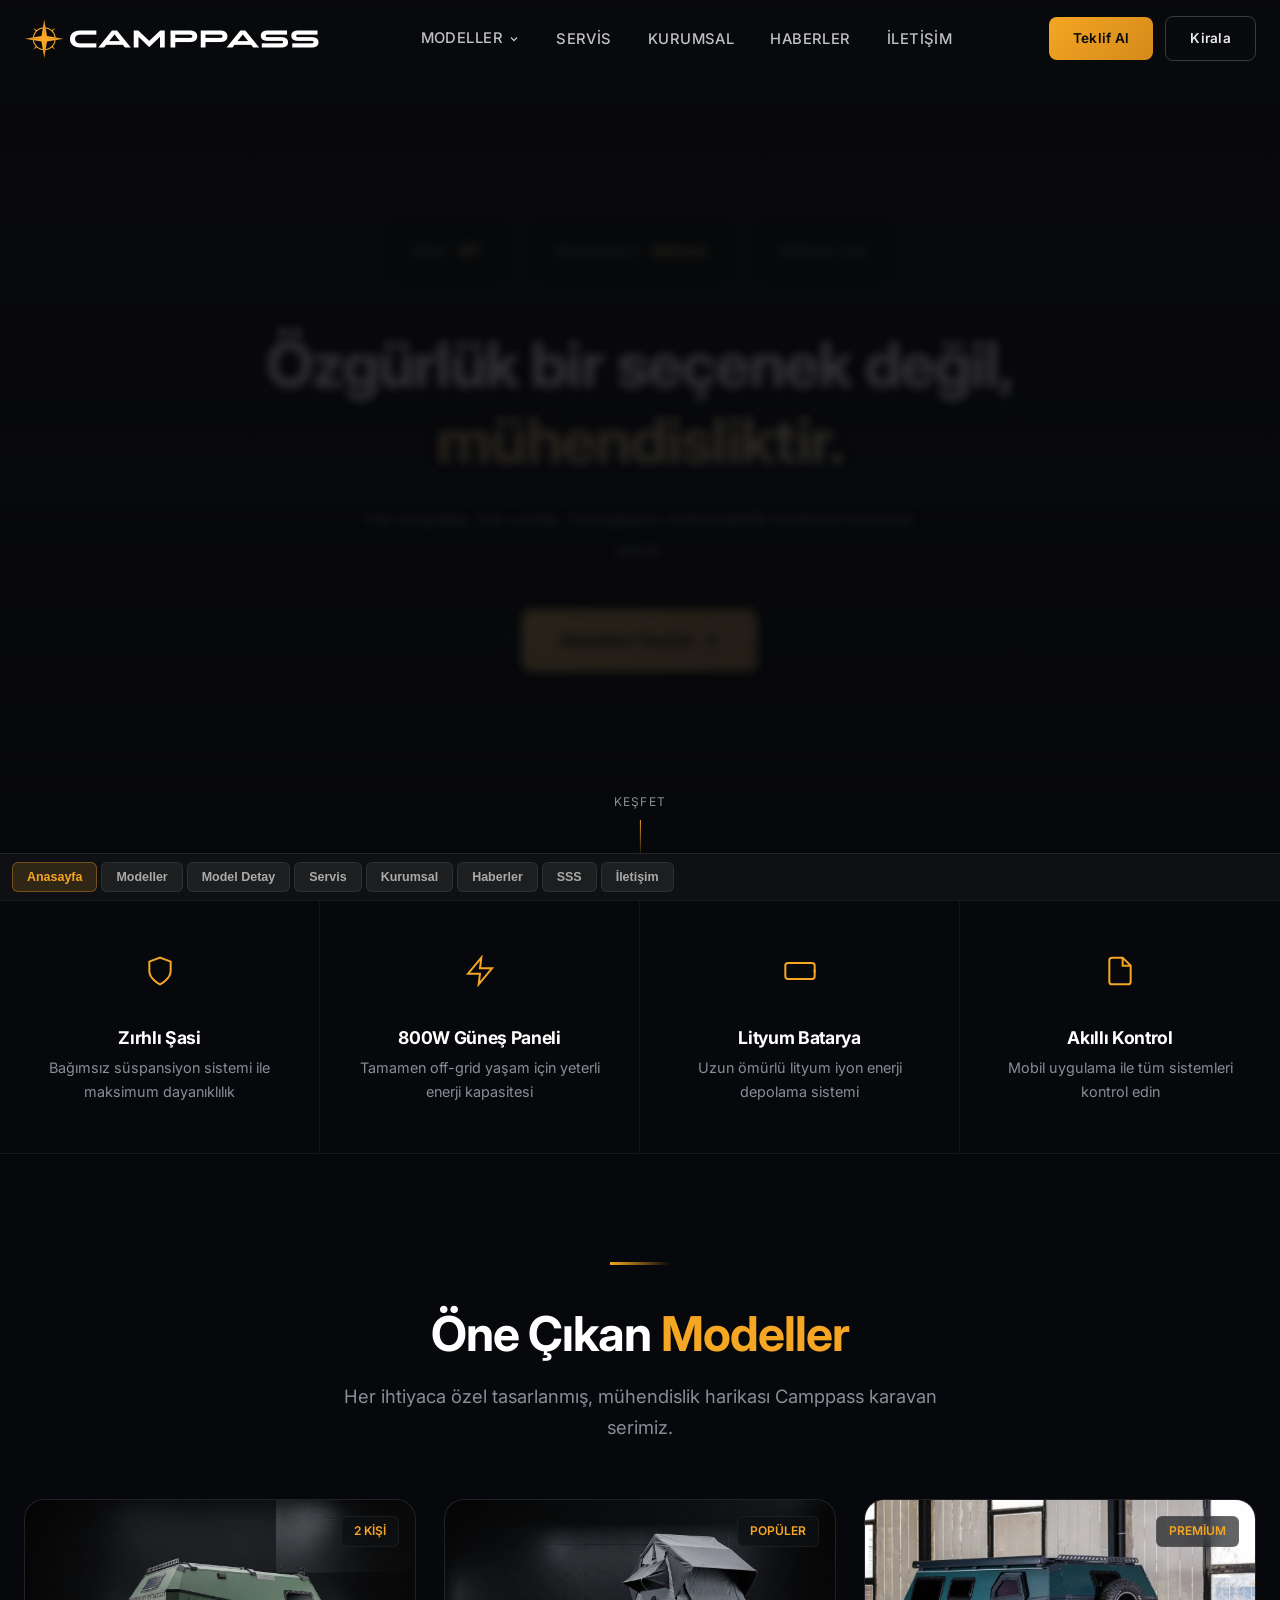
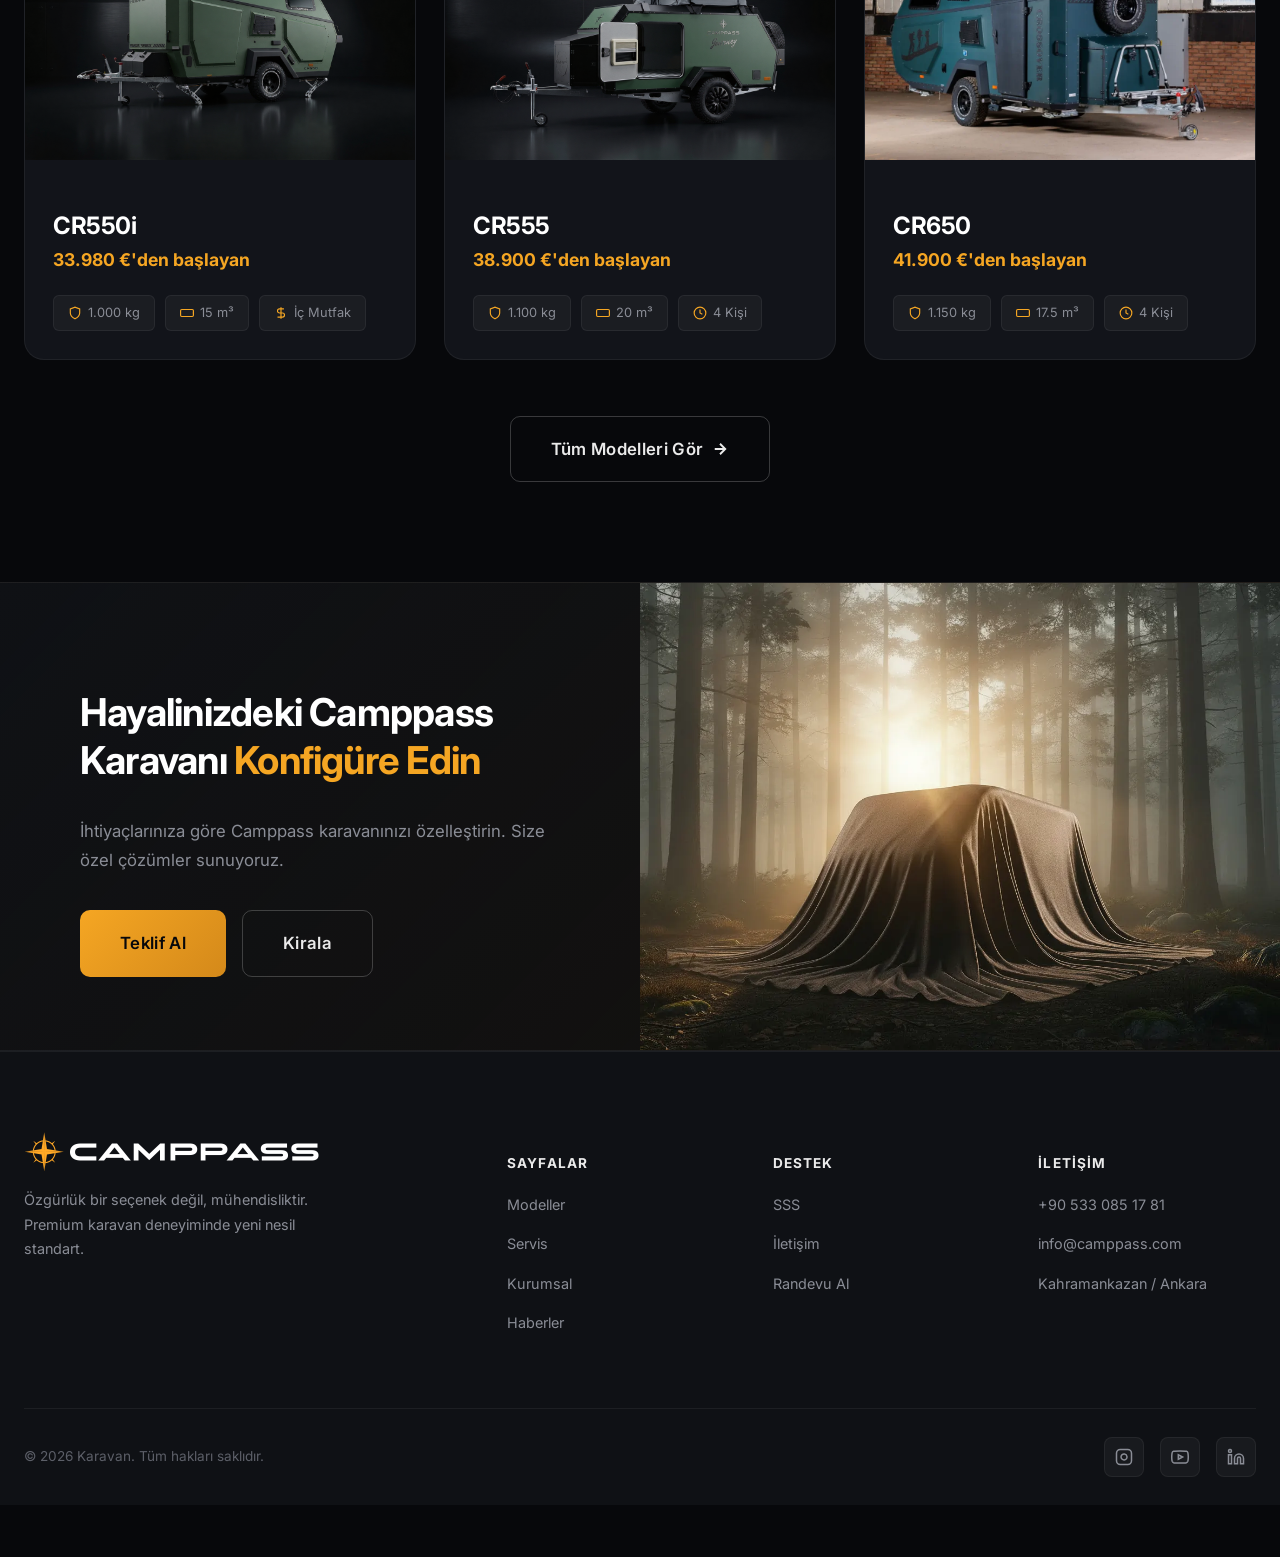
==== caravan_theme/preview.html @ e2d8f5e0 "Camppass Caravan - Odoo 16 Premium Website & 3D Configurator Three complete Odoo 16 modules: - carav" ====
﻿<!DOCTYPE html>
<html lang="tr">
<head>
    <meta charset="UTF-8"/>
    <meta name="viewport" content="width=device-width, initial-scale=1.0"/>
    <title>Camppass Premium — Local Preview</title>
    <link rel="preconnect" href="https://fonts.googleapis.com"/>
    <link href="https://fonts.googleapis.com/css2?family=Inter:wght@400;500;600;700;800;900&amp;display=swap" rel="stylesheet"/>
    <link rel="stylesheet" href="static/src/css/style.css"/>
    <link rel="stylesheet" href="static/src/css/models-cinematic.css"/>
    <link rel="stylesheet" href="static/src/css/corporate-cinematic.css"/>
    <link rel="stylesheet" href="static/src/css/contact-cinematic.css"/>
    <style>
        /* Preview-only nav for page switching */
        .preview-nav{position:fixed;bottom:0;left:0;right:0;z-index:99999;background:rgba(15,17,21,.95);backdrop-filter:blur(16px);-webkit-backdrop-filter:blur(16px);border-top:1px solid rgba(255,255,255,.08);display:flex;gap:4px;padding:8px 12px;overflow-x:auto;font-family:'Inter',sans-serif;}
        .preview-nav button{background:rgba(255,255,255,.06);color:#aaa;border:1px solid rgba(255,255,255,.08);border-radius:6px;padding:7px 14px;font-size:.78rem;font-weight:600;cursor:pointer;white-space:nowrap;transition:all .25s;}
        .preview-nav button:hover,.preview-nav button.active{background:rgba(245,166,35,.15);color:#F5A623;border-color:rgba(245,166,35,.35);}
        .preview-page{display:none;}
        .preview-page.active{display:block;}
        /* placeholder images */
        img[src*="caravan_theme"]{background:linear-gradient(135deg,#14161C 0%,#1A1D25 100%);display:block;min-height:180px;object-fit:cover;}
        video{background:#0a0b0e;}
        body{margin:0;padding:0;}

        /* ============================================================
           HERO CINEMATIC TEXT REVEAL
           ============================================================ */
        #heroContent {
            transition: opacity 0.9s ease-in-out,
                        filter 0.9s ease-in-out,
                        transform 0.9s ease-in-out;
        }
        #heroContent.hero-playing {
            opacity: 0.28;
            filter: blur(5px) brightness(0.6) saturate(0.45);
            transform: scale(0.982);
        }
        #heroContent.hero-revealed {
            opacity: 1;
            filter: blur(0px) brightness(1) saturate(1)
                    drop-shadow(0 0 28px rgba(245,166,35,0.35));
            transform: scale(1);
        }
        /* Overlay: darker during playback, lighter after reveal */
        #heroOverlay {
            transition: background 0.9s ease-in-out;
        }
        #heroOverlay.hero-playing {
            background: linear-gradient(180deg,
                rgba(7,8,11,0.50) 0%,
                rgba(7,8,11,0.72) 55%,
                rgba(7,8,11,1) 100%);
        }
        #heroOverlay.hero-revealed {
            background: linear-gradient(180deg,
                rgba(7,8,11,0.12) 0%,
                rgba(7,8,11,0.30) 48%,
                rgba(7,8,11,0.82) 84%,
                rgba(7,8,11,1) 100%);
        }
    </style>
</head>
<body class="caravan-page" style="padding-bottom:52px;">

<!-- ============ PREVIEW PAGE SWITCHER ============ -->
<div class="preview-nav" id="previewNav">
    <button class="active" data-page="home">Anasayfa</button>
    <button data-page="models">Modeller</button>
    <button data-page="detail">Model Detay</button>
    <button data-page="service">Servis</button>
    <button data-page="corporate">Kurumsal</button>
    <button data-page="news">Haberler</button>
    <button data-page="faq">SSS</button>
    <button data-page="contact">İletişim</button>
</div>

<!-- ============================================================
     HEADER (shared)
     ============================================================ -->
<header class="cv-header" id="cvHeader">
    <div class="cv-header-inner">
        <a href="#" class="cv-logo" onclick="return false;">
            <img src="static/src/img/camppass-logo.webp" alt="Camppass" height="38"/>
        </a>
        <ul class="cv-nav">
            <li class="cv-nav-dropdown">
                <a href="#" data-go="models" class="cv-nav-dropdown-trigger">Modeller <svg class="cv-nav-arrow" width="12" height="12" viewBox="0 0 24 24" fill="none" stroke="currentColor" stroke-width="2.5"><polyline points="6 9 12 15 18 9"/></svg></a>
                <ul class="cv-nav-dropdown-menu">
                    <li><a href="#" data-go="detail" data-detail-model="cr650">CR650</a></li>
                    <li><a href="#" data-go="detail" data-detail-model="cr550i">CR550i</a></li>
                    <li><a href="#" data-go="detail" data-detail-model="cr555">CR555</a></li>
                    <li><a href="#" data-go="detail" data-detail-model="cr400j">CR400 Journey</a></li>
                    <li><a href="#" data-go="detail" data-detail-model="cr400">CR400</a></li>
                    <li><a href="#" data-go="detail" data-detail-model="cr455">CR455</a></li>
                    <li><a href="#" data-go="detail" data-detail-model="cr550">CR550</a></li>
                    <li class="cv-nav-dropdown-divider"></li>
                    <li><a href="#" data-go="models" class="cv-nav-dropdown-all">Stoktaki Modeller →</a></li>
                </ul>
            </li>
            <li><a href="#" data-go="service">Servis</a></li>
            <li><a href="#" data-go="corporate">Kurumsal</a></li>
            <li><a href="#" data-go="news">Haberler</a></li>
            <li><a href="#" data-go="contact">İletişim</a></li>
        </ul>
        <div class="cv-header-cta">
            <a href="#" class="cv-btn cv-btn-gold" data-go="models">Teklif Al</a>
            <a href="#" class="cv-btn cv-btn-outline" data-go="contact">Kirala</a>
        </div>
        <button class="cv-hamburger" aria-label="Menü" id="cvHamburger">
            <span></span><span></span><span></span>
        </button>
    </div>
</header>

<div class="cv-mobile-menu" id="cvMobileMenu">
    <button class="cv-mobile-close" id="cvMobileClose" aria-label="Kapat">
        <svg width="24" height="24" viewBox="0 0 24 24" fill="none" stroke="currentColor" stroke-width="2"><line x1="18" y1="6" x2="6" y2="18"/><line x1="6" y1="6" x2="18" y2="18"/></svg>
    </button>
    <nav class="cv-mobile-nav">
        <a href="#" class="cv-mob-link" data-go="home">Anasayfa</a>

        <!-- Modeller accordion -->
        <div class="cv-mob-accordion">
            <button class="cv-mob-accordion-trigger" id="cvMobModelsTrigger" type="button">
                Modeller
                <svg class="cv-mob-acc-arrow" width="16" height="16" viewBox="0 0 24 24" fill="none" stroke="currentColor" stroke-width="2.5"><polyline points="6 9 12 15 18 9"/></svg>
            </button>
            <div class="cv-mob-accordion-body" id="cvMobModelsBody">
                <a href="#" class="cv-mob-sublink" data-go="detail" data-detail-model="cr650">CR650</a>
                <a href="#" class="cv-mob-sublink" data-go="detail" data-detail-model="cr550i">CR550i</a>
                <a href="#" class="cv-mob-sublink" data-go="detail" data-detail-model="cr555">CR555</a>
                <a href="#" class="cv-mob-sublink" data-go="detail" data-detail-model="cr400j">CR400 Journey</a>
                <a href="#" class="cv-mob-sublink" data-go="detail" data-detail-model="cr400">CR400</a>
                <a href="#" class="cv-mob-sublink" data-go="detail" data-detail-model="cr455">CR455</a>
                <a href="#" class="cv-mob-sublink" data-go="detail" data-detail-model="cr550">CR550</a>
                <a href="#" class="cv-mob-sublink cv-mob-sublink-all" data-go="models">Stoktaki Modeller →</a>
            </div>
        </div>

        <a href="#" class="cv-mob-link" data-go="service">Servis</a>
        <a href="#" class="cv-mob-link" data-go="corporate">Kurumsal</a>
        <a href="#" class="cv-mob-link" data-go="news">Haberler</a>
        <a href="#" class="cv-mob-link" data-go="contact">İletişim</a>
    </nav>
    <div class="cv-mobile-cta">
        <a href="#" class="cv-btn cv-btn-gold" data-go="models">Teklif Al</a>
        <a href="#" class="cv-btn cv-btn-outline" data-go="contact">Kirala</a>
    </div>
</div>

<!-- ================================================================
     PAGE: HOME
     ================================================================ -->
<div class="preview-page active" id="page-home">

    <!-- HERO -->
    <section class="cv-hero">
        <video id="heroVideo" class="cv-hero-video" autoplay muted playsinline preload="auto">
            <source src="static/src/video/hero.mp4" type="video/mp4"/>
        </video>
        <div id="heroOverlay" class="cv-hero-overlay hero-playing"></div>
        <div id="heroContent" class="cv-hero-content hero-playing">
            <div class="cv-hero-hud cv-animate">
                <div class="cv-hud-item"><span>Eğim:</span><span class="cv-hud-value">35°</span></div>
                <div class="cv-hud-item"><span>Süspansiyon:</span><span class="cv-hud-value">280mm</span></div>
                <div class="cv-hud-item"><span>Bağımsız Şasi</span></div>
            </div>
            <h1 class="cv-hero-title cv-animate cv-animate-delay-1">
                Özgürlük bir seçenek değil,<br/><span class="highlight">mühendisliktir.</span>
            </h1>
            <p class="cv-hero-subtitle cv-animate cv-animate-delay-2">Her koşulda, her yolda. Camppass mühendislik harikası karavan serisi.</p>
            <div class="cv-animate cv-animate-delay-3">
                <a href="#" class="cv-btn cv-btn-gold cv-btn-lg" data-go="models">
                    Modelleri Keşfet
                    <svg width="18" height="18" viewBox="0 0 24 24" fill="none" stroke="currentColor" stroke-width="2.5" stroke-linecap="round" stroke-linejoin="round"><line x1="5" y1="12" x2="19" y2="12"/><polyline points="12 5 19 12 12 19"/></svg>
                </a>
            </div>
        </div>
        <div class="cv-hero-scroll"><span>Keşfet</span><div class="cv-scroll-line"></div></div>
    </section>

    <!-- FEATURES -->
    <section class="cv-features-strip">
        <div class="cv-feature-item cv-animate">
            <div class="cv-feature-icon"><svg width="32" height="32" viewBox="0 0 24 24" fill="none" stroke="currentColor" stroke-width="1.5"><path d="M12 22s8-4 8-10V5l-8-3-8 3v7c0 6 8 10 8 10z"/></svg></div>
            <h4>Zırhlı Şasi</h4><p>Bağımsız süspansiyon sistemi ile maksimum dayanıklılık</p>
        </div>
        <div class="cv-feature-item cv-animate cv-animate-delay-1">
            <div class="cv-feature-icon"><svg width="32" height="32" viewBox="0 0 24 24" fill="none" stroke="currentColor" stroke-width="1.5"><path d="M13 2L3 14h9l-1 8 10-12h-9l1-8z"/></svg></div>
            <h4>800W Güneş Paneli</h4><p>Tamamen off-grid yaşam için yeterli enerji kapasitesi</p>
        </div>
        <div class="cv-feature-item cv-animate cv-animate-delay-2">
            <div class="cv-feature-icon"><svg width="32" height="32" viewBox="0 0 24 24" fill="none" stroke="currentColor" stroke-width="1.5"><rect x="1" y="6" width="22" height="12" rx="2" ry="2"/><line x1="23" y1="13" x2="23" y2="11"/></svg></div>
            <h4>Lityum Batarya</h4><p>Uzun ömürlü lityum iyon enerji depolama sistemi</p>
        </div>
        <div class="cv-feature-item cv-animate cv-animate-delay-3">
            <div class="cv-feature-icon"><svg width="32" height="32" viewBox="0 0 24 24" fill="none" stroke="currentColor" stroke-width="1.5"><path d="M14 2H6a2 2 0 0 0-2 2v16a2 2 0 0 0 2 2h12a2 2 0 0 0 2-2V8z"/><polyline points="14 2 14 8 20 8"/></svg></div>
            <h4>Akıllı Kontrol</h4><p>Mobil uygulama ile tüm sistemleri kontrol edin</p>
        </div>
    </section>

    <!-- FEATURED MODELS -->
    <section class="cv-section">
        <div class="cv-container">
            <div class="cv-animate" style="text-align:center;">
                <hr class="cv-gold-line centered"/>
                <h2 class="cv-section-title">Öne Çıkan <span class="cv-accent-text">Modeller</span></h2>
                <p class="cv-section-subtitle centered">Her ihtiyaca özel tasarlanmış, mühendislik harikası Camppass karavan serimiz.</p>
            </div>
            <div class="cv-models-grid">
                <a href="#" class="cv-model-card cv-animate cv-animate-delay-1" data-go="models" style="text-decoration:none;color:inherit;">
                    <div class="cv-model-card-img"><img src="static/src/img/model-cr550i.png" alt="CR550i"/><span class="cv-model-card-badge">2 Kişi</span></div>
                    <div class="cv-model-card-body">
                        <h3>CR550i</h3>
                        <div class="cv-model-card-price">33.980 €'den başlayan</div>
                        <div class="cv-model-specs">
                            <span class="cv-spec-badge"><svg width="14" height="14" viewBox="0 0 24 24" fill="none" stroke="currentColor" stroke-width="2"><path d="M12 22s8-4 8-10V5l-8-3-8 3v7c0 6 8 10 8 10z"/></svg> 1.000 kg</span>
                            <span class="cv-spec-badge"><svg width="14" height="14" viewBox="0 0 24 24" fill="none" stroke="currentColor" stroke-width="2"><rect x="1" y="6" width="22" height="12" rx="2" ry="2"/><line x1="23" y1="13" x2="23" y2="11"/></svg> 15 m³</span>
                            <span class="cv-spec-badge"><svg width="14" height="14" viewBox="0 0 24 24" fill="none" stroke="currentColor" stroke-width="2"><line x1="12" y1="2" x2="12" y2="22"/><path d="M17 5H9.5a3.5 3.5 0 0 0 0 7h5a3.5 3.5 0 0 1 0 7H6"/></svg> İç Mutfak</span>
                        </div>
                    </div>
                </a>
                <a href="#" class="cv-model-card cv-animate cv-animate-delay-2" data-go="models" style="text-decoration:none;color:inherit;">
                    <div class="cv-model-card-img"><img src="static/src/img/model-cr555.png" alt="CR555"/><span class="cv-model-card-badge">Popüler</span></div>
                    <div class="cv-model-card-body">
                        <h3>CR555</h3>
                        <div class="cv-model-card-price">38.900 €'den başlayan</div>
                        <div class="cv-model-specs">
                            <span class="cv-spec-badge"><svg width="14" height="14" viewBox="0 0 24 24" fill="none" stroke="currentColor" stroke-width="2"><path d="M12 22s8-4 8-10V5l-8-3-8 3v7c0 6 8 10 8 10z"/></svg> 1.100 kg</span>
                            <span class="cv-spec-badge"><svg width="14" height="14" viewBox="0 0 24 24" fill="none" stroke="currentColor" stroke-width="2"><rect x="1" y="6" width="22" height="12" rx="2" ry="2"/><line x1="23" y1="13" x2="23" y2="11"/></svg> 20 m³</span>
                            <span class="cv-spec-badge"><svg width="14" height="14" viewBox="0 0 24 24" fill="none" stroke="currentColor" stroke-width="2"><circle cx="12" cy="12" r="10"/><polyline points="12 6 12 12 16 14"/></svg> 4 Kişi</span>
                        </div>
                    </div>
                </a>
                <a href="#" class="cv-model-card cv-animate cv-animate-delay-3" data-go="models" style="text-decoration:none;color:inherit;">
                    <div class="cv-model-card-img"><img src="static/src/img/model-cr650.webp" alt="CR650"/><span class="cv-model-card-badge">Premium</span></div>
                    <div class="cv-model-card-body">
                        <h3>CR650</h3>
                        <div class="cv-model-card-price">41.900 €'den başlayan</div>
                        <div class="cv-model-specs">
                            <span class="cv-spec-badge"><svg width="14" height="14" viewBox="0 0 24 24" fill="none" stroke="currentColor" stroke-width="2"><path d="M12 22s8-4 8-10V5l-8-3-8 3v7c0 6 8 10 8 10z"/></svg> 1.150 kg</span>
                            <span class="cv-spec-badge"><svg width="14" height="14" viewBox="0 0 24 24" fill="none" stroke="currentColor" stroke-width="2"><rect x="1" y="6" width="22" height="12" rx="2" ry="2"/><line x1="23" y1="13" x2="23" y2="11"/></svg> 17.5 m³</span>
                            <span class="cv-spec-badge"><svg width="14" height="14" viewBox="0 0 24 24" fill="none" stroke="currentColor" stroke-width="2"><circle cx="12" cy="12" r="10"/><polyline points="12 6 12 12 16 14"/></svg> 4 Kişi</span>
                        </div>
                    </div>
                </a>
            </div>
            <div style="text-align:center;margin-top:56px;" class="cv-animate">
                <a href="#" class="cv-btn cv-btn-outline cv-btn-lg" data-go="models">Tüm Modelleri Gör <svg width="18" height="18" viewBox="0 0 24 24" fill="none" stroke="currentColor" stroke-width="2.5"><line x1="5" y1="12" x2="19" y2="12"/><polyline points="12 5 19 12 12 19"/></svg></a>
            </div>
        </div>
    </section>

    <!-- CTA -->
    <section class="cv-cta-banner">
        <div class="cv-cta-split">
            <div class="cv-cta-left cv-animate">
                <h2>Hayalinizdeki Camppass Karavanı <span class="cv-accent-text">Konfigüre Edin</span></h2>
                <p>İhtiyaçlarınıza göre Camppass karavanınızı özelleştirin. Size özel çözümler sunuyoruz.</p>
                <div class="cv-cta-buttons">
                    <a href="#" class="cv-btn cv-btn-gold cv-btn-lg" data-go="models">Teklif Al</a>
                    <a href="#" class="cv-btn cv-btn-outline cv-btn-lg" data-go="contact">Kirala</a>
                </div>
            </div>
            <div class="cv-cta-right">
                <img src="static/src/img/banner2.webp" alt="Camppass Karavan" class="cv-cta-img"/>
            </div>
        </div>
    </section>
</div>

<!-- ================================================================
     PAGE: MODELS — CINEMATIC SCROLL EXPERIENCE
     ================================================================ -->
<div class="preview-page" id="page-models">

    <!-- ===== SECTION 1: IMMERSIVE ENTRY ===== -->
    <section class="mx-entry" id="mxEntry">
        <canvas class="mx-particles" id="mxParticles"></canvas>
        <div class="mx-entry-content">
            <div class="mx-entry-line mx-entry-l1">Bir Camppass karavan seçmiyorsun.</div>
            <div class="mx-entry-line mx-entry-l2">Bir yaşam tarzı <span class="cv-accent-text">seçiyorsun.</span></div>
        </div>
        <div class="mx-scroll-hint" id="mxScrollHint">
            <span>Keşfet</span>
            <svg class="mx-scroll-arrow" width="20" height="20" viewBox="0 0 24 24" fill="none" stroke="currentColor" stroke-width="2"><polyline points="6 9 12 15 18 9"/></svg>
        </div>
        <div class="mx-light-ray mx-ray-1"></div>
        <div class="mx-light-ray mx-ray-2"></div>
    </section>

    <!-- ===== SECTION 2: CINEMATIC MODEL SCENES ===== -->
    <section class="mx-scenes" id="mxScenes">
        <!-- Model counter -->
        <div class="mx-model-counter" id="mxCounter"><span class="mx-counter-current">01</span> / <span class="mx-counter-total">07</span></div>

        <!-- Progress bar -->
        <div class="mx-progress"><div class="mx-progress-bar" id="mxProgressBar"></div></div>

        <!-- Scene 1: CR400 Journey -->
        <div class="mx-scene active" data-model="cr400j" data-bg="static/src/img/model-cr400j.png" data-detail-model="cr400j">
            <div class="mx-scene-bg"></div>
            <div class="mx-scene-inner">
                <div class="mx-scene-info">
                    <span class="mx-scene-badge">Kompakt</span>
                    <h2 class="mx-scene-name">CR400 Journey</h2>
                    <div class="mx-scene-tagline">Kompakt, hafif, özgür keşif</div>
                    <div class="mx-scene-price">12.900 €<span>'den başlayan</span></div>
                    <div class="mx-scene-cta">
                        <a href="#" class="cv-btn cv-btn-gold" data-go="detail">Detayları Keşfet</a>
                        <a href="#" class="cv-btn cv-btn-outline" data-go="contact">Teklif Al</a>
                    </div>
                </div>
                <div class="mx-scene-visual">
                    <div class="mx-scene-spotlight"></div>
                    <img src="static/src/img/model-cr400j.png" alt="CR400 Journey" class="mx-scene-img"/>
                    <div class="mx-scene-glow"></div>
                </div>
                <div class="mx-scene-specs">
                    <div class="mx-spec"><svg width="18" height="18" viewBox="0 0 24 24" fill="none" stroke="currentColor" stroke-width="2"><path d="M12 22s8-4 8-10V5l-8-3-8 3v7c0 6 8 10 8 10z"/></svg><span class="mx-spec-val">~450 kg</span><span class="mx-spec-lbl">Boş Ağırlık</span></div>
                    <div class="mx-spec"><svg width="18" height="18" viewBox="0 0 24 24" fill="none" stroke="currentColor" stroke-width="2"><rect x="1" y="6" width="22" height="12" rx="2" ry="2"/><line x1="23" y1="13" x2="23" y2="11"/></svg><span class="mx-spec-val">4 m³</span><span class="mx-spec-lbl">İç Hacim</span></div>
                    <div class="mx-spec"><svg width="18" height="18" viewBox="0 0 24 24" fill="none" stroke="currentColor" stroke-width="2"><circle cx="12" cy="12" r="10"/><polyline points="12 6 12 12 16 14"/></svg><span class="mx-spec-val">2 Kişi</span><span class="mx-spec-lbl">Kapasite</span></div>
                    <div class="mx-spec"><svg width="18" height="18" viewBox="0 0 24 24" fill="none" stroke="currentColor" stroke-width="2"><line x1="12" y1="2" x2="12" y2="22"/><path d="M17 5H9.5a3.5 3.5 0 0 0 0 7h5a3.5 3.5 0 0 1 0 7H6"/></svg><span class="mx-spec-val">4.440 mm</span><span class="mx-spec-lbl">Uzunluk</span></div>
                </div>
            </div>
        </div>

        <!-- Scene 2: CR400 -->
        <div class="mx-scene" data-model="cr400" data-bg="static/src/img/model-cr400.png" data-detail-model="cr400">
            <div class="mx-scene-bg"></div>
            <div class="mx-scene-inner">
                <div class="mx-scene-info">
                    <span class="mx-scene-badge">Başlangıç</span>
                    <h2 class="mx-scene-name">CR400</h2>
                    <div class="mx-scene-tagline">Özgürlüğün anahtarı – macera burada başlıyor</div>
                    <div class="mx-scene-price">14.900 €<span>'den başlayan</span></div>
                    <div class="mx-scene-cta">
                        <a href="#" class="cv-btn cv-btn-gold" data-go="detail">Detayları Keşfet</a>
                        <a href="#" class="cv-btn cv-btn-outline" data-go="contact">Teklif Al</a>
                    </div>
                </div>
                <div class="mx-scene-visual">
                    <div class="mx-scene-spotlight"></div>
                    <img src="static/src/img/model-cr400.png" alt="CR400" class="mx-scene-img"/>
                    <div class="mx-scene-glow"></div>
                </div>
                <div class="mx-scene-specs">
                    <div class="mx-spec"><svg width="18" height="18" viewBox="0 0 24 24" fill="none" stroke="currentColor" stroke-width="2"><path d="M12 22s8-4 8-10V5l-8-3-8 3v7c0 6 8 10 8 10z"/></svg><span class="mx-spec-val">450 kg</span><span class="mx-spec-lbl">Boş Ağırlık</span></div>
                    <div class="mx-spec"><svg width="18" height="18" viewBox="0 0 24 24" fill="none" stroke="currentColor" stroke-width="2"><rect x="1" y="6" width="22" height="12" rx="2" ry="2"/><line x1="23" y1="13" x2="23" y2="11"/></svg><span class="mx-spec-val">4 m³</span><span class="mx-spec-lbl">İç Hacim</span></div>
                    <div class="mx-spec"><svg width="18" height="18" viewBox="0 0 24 24" fill="none" stroke="currentColor" stroke-width="2"><circle cx="12" cy="12" r="10"/><polyline points="12 6 12 12 16 14"/></svg><span class="mx-spec-val">2 Kişi</span><span class="mx-spec-lbl">Kapasite</span></div>
                    <div class="mx-spec"><svg width="18" height="18" viewBox="0 0 24 24" fill="none" stroke="currentColor" stroke-width="2"><line x1="12" y1="2" x2="12" y2="22"/><path d="M17 5H9.5a3.5 3.5 0 0 0 0 7h5a3.5 3.5 0 0 1 0 7H6"/></svg><span class="mx-spec-val">750 kg</span><span class="mx-spec-lbl">Taşıma Kap.</span></div>
                </div>
            </div>
        </div>

        <!-- Scene 3: CR455 -->
        <div class="mx-scene" data-model="cr455" data-bg="static/src/img/model-cr455.webp" data-detail-model="cr455">
            <div class="mx-scene-bg"></div>
            <div class="mx-scene-inner">
                <div class="mx-scene-info">
                    <span class="mx-scene-badge">Off-Road</span>
                    <h2 class="mx-scene-name">CR455</h2>
                    <div class="mx-scene-tagline">Her arazide özgürlük ve konfor</div>
                    <div class="mx-scene-price">34.800 €<span>'den başlayan</span></div>
                    <div class="mx-scene-cta">
                        <a href="#" class="cv-btn cv-btn-gold" data-go="detail">Detayları Keşfet</a>
                        <a href="#" class="cv-btn cv-btn-outline" data-go="contact">Teklif Al</a>
                    </div>
                </div>
                <div class="mx-scene-visual">
                    <div class="mx-scene-spotlight"></div>
                    <img src="static/src/img/model-cr455.webp" alt="CR455" class="mx-scene-img"/>
                    <div class="mx-scene-glow"></div>
                </div>
                <div class="mx-scene-specs">
                    <div class="mx-spec"><svg width="18" height="18" viewBox="0 0 24 24" fill="none" stroke="currentColor" stroke-width="2"><path d="M12 22s8-4 8-10V5l-8-3-8 3v7c0 6 8 10 8 10z"/></svg><span class="mx-spec-val">900 kg</span><span class="mx-spec-lbl">Boş Ağırlık</span></div>
                    <div class="mx-spec"><svg width="18" height="18" viewBox="0 0 24 24" fill="none" stroke="currentColor" stroke-width="2"><rect x="1" y="6" width="22" height="12" rx="2" ry="2"/><line x1="23" y1="13" x2="23" y2="11"/></svg><span class="mx-spec-val">15 m³</span><span class="mx-spec-lbl">İç Hacim</span></div>
                    <div class="mx-spec"><svg width="18" height="18" viewBox="0 0 24 24" fill="none" stroke="currentColor" stroke-width="2"><circle cx="12" cy="12" r="10"/><polyline points="12 6 12 12 16 14"/></svg><span class="mx-spec-val">4 Kişi</span><span class="mx-spec-lbl">Kapasite</span></div>
                    <div class="mx-spec"><svg width="18" height="18" viewBox="0 0 24 24" fill="none" stroke="currentColor" stroke-width="2"><line x1="12" y1="2" x2="12" y2="22"/><path d="M17 5H9.5a3.5 3.5 0 0 0 0 7h5a3.5 3.5 0 0 1 0 7H6"/></svg><span class="mx-spec-val">Dış+İç</span><span class="mx-spec-lbl">Mutfak</span></div>
                </div>
            </div>
        </div>

        <!-- Scene 4: CR550 -->
        <div class="mx-scene" data-model="cr550" data-bg="static/src/img/model-cr550.webp" data-detail-model="cr550">
            <div class="mx-scene-bg"></div>
            <div class="mx-scene-inner">
                <div class="mx-scene-info">
                    <span class="mx-scene-badge">Aile</span>
                    <h2 class="mx-scene-name">CR550</h2>
                    <div class="mx-scene-tagline">Macera, konfor ve güvenilirlik bir arada</div>
                    <div class="mx-scene-price">33.980 €<span>'den başlayan</span></div>
                    <div class="mx-scene-cta">
                        <a href="#" class="cv-btn cv-btn-gold" data-go="detail">Detayları Keşfet</a>
                        <a href="#" class="cv-btn cv-btn-outline" data-go="contact">Teklif Al</a>
                    </div>
                </div>
                <div class="mx-scene-visual">
                    <div class="mx-scene-spotlight"></div>
                    <img src="static/src/img/model-cr550.webp" alt="CR550" class="mx-scene-img"/>
                    <div class="mx-scene-glow"></div>
                </div>
                <div class="mx-scene-specs">
                    <div class="mx-spec"><svg width="18" height="18" viewBox="0 0 24 24" fill="none" stroke="currentColor" stroke-width="2"><path d="M12 22s8-4 8-10V5l-8-3-8 3v7c0 6 8 10 8 10z"/></svg><span class="mx-spec-val">1.000 kg</span><span class="mx-spec-lbl">Boş Ağırlık</span></div>
                    <div class="mx-spec"><svg width="18" height="18" viewBox="0 0 24 24" fill="none" stroke="currentColor" stroke-width="2"><rect x="1" y="6" width="22" height="12" rx="2" ry="2"/><line x1="23" y1="13" x2="23" y2="11"/></svg><span class="mx-spec-val">15 m³</span><span class="mx-spec-lbl">İç Hacim</span></div>
                    <div class="mx-spec"><svg width="18" height="18" viewBox="0 0 24 24" fill="none" stroke="currentColor" stroke-width="2"><circle cx="12" cy="12" r="10"/><polyline points="12 6 12 12 16 14"/></svg><span class="mx-spec-val">4 Kişi</span><span class="mx-spec-lbl">Kapasite</span></div>
                    <div class="mx-spec"><svg width="18" height="18" viewBox="0 0 24 24" fill="none" stroke="currentColor" stroke-width="2"><line x1="12" y1="2" x2="12" y2="22"/><path d="M17 5H9.5a3.5 3.5 0 0 0 0 7h5a3.5 3.5 0 0 1 0 7H6"/></svg><span class="mx-spec-val">5.520 mm</span><span class="mx-spec-lbl">Uzunluk</span></div>
                </div>
            </div>
        </div>

        <!-- Scene 5: CR550i -->
        <div class="mx-scene" data-model="cr550i" data-bg="static/src/img/model-cr550i.png" data-detail-model="cr550i">
            <div class="mx-scene-bg"></div>
            <div class="mx-scene-inner">
                <div class="mx-scene-info">
                    <span class="mx-scene-badge">Çift Kişilik</span>
                    <h2 class="mx-scene-name">CR550i</h2>
                    <div class="mx-scene-tagline">Macera, konfor ve stil bir arada</div>
                    <div class="mx-scene-price">33.980 €<span>'den başlayan</span></div>
                    <div class="mx-scene-cta">
                        <a href="#" class="cv-btn cv-btn-gold" data-go="detail">Detayları Keşfet</a>
                        <a href="#" class="cv-btn cv-btn-outline" data-go="contact">Teklif Al</a>
                    </div>
                </div>
                <div class="mx-scene-visual">
                    <div class="mx-scene-spotlight"></div>
                    <img src="static/src/img/model-cr550i.png" alt="CR550i" class="mx-scene-img"/>
                    <div class="mx-scene-glow"></div>
                </div>
                <div class="mx-scene-specs">
                    <div class="mx-spec"><svg width="18" height="18" viewBox="0 0 24 24" fill="none" stroke="currentColor" stroke-width="2"><path d="M12 22s8-4 8-10V5l-8-3-8 3v7c0 6 8 10 8 10z"/></svg><span class="mx-spec-val">1.000 kg</span><span class="mx-spec-lbl">Boş Ağırlık</span></div>
                    <div class="mx-spec"><svg width="18" height="18" viewBox="0 0 24 24" fill="none" stroke="currentColor" stroke-width="2"><rect x="1" y="6" width="22" height="12" rx="2" ry="2"/><line x1="23" y1="13" x2="23" y2="11"/></svg><span class="mx-spec-val">15 m³</span><span class="mx-spec-lbl">İç Hacim</span></div>
                    <div class="mx-spec"><svg width="18" height="18" viewBox="0 0 24 24" fill="none" stroke="currentColor" stroke-width="2"><circle cx="12" cy="12" r="10"/><polyline points="12 6 12 12 16 14"/></svg><span class="mx-spec-val">2 Kişi</span><span class="mx-spec-lbl">Kapasite</span></div>
                    <div class="mx-spec"><svg width="18" height="18" viewBox="0 0 24 24" fill="none" stroke="currentColor" stroke-width="2"><line x1="12" y1="2" x2="12" y2="22"/><path d="M17 5H9.5a3.5 3.5 0 0 0 0 7h5a3.5 3.5 0 0 1 0 7H6"/></svg><span class="mx-spec-val">İç Mutfak</span><span class="mx-spec-lbl">Donanım</span></div>
                </div>
            </div>
        </div>

        <!-- Scene 6: CR555 -->
        <div class="mx-scene" data-model="cr555" data-bg="static/src/img/model-cr555.png" data-detail-model="cr555">
            <div class="mx-scene-bg"></div>
            <div class="mx-scene-inner">
                <div class="mx-scene-info">
                    <span class="mx-scene-badge">Popüler</span>
                    <h2 class="mx-scene-name">CR555</h2>
                    <div class="mx-scene-tagline">Özgürlük ve konfor, yol nereye giderse gitsin</div>
                    <div class="mx-scene-price">38.900 €<span>'den başlayan</span></div>
                    <div class="mx-scene-cta">
                        <a href="#" class="cv-btn cv-btn-gold" data-go="detail">Detayları Keşfet</a>
                        <a href="#" class="cv-btn cv-btn-outline" data-go="contact">Teklif Al</a>
                    </div>
                </div>
                <div class="mx-scene-visual">
                    <div class="mx-scene-spotlight"></div>
                    <img src="static/src/img/model-cr555.png" alt="CR555" class="mx-scene-img"/>
                    <div class="mx-scene-glow"></div>
                </div>
                <div class="mx-scene-specs">
                    <div class="mx-spec"><svg width="18" height="18" viewBox="0 0 24 24" fill="none" stroke="currentColor" stroke-width="2"><path d="M12 22s8-4 8-10V5l-8-3-8 3v7c0 6 8 10 8 10z"/></svg><span class="mx-spec-val">1.100 kg</span><span class="mx-spec-lbl">Boş Ağırlık</span></div>
                    <div class="mx-spec"><svg width="18" height="18" viewBox="0 0 24 24" fill="none" stroke="currentColor" stroke-width="2"><rect x="1" y="6" width="22" height="12" rx="2" ry="2"/><line x1="23" y1="13" x2="23" y2="11"/></svg><span class="mx-spec-val">20 m³</span><span class="mx-spec-lbl">İç Hacim</span></div>
                    <div class="mx-spec"><svg width="18" height="18" viewBox="0 0 24 24" fill="none" stroke="currentColor" stroke-width="2"><circle cx="12" cy="12" r="10"/><polyline points="12 6 12 12 16 14"/></svg><span class="mx-spec-val">4 Kişi</span><span class="mx-spec-lbl">Kapasite</span></div>
                    <div class="mx-spec"><svg width="18" height="18" viewBox="0 0 24 24" fill="none" stroke="currentColor" stroke-width="2"><line x1="12" y1="2" x2="12" y2="22"/><path d="M17 5H9.5a3.5 3.5 0 0 0 0 7h5a3.5 3.5 0 0 1 0 7H6"/></svg><span class="mx-spec-val">5.750 mm</span><span class="mx-spec-lbl">Uzunluk</span></div>
                </div>
            </div>
        </div>

        <!-- Scene 7: CR650 -->
        <div class="mx-scene" data-model="cr650" data-bg="static/src/img/model-cr650.webp" data-detail-model="cr650">
            <div class="mx-scene-bg"></div>
            <div class="mx-scene-inner">
                <div class="mx-scene-info">
                    <span class="mx-scene-badge">Premium</span>
                    <h2 class="mx-scene-name">CR650</h2>
                    <div class="mx-scene-tagline">Lüks ve konforun mükemmel buluşması</div>
                    <div class="mx-scene-price">41.900 €<span>'den başlayan</span></div>
                    <div class="mx-scene-cta">
                        <a href="#" class="cv-btn cv-btn-gold" data-go="detail">Detayları Keşfet</a>
                        <a href="#" class="cv-btn cv-btn-outline" data-go="contact">Teklif Al</a>
                    </div>
                </div>
                <div class="mx-scene-visual">
                    <div class="mx-scene-spotlight"></div>
                    <img src="static/src/img/model-cr650.webp" alt="CR650" class="mx-scene-img"/>
                    <div class="mx-scene-glow"></div>
                </div>
                <div class="mx-scene-specs">
                    <div class="mx-spec"><svg width="18" height="18" viewBox="0 0 24 24" fill="none" stroke="currentColor" stroke-width="2"><path d="M12 22s8-4 8-10V5l-8-3-8 3v7c0 6 8 10 8 10z"/></svg><span class="mx-spec-val">1.150 kg</span><span class="mx-spec-lbl">Boş Ağırlık</span></div>
                    <div class="mx-spec"><svg width="18" height="18" viewBox="0 0 24 24" fill="none" stroke="currentColor" stroke-width="2"><rect x="1" y="6" width="22" height="12" rx="2" ry="2"/><line x1="23" y1="13" x2="23" y2="11"/></svg><span class="mx-spec-val">17.5 m³</span><span class="mx-spec-lbl">İç Hacim</span></div>
                    <div class="mx-spec"><svg width="18" height="18" viewBox="0 0 24 24" fill="none" stroke="currentColor" stroke-width="2"><circle cx="12" cy="12" r="10"/><polyline points="12 6 12 12 16 14"/></svg><span class="mx-spec-val">4 Kişi</span><span class="mx-spec-lbl">Kapasite</span></div>
                    <div class="mx-spec"><svg width="18" height="18" viewBox="0 0 24 24" fill="none" stroke="currentColor" stroke-width="2"><line x1="12" y1="2" x2="12" y2="22"/><path d="M17 5H9.5a3.5 3.5 0 0 0 0 7h5a3.5 3.5 0 0 1 0 7H6"/></svg><span class="mx-spec-val">6.960 mm</span><span class="mx-spec-lbl">Uzunluk</span></div>
                </div>
            </div>
        </div>

        <!-- Nav dots -->
        <div class="mx-nav-dots" id="mxNavDots">
            <button class="mx-dot active" data-idx="0"><span>CR400 Journey</span></button>
            <button class="mx-dot" data-idx="1"><span>CR400</span></button>
            <button class="mx-dot" data-idx="2"><span>CR455</span></button>
            <button class="mx-dot" data-idx="3"><span>CR550</span></button>
            <button class="mx-dot" data-idx="4"><span>CR550i</span></button>
            <button class="mx-dot" data-idx="5"><span>CR555</span></button>
            <button class="mx-dot" data-idx="6"><span>CR650</span></button>
        </div>
    </section>

    <!-- ===== SECTION 3: FLEET FINALE ===== -->
    <section class="mx-fleet" id="mxFleet">
        <canvas class="mx-particles mx-particles-fleet" id="mxParticles2"></canvas>
        <div class="mx-fleet-inner">
            <h2 class="mx-fleet-title"><span class="cv-accent-text">Seçimini yap.</span><br/>Yol seni bekliyor.</h2>
            <div class="mx-fleet-grid" id="mxFleetGrid">
                <div class="mx-fleet-card" data-go="detail" data-detail-model="cr400j">
                    <img src="static/src/img/model-cr400j.png" alt="CR400 Journey"/>
                    <div class="mx-fleet-label"><strong>CR400 Journey</strong><span>12.900 €</span></div>
                </div>
                <div class="mx-fleet-card" data-go="detail" data-detail-model="cr400">
                    <img src="static/src/img/model-cr400.png" alt="CR400"/>
                    <div class="mx-fleet-label"><strong>CR400</strong><span>14.900 €</span></div>
                </div>
                <div class="mx-fleet-card" data-go="detail" data-detail-model="cr455">
                    <img src="static/src/img/model-cr455.webp" alt="CR455"/>
                    <div class="mx-fleet-label"><strong>CR455</strong><span>34.800 €</span></div>
                </div>
                <div class="mx-fleet-card" data-go="detail" data-detail-model="cr550">
                    <img src="static/src/img/model-cr550.webp" alt="CR550"/>
                    <div class="mx-fleet-label"><strong>CR550</strong><span>33.980 €</span></div>
                </div>
                <div class="mx-fleet-card" data-go="detail" data-detail-model="cr550i">
                    <img src="static/src/img/model-cr550i.png" alt="CR550i"/>
                    <div class="mx-fleet-label"><strong>CR550i</strong><span>33.980 €</span></div>
                </div>
                <div class="mx-fleet-card" data-go="detail" data-detail-model="cr555">
                    <img src="static/src/img/model-cr555.png" alt="CR555"/>
                    <div class="mx-fleet-label"><strong>CR555</strong><span>38.900 €</span></div>
                </div>
                <div class="mx-fleet-card" data-go="detail" data-detail-model="cr650">
                    <img src="static/src/img/model-cr650.webp" alt="CR650"/>
                    <div class="mx-fleet-label"><strong>CR650</strong><span>41.900 €</span></div>
                </div>
            </div>
        </div>
    </section>

    <!-- ===== SECTION 4: AI MODEL SUGGESTION ===== -->
    <section class="mx-suggest" id="mxSuggest">
        <div class="cv-container">
            <div class="mx-suggest-header">
                <hr class="cv-gold-line centered"/>
                <h2 class="cv-section-title" style="text-align:center;">Hangi karavan <span class="cv-accent-text">sana göre?</span></h2>
                <p class="cv-section-subtitle centered">Birkaç soruya cevap ver, sana en uygun modeli önerelim.</p>
            </div>
            <div class="mx-suggest-wizard" id="mxWizard">
                <div class="mx-wiz-step active" data-step="1">
                    <div class="mx-wiz-q">Kaç kişi seyahat edeceksiniz?</div>
                    <div class="mx-wiz-options">
                        <button class="mx-wiz-opt" data-key="people" data-val="2">1-2 Kişi</button>
                        <button class="mx-wiz-opt" data-key="people" data-val="4">3-4 Kişi</button>
                        <button class="mx-wiz-opt" data-key="people" data-val="6">5-6 Kişi</button>
                    </div>
                </div>
                <div class="mx-wiz-step" data-step="2">
                    <div class="mx-wiz-q">Kullanım tercihiniz?</div>
                    <div class="mx-wiz-options">
                        <button class="mx-wiz-opt" data-key="terrain" data-val="road">Şehir &amp; Karayolu</button>
                        <button class="mx-wiz-opt" data-key="terrain" data-val="mixed">Karma Kullanım</button>
                        <button class="mx-wiz-opt" data-key="terrain" data-val="offroad">Off-Road &amp; Arazi</button>
                    </div>
                </div>
                <div class="mx-wiz-step" data-step="3">
                    <div class="mx-wiz-q">Bütçe aralığınız?</div>
                    <div class="mx-wiz-options">
                        <button class="mx-wiz-opt" data-key="budget" data-val="low">?1M altı</button>
                        <button class="mx-wiz-opt" data-key="budget" data-val="mid">?1M — ?1.5M</button>
                        <button class="mx-wiz-opt" data-key="budget" data-val="high">?1.5M üzeri</button>
                    </div>
                </div>
                <div class="mx-wiz-result" id="mxWizResult">
                    <div class="mx-wiz-result-inner">
                        <div class="mx-wiz-result-badge">Senin İçin Öneri</div>
                        <h3 class="mx-wiz-result-name" id="mxResultName">—</h3>
                        <p class="mx-wiz-result-reason" id="mxResultReason"></p>
                        <div class="mx-wiz-result-cta">
                            <a href="#" class="cv-btn cv-btn-gold" data-go="detail">Detayları Gör</a>
                            <button class="cv-btn cv-btn-outline" id="mxWizReset">Tekrar Dene</button>
                        </div>
                    </div>
                </div>
            </div>
            <div class="mx-wiz-progress" id="mxWizProgress">
                <div class="mx-wiz-pip active"></div>
                <div class="mx-wiz-pip"></div>
                <div class="mx-wiz-pip"></div>
            </div>
        </div>
    </section>

    <!-- ===== COMPARE MODE OVERLAY ===== -->
    <div class="mx-compare-overlay" id="mxCompare">
        <button class="mx-compare-close" id="mxCompareClose">&times;</button>
        <h2 class="mx-compare-title">Model <span class="cv-accent-text">Karşılaştır</span></h2>
        <div class="mx-compare-selectors">
            <select id="mxCompLeft" class="mx-compare-sel"></select>
            <span class="mx-compare-vs">VS</span>
            <select id="mxCompRight" class="mx-compare-sel"></select>
        </div>
        <div class="mx-compare-grid" id="mxCompareGrid"></div>
    </div>

    <!-- Floating compare button -->
    <button class="mx-compare-fab" id="mxCompareFab" title="Modelleri Karşılaştır">
        <svg width="20" height="20" viewBox="0 0 24 24" fill="none" stroke="currentColor" stroke-width="2"><line x1="18" y1="20" x2="18" y2="10"/><line x1="12" y1="20" x2="12" y2="4"/><line x1="6" y1="20" x2="6" y2="14"/></svg>
        <span>Karşılaştır</span>
    </button>

</div>

<!-- ================================================================
     PAGE: MODEL DETAIL
     ================================================================ -->
<div class="preview-page" id="page-detail">
    <section class="cv-detail-hero">
        <img id="dtHeroImg" src="static/src/img/model-cr550.webp" alt="Model"/>
        <div class="cv-detail-hero-overlay"></div>
        <div class="cv-detail-hero-content cv-container">
            <div class="cv-breadcrumb-nav" style="margin-bottom:24px;"><a href="#" data-go="home">Anasayfa</a><span class="separator">›</span><a href="#" data-go="models">Modeller</a><span class="separator">›</span><span id="dtBreadcrumb">CR550</span></div>
            <h1 class="cv-animate" id="dtTitle">CR550</h1>
            <div class="cv-model-card-price cv-animate cv-animate-delay-1" style="font-size:1.4rem;" id="dtPrice">33.980 €'den başlayan</div>
            <div style="margin-top:24px;" class="cv-animate cv-animate-delay-2">
                <a href="#" class="cv-btn cv-btn-gold cv-btn-lg" data-go="contact">Teklif Al</a>
                <a href="#" class="cv-btn cv-btn-outline cv-btn-lg" style="margin-left:12px;" data-go="contact">Kirala</a>
            </div>
        </div>
    </section>
    <section class="cv-section">
        <div class="cv-container">
            <div class="cv-animate" style="text-align:center;"><hr class="cv-gold-line centered"/><h2 class="cv-section-title">Teknik <span class="cv-accent-text">Özellikler</span></h2></div>
            <div class="cv-detail-specs-grid">
                <div class="cv-detail-spec-card cv-animate"><span class="spec-value" id="dtSpecKapasite">4 Kişi</span><span class="spec-label">Kapasite</span></div>
                <div class="cv-detail-spec-card cv-animate cv-animate-delay-1"><span class="spec-value" id="dtSpecAgirlik">1.000 kg</span><span class="spec-label">Boş Ağırlık</span></div>
                <div class="cv-detail-spec-card cv-animate cv-animate-delay-2"><span class="spec-value" id="dtSpecHacim">15 m³</span><span class="spec-label">İç Hacim</span></div>
                <div class="cv-detail-spec-card cv-animate cv-animate-delay-3"><span class="spec-value" id="dtSpecTasima">1.800 kg</span><span class="spec-label">Taşıma Kap.</span></div>
                <div class="cv-detail-spec-card cv-animate"><span class="spec-value" id="dtSpecUzunluk">5.520 mm</span><span class="spec-label">Uzunluk</span></div>
                <div class="cv-detail-spec-card cv-animate cv-animate-delay-1"><span class="spec-value" id="dtSpecGenislik">2.320 mm</span><span class="spec-label">Genişlik</span></div>
                <div class="cv-detail-spec-card cv-animate cv-animate-delay-2"><span class="spec-value" id="dtSpecYukseklik">2.650 mm</span><span class="spec-label">Yükseklik</span></div>
                <div class="cv-detail-spec-card cv-animate cv-animate-delay-3"><span class="spec-value" id="dtSpecSu">100 L</span><span class="spec-label">Su Tankı</span></div>
            </div>
        </div>
    </section>

    <section class="cv-section">
        <div class="cv-container">
            <div class="cv-animate" style="text-align:center;"><hr class="cv-gold-line centered"/><h2 class="cv-section-title">Öne Çıkan <span class="cv-accent-text">Özellikler</span></h2></div>
            <div class="cv-detail-features" id="dtFeatures">
                <div class="cv-detail-feature-item cv-animate"><div class="cv-detail-feature-icon"><svg width="24" height="24" viewBox="0 0 24 24" fill="none" stroke="currentColor" stroke-width="2"><path d="M12 22s8-4 8-10V5l-8-3-8 3v7c0 6 8 10 8 10z"/></svg></div><div><h4>Bağımsız Tekerlek Süspansiyonu</h4><p>1.800 kg taşıma kapasiteli bağımsız tekerlek süspansiyon sistemi ile zorlu arazi koşullarında üstün stabilite.</p></div></div>
                <div class="cv-detail-feature-item cv-animate cv-animate-delay-1"><div class="cv-detail-feature-icon"><svg width="24" height="24" viewBox="0 0 24 24" fill="none" stroke="currentColor" stroke-width="2"><path d="M3 9l9-7 9 7v11a2 2 0 0 1-2 2H5a2 2 0 0 1-2-2z"/><polyline points="9 22 9 12 15 12 15 22"/></svg></div><div><h4>Geniş Yaşam Alanı</h4><p>Dört yetişkin için uyuma imkânı: Ana yatak 2030×1360 mm, ranzalı ek alan ile 15 m³ konforlu iç hacim.</p></div></div>
                <div class="cv-detail-feature-item cv-animate cv-animate-delay-2"><div class="cv-detail-feature-icon"><svg width="24" height="24" viewBox="0 0 24 24" fill="none" stroke="currentColor" stroke-width="2"><path d="M20.84 4.61a5.5 5.5 0 0 0-7.78 0L12 5.67l-1.06-1.06a5.5 5.5 0 0 0-7.78 7.78l1.06 1.06L12 21.23l7.78-7.78 1.06-1.06a5.5 5.5 0 0 0 0-7.78z"/></svg></div><div><h4>Tam Donanımlı İç Mekan</h4><p>Dış mutfak, WC'li iç duş, ambiyans LED aydınlatma, USB portları ve 100 L temiz su tankı standart olarak dahil.</p></div></div>
                <div class="cv-detail-feature-item cv-animate cv-animate-delay-3"><div class="cv-detail-feature-icon"><svg width="24" height="24" viewBox="0 0 24 24" fill="none" stroke="currentColor" stroke-width="2"><circle cx="12" cy="12" r="3"/><path d="M19.4 15a1.65 1.65 0 0 0 .33 1.82l.06.06a2 2 0 0 1-2.83 2.83l-.06-.06a1.65 1.65 0 0 0-1.82-.33 1.65 1.65 0 0 0-1 1.51V21a2 2 0 0 1-4 0v-.09A1.65 1.65 0 0 0 9 19.4a1.65 1.65 0 0 0-1.82.33l-.06.06a2 2 0 0 1-2.83-2.83l.06-.06A1.65 1.65 0 0 0 4.68 15a1.65 1.65 0 0 0-1.51-1H3a2 2 0 0 1 0-4h.09A1.65 1.65 0 0 0 4.6 9a1.65 1.65 0 0 0-.33-1.82l-.06-.06a2 2 0 0 1 2.83-2.83l.06.06A1.65 1.65 0 0 0 9 4.68a1.65 1.65 0 0 0 1-1.51V3a2 2 0 0 1 4 0v.09a1.65 1.65 0 0 0 1 1.51 1.65 1.65 0 0 0 1.82-.33l.06-.06a2 2 0 0 1 2.83 2.83l-.06.06A1.65 1.65 0 0 0 19.4 9a1.65 1.65 0 0 0 1.51 1H21a2 2 0 0 1 0 4h-.09a1.65 1.65 0 0 0-1.51 1z"/></svg></div><div><h4>Isı Köprüsüz Teknoloji</h4><p>Gelişmiş ısı köprüsüz yapı ile nem ve yoğuşma olmadan dört mevsim boyunca sağlıklı ve konforlu iç ortam.</p></div></div>
            </div>
        </div>
    </section>
    <section class="cv-section cv-highlight-section">
        <div class="cv-container">
            <div class="cv-animate" style="text-align:center;"><hr class="cv-gold-line centered"/><h2 class="cv-section-title">Galeri</h2></div>
            <div class="cv-gallery" id="dtGallery">
                <div class="cv-gallery-item cv-animate"><img src="static/src/img/model-cr550.webp" alt="CR550 Ana"/></div>
                <div class="cv-gallery-item cv-animate cv-animate-delay-1"><img src="static/src/img/gallery-cr550-1.webp" alt="CR550 Detay 1"/></div>
                <div class="cv-gallery-item cv-animate cv-animate-delay-2"><img src="static/src/img/model-cr550i.png" alt="CR550i"/></div>
                <div class="cv-gallery-item cv-animate cv-animate-delay-3"><img src="static/src/img/model-cr555.png" alt="CR555"/></div>
                <div class="cv-gallery-item cv-animate cv-animate-delay-4"><img src="static/src/img/model-cr650.webp" alt="CR650"/></div>
                <div class="cv-gallery-item cv-animate cv-animate-delay-5"><img src="static/src/img/gallery-cr650-2.webp" alt="CR650 Detay"/></div>
            </div>
        </div>
    </section>
    <section class="cv-cta-banner"><div class="cv-container cv-animate"><h2 id="dtCtaTitle">Camppass ile <span class="cv-accent-text">Özgürlüğe Adım Atın</span></h2><p>Hayalinizdeki karavanı konfigüre edin veya hemen kiralayın.</p><div class="cv-cta-buttons"><a href="#" class="cv-btn cv-btn-gold cv-btn-lg" data-go="contact">Teklif Al</a><a href="#" class="cv-btn cv-btn-outline cv-btn-lg" data-go="contact">Kirala</a></div></div></section>
</div>

<!-- ================================================================
     PAGE: SERVICE
     ================================================================ -->
<div class="preview-page" id="page-service">
    <section class="cv-breadcrumb"><div class="cv-container"><div class="cv-breadcrumb-nav"><a href="#" data-go="home">Anasayfa</a><span class="separator">›</span><span>Servis</span></div><h1 class="cv-animate">Servis &amp; Bayiler</h1></div></section>
    <section class="cv-section">
        <div class="cv-container">
            <div class="cv-animate" style="text-align:center;"><hr class="cv-gold-line centered"/><h2 class="cv-section-title">Bayiler &amp; <span class="cv-accent-text">Servisler</span></h2><p class="cv-section-subtitle centered">Türkiye genelindeki yetkili bayi ve servis noktalarımız.</p></div>
            <div class="cv-map-wrapper cv-animate">
                <iframe src="https://www.google.com/maps/embed?pb=!1m18!1m12!1m3!1d385396.3509929498!2d28.731994199999998!3d41.00495465!2m3!1f0!2f0!3f0!3m2!1i1024!2i768!4f13.1!3m3!1m2!1s0x14caa7040068086b%3A0xe1ccfe98bc01b0d0!2zxLBzdGFuYnVs!5e0!3m2!1str!2str!4v1700000000000!5m2!1str!2str" allowfullscreen="" loading="lazy" referrerpolicy="no-referrer-when-downgrade" title="Bayi Haritası"></iframe>
            </div>
            <div class="cv-dealer-grid">
                <div class="cv-dealer-card cv-animate"><h4>İstanbul Merkez</h4><p>Maslak Mah. Büyükdere Cad. No:123, Sarıyer/İstanbul</p><p class="cv-dealer-phone">+90 212 123 45 67</p><p style="color:var(--cv-text-dark);font-size:.85rem;margin-top:8px;">Pzt-Cmt: 09:00 - 18:00</p></div>
                <div class="cv-dealer-card cv-animate cv-animate-delay-1"><h4>Ankara Showroom</h4><p>Orhaniye Mah. 2051 Cad. No: 15, Kahramankazan/Ankara</p><p class="cv-dealer-phone">+90 533 085 17 81</p><p style="color:var(--cv-text-dark);font-size:.85rem;margin-top:8px;">Pzt-Cmt: 09:00 - 18:00</p></div>
                <div class="cv-dealer-card cv-animate cv-animate-delay-2"><h4>İzmir Servis</h4><p>Alsancak Mah. Kordon Cad. No:789, Konak/İzmir</p><p class="cv-dealer-phone">+90 232 789 01 23</p><p style="color:var(--cv-text-dark);font-size:.85rem;margin-top:8px;">Pzt-Cmt: 09:00 - 18:00</p></div>
            </div>
        </div>
    </section>
    <section class="cv-section cv-highlight-section">
        <div class="cv-container">
            <div class="cv-animate" style="text-align:center;"><hr class="cv-gold-line centered"/><h2 class="cv-section-title">Servis <span class="cv-accent-text">Randevusu</span></h2><p class="cv-section-subtitle centered">Online randevu oluşturun, sizi arayalım.</p></div>
            <div class="cv-form-section cv-animate" style="max-width:720px;margin:0 auto;">
                <form class="cv-form-grid" onsubmit="event.preventDefault();alert('Randevu oluşturuldu! (Preview)');">
                    <div class="cv-form-group"><label>Ad Soyad</label><input type="text" placeholder="Adınız Soyadınız" required/></div>
                    <div class="cv-form-group"><label>Telefon</label><input type="tel" placeholder="+90 5XX XXX XX XX" required/></div>
                    <div class="cv-form-group"><label>Tercih Edilen Tarih</label><input type="date" required/></div>
                    <div class="cv-form-group"><label>Servis Türü</label><select required><option value="">Seçiniz</option><option>Periyodik Bakım</option><option>Onarım</option><option>Modifikasyon</option><option>Garanti İşlemi</option><option>Diğer</option></select></div>
                    <div class="cv-form-group full-width" style="text-align:center;margin-top:12px;"><button type="submit" class="cv-btn cv-btn-gold cv-btn-lg">Randevu Oluştur</button></div>
                </form>
            </div>
        </div>
    </section>
</div>

<!-- ================================================================
     PAGE: CORPORATE — CINEMATIC BRAND EXPERIENCE
     ================================================================ -->
<div class="preview-page" id="page-corporate">

    <!-- ===== S1: IMMERSIVE BRAND ENTRY ===== -->
    <section class="cp-entry">
        <div class="cp-entry-bg">
            <img src="static/src/img/caravan-4.png" alt="" class="cp-entry-bg-img"/>
        </div>
        <div class="cp-entry-overlay"></div>
        <canvas class="cp-particles" id="cpParticles"></canvas>
        <div class="cp-entry-content">
            <div class="cp-entry-line cp-el-1">Biz karavan üretmiyoruz.</div>
            <div class="cp-entry-line cp-el-2">Biz özgürlüğü mühendislikle <span class="cv-accent-text">tasarlıyoruz.</span></div>
        </div>
        <div class="cp-scroll-hint">
            <span>Keşfet</span>
            <svg width="20" height="20" viewBox="0 0 24 24" fill="none" stroke="currentColor" stroke-width="2"><polyline points="6 9 12 15 18 9"/></svg>
        </div>
    </section>

    <!-- ===== S2: BRAND DNA — THREE PILLARS ===== -->
    <section class="cp-dna" id="cpDna">
        <div class="cv-container">
            <div class="cp-dna-header">
                <hr class="cv-gold-line centered"/>
                <h2 class="cv-section-title" style="text-align:center;">Marka <span class="cv-accent-text">DNA'mız</span></h2>
            </div>
            <div class="cp-pillars">
                <div class="cp-pillar" data-pillar="eng">
                    <div class="cp-pillar-icon">
                        <svg width="40" height="40" viewBox="0 0 24 24" fill="none" stroke="currentColor" stroke-width="1.5"><circle cx="12" cy="12" r="3"/><path d="M19.4 15a1.65 1.65 0 0 0 .33 1.82l.06.06a2 2 0 0 1-2.83 2.83l-.06-.06a1.65 1.65 0 0 0-1.82-.33 1.65 1.65 0 0 0-1 1.51V21a2 2 0 0 1-4 0v-.09A1.65 1.65 0 0 0 9 19.4a1.65 1.65 0 0 0-1.82.33l-.06.06a2 2 0 0 1-2.83-2.83l.06-.06A1.65 1.65 0 0 0 4.68 15a1.65 1.65 0 0 0-1.51-1H3a2 2 0 0 1 0-4h.09A1.65 1.65 0 0 0 4.6 9a1.65 1.65 0 0 0-.33-1.82l-.06-.06a2 2 0 0 1 2.83-2.83l.06.06A1.65 1.65 0 0 0 9 4.68a1.65 1.65 0 0 0 1-1.51V3a2 2 0 0 1 4 0v.09a1.65 1.65 0 0 0 1 1.51 1.65 1.65 0 0 0 1.82-.33l.06-.06a2 2 0 0 1 2.83 2.83l-.06.06A1.65 1.65 0 0 0 19.4 9a1.65 1.65 0 0 0 1.51 1H21a2 2 0 0 1 0 4h-.09a1.65 1.65 0 0 0-1.51 1z"/></svg>
                    </div>
                    <h3>Mühendislik</h3>
                    <p class="cp-pillar-short">Hassas mühendislik her detayda</p>
                    <div class="cp-pillar-expand">
                        <p>Her karavanımız 2.000'den fazla mühendislik saati ile tasarlanır. Bağımsız süspansiyon, askeri sınıf şasi ve akıllı enerji yönetimi — her bileşen mükemmellik için optimize edilmiştir.</p>
                        <div class="cp-pillar-stat"><span class="cp-stat-num">2.000+</span><span class="cp-stat-lbl">Mühendislik Saati</span></div>
                    </div>
                </div>
                <div class="cp-pillar" data-pillar="free">
                    <div class="cp-pillar-icon">
                        <svg width="40" height="40" viewBox="0 0 24 24" fill="none" stroke="currentColor" stroke-width="1.5"><path d="M22 11.08V12a10 10 0 1 1-5.93-9.14"/><polyline points="22 4 12 14.01 9 11.01"/></svg>
                    </div>
                    <h3>Özgürlük</h3>
                    <p class="cp-pillar-short">Tamamen bağımsız yaşam</p>
                    <div class="cp-pillar-expand">
                        <p>Off-grid enerji sistemi, 400L su kapasitesi ve dört mevsim iklim kontrolü ile dünyanın en uzak köşelerinde bile evinizdeki konforu yaşayın. Hiçbir yol sınırınız değil.</p>
                        <div class="cp-pillar-stat"><span class="cp-stat-num">365</span><span class="cp-stat-lbl">Gün Off-Grid</span></div>
                    </div>
                </div>
                <div class="cp-pillar" data-pillar="dur">
                    <div class="cp-pillar-icon">
                        <svg width="40" height="40" viewBox="0 0 24 24" fill="none" stroke="currentColor" stroke-width="1.5"><path d="M12 22s8-4 8-10V5l-8-3-8 3v7c0 6 8 10 8 10z"/></svg>
                    </div>
                    <h3>Dayanıklılık</h3>
                    <p class="cp-pillar-short">Askeri sınıf koruma</p>
                    <div class="cp-pillar-expand">
                        <p>-30°C ile +55°C arasında test edilmiş yapı. 50.000 km garanti, çelik takviyeli kompozit gövde ve IP67 koruma sınıfıyla doğanın en zorlu koşullarına meydan okuyoruz.</p>
                        <div class="cp-pillar-stat"><span class="cp-stat-num">50.000</span><span class="cp-stat-lbl">km Garanti</span></div>
                    </div>
                </div>
            </div>
        </div>
    </section>


    <!-- ===== S5: CINEMATIC TEAM ===== -->
    <section class="cp-team" id="cpTeam">
        <div class="cv-container">
            <div class="cp-team-header">
                <hr class="cv-gold-line centered"/>
                <h2 class="cv-section-title" style="text-align:center;">Vizyonun <span class="cv-accent-text">Arkasındakiler</span></h2>
                <p class="cv-section-subtitle centered">Tutkulu mühendisler ve tasarımcılardan oluşan kadromuz.</p>
            </div>
            <div class="cp-team-orbit" id="cpTeamOrbit">
                <div class="cp-member" data-member="0">
                    <div class="cp-member-glow"></div>
                    <img src="static/src/img/team-hasmet.webp" alt="Hasmet Acıkyer"/>
                    <div class="cp-member-info">
                        <h4>Hasmet Acıkyer</h4>
                        <span>C.E.O</span>
                        <p class="cp-member-quote">+43 676 598 5555<br/>acikyer@camppass.at</p>
                    </div>
                </div>
                <div class="cp-member" data-member="1">
                    <div class="cp-member-glow"></div>
                    <img src="static/src/img/team-hakan.webp" alt="Hakan Kes"/>
                    <div class="cp-member-info">
                        <h4>Hakan Kes</h4>
                        <span>Head of Camppass</span>
                        <p class="cp-member-quote">"Kaliteyi ve özgürlüğü birleştiriyoruz."</p>
                    </div>
                </div>
                <div class="cp-member" data-member="2">
                    <div class="cp-member-glow"></div>
                    <img src="static/src/img/team-ozgur.webp" alt="Özgür Özatay"/>
                    <div class="cp-member-info">
                        <h4>Özgür Özatay</h4>
                        <span>Yönetici Ortak</span>
                        <p class="cp-member-quote">"İş ortaklığı güvene dayanır."</p>
                    </div>
                </div>
                <div class="cp-member" data-member="3">
                    <div class="cp-member-glow"></div>
                    <img src="static/src/img/team-karya.webp" alt="Karya Kes"/>
                    <div class="cp-member-info">
                        <h4>Karya Kes</h4>
                        <span>Yönetim Kurulu Başkanı</span>
                        <p class="cp-member-quote">"Vizyonun gücü her şeyin önünde gelir."</p>
                    </div>
                </div>
                <div class="cp-member" data-member="4">
                    <div class="cp-member-glow"></div>
                    <img src="static/src/img/team-onur.webp" alt="Onur Arslan"/>
                    <div class="cp-member-info">
                        <h4>Onur Arslan</h4>
                        <span>Genel Müdür</span>
                        <p class="cp-member-quote">"Operasyonel mükemmellik hedefimizdir."</p>
                    </div>
                </div>
            </div>
        </div>
    </section>

    <!-- ===== S6: PRODUCTION EXPERIENCE ===== -->
    <section class="cp-production" id="cpProduction">
        <div class="cp-prod-split">
            <div class="cp-prod-visual">
                <img src="static/src/img/caravan-3.png" alt="Üretim" class="cp-prod-img"/>
                <div class="cp-prod-overlay"></div>
            </div>
            <div class="cp-prod-content">
                <hr class="cv-gold-line"/>
                <h2 class="cv-section-title">Üretim <span class="cv-accent-text">Deneyimi</span></h2>
                <div class="cp-prod-points">
                    <div class="cp-prod-point">
                        <div class="cp-prod-point-icon"><svg width="22" height="22" viewBox="0 0 24 24" fill="none" stroke="currentColor" stroke-width="2"><circle cx="12" cy="12" r="3"/><path d="M19.4 15a1.65 1.65 0 0 0 .33 1.82l.06.06a2 2 0 0 1-2.83 2.83l-.06-.06"/></svg></div>
                        <div><h4>Hassas Mühendislik</h4><p>0.1mm toleransla CNC işleme, lazer kesim ve robotik kaynak teknolojileri.</p></div>
                    </div>
                    <div class="cp-prod-point">
                        <div class="cp-prod-point-icon"><svg width="22" height="22" viewBox="0 0 24 24" fill="none" stroke="currentColor" stroke-width="2"><path d="M12 22s8-4 8-10V5l-8-3-8 3v7c0 6 8 10 8 10z"/></svg></div>
                        <div><h4>Askeri Sınıf Dayanıklılık</h4><p>MIL-STD testlerinden geçen çelik-kompozit hibrit gövde yapısı.</p></div>
                    </div>
                    <div class="cp-prod-point">
                        <div class="cp-prod-point-icon"><svg width="22" height="22" viewBox="0 0 24 24" fill="none" stroke="currentColor" stroke-width="2"><path d="M20.84 4.61a5.5 5.5 0 0 0-7.78 0L12 5.67l-1.06-1.06a5.5 5.5 0 0 0-7.78 7.78l1.06 1.06L12 21.23l7.78-7.78 1.06-1.06a5.5 5.5 0 0 0 0-7.78z"/></svg></div>
                        <div><h4>El İşçiliği Detaylar</h4><p>İç mekan kaplamaları ve mobilyalar usta ellerle özenle hazırlanır.</p></div>
                    </div>
                </div>
                <div class="cp-prod-stats">
                    <div class="cp-prod-stat"><span class="cp-stat-big">10.000</span><span>m² Tesis</span></div>
                    <div class="cp-prod-stat"><span class="cp-stat-big">120+</span><span>Uzman Personel</span></div>
                    <div class="cp-prod-stat"><span class="cp-stat-big">48</span><span>Kalite Kontrol</span></div>
                </div>
            </div>
        </div>
    </section>

    <!-- ===== S8: BRAND MANIFESTO ===== -->
    <section class="cp-manifesto" id="cpManifesto">
        <canvas class="cp-particles cp-particles-end" id="cpParticles2"></canvas>
        <div class="cp-manifesto-content">
            <div class="cp-mf-line cp-mf-l1">Yollar bizim için sınır değil.</div>
            <div class="cp-mf-line cp-mf-l2">Başlangıç <span class="cv-accent-text">noktasıdır.</span></div>
            <div class="cp-mf-logo">
                <img src="static/src/img/camppass-logo.webp" alt="Camppass" height="44" style="filter:drop-shadow(0 0 20px rgba(245,166,35,0.3));"/>
            </div>
        </div>
    </section>

</div>

<!-- ================================================================
     PAGE: NEWS
     ================================================================ -->
<div class="preview-page" id="page-news">
    <section class="cv-breadcrumb"><div class="cv-container"><div class="cv-breadcrumb-nav"><a href="#" data-go="home">Anasayfa</a><span class="separator">›</span><span>Haberler</span></div><h1 class="cv-animate">Haberler</h1></div></section>
    <section class="cv-section">
        <div class="cv-container">
            <div class="cv-news-grid">
                <div class="cv-news-card cv-animate"><div class="cv-news-card-img"><img src="static/src/img/caravan-4.png" alt="Haber 1"/></div><div class="cv-news-card-body"><div class="cv-news-card-date">15 Mart 2026</div><h3>CampPass CR555: Şehir Maceralarını Unutturacak Off-Road Karavan</h3><p>CR555 seyahat karavanı, kompakt yapısı ve off-road yetenekleriyle doğa tutkunları için tasarlandı.</p><a href="#" class="cv-read-more">Devamını Oku ›</a></div></div>
                <div class="cv-news-card cv-animate cv-animate-delay-1"><div class="cv-news-card-img"><img src="static/src/img/caravan-5.png" alt="Haber 2"/></div><div class="cv-news-card-body"><div class="cv-news-card-date">28 Şubat 2026</div><h3>CR650: Dört Kişilik Aileler İçin En Büyük ve Kişiselleştirilebilir Karavan</h3><p>CampPass'ın en geniş modeli CR650, dört kişilik aileler için geniş yaşam alanıyla öne çıkıyor.</p><a href="#" class="cv-read-more">Devamını Oku ›</a></div></div>
                <div class="cv-news-card cv-animate cv-animate-delay-2"><div class="cv-news-card-img"><img src="static/src/img/caravan-6.png" alt="Haber 3"/></div><div class="cv-news-card-body"><div class="cv-news-card-date">10 Ocak 2026</div><h3>X1 PRO Tanıtıldı: Premium Segmentin Yeni Lideri</h3><p>En gelişmiş modelimiz X1 PRO, 1500W güneş paneli ve tam akıllı ev sistemi ile lüks karavan deneyimini yeniden tanımlıyor.</p><a href="#" class="cv-read-more">Devamını Oku ›</a></div></div>
                <div class="cv-news-card cv-animate cv-animate-delay-3"><div class="cv-news-card-img"><img src="static/src/img/caravan-2.png" alt="Haber 4"/></div><div class="cv-news-card-body"><div class="cv-news-card-date">5 Aralık 2025</div><h3>Düsseldorf Caravan Salon 2025'te Büyük İlgi</h3><p>Düsseldorf'ta düzenlenen Caravan Salon fuarında WS1 ve CR serisi modeller uluslararası basında büyük yankı uyandırdı.</p><a href="#" class="cv-read-more">Devamını Oku ›</a></div></div>
                <div class="cv-news-card cv-animate cv-animate-delay-4"><div class="cv-news-card-img"><img src="static/src/img/caravan-3.png" alt="Haber 5"/></div><div class="cv-news-card-body"><div class="cv-news-card-date">18 Kasım 2025</div><h3>Yeni Üretim Tesisi Faaliyete Geçti</h3><p>10.000 m² kapalı alana sahip yeni üretim tesisimiz ile yıllık üretim kapasitemizi üç katına çıkardık.</p><a href="#" class="cv-read-more">Devamını Oku ›</a></div></div>
                <div class="cv-news-card cv-animate cv-animate-delay-5"><div class="cv-news-card-img"><img src="static/src/img/caravan-1.png" alt="Haber 6"/></div><div class="cv-news-card-body"><div class="cv-news-card-date">2 Ekim 2025</div><h3>WS1, Yılın En İyi Off-Road Karavanı Ödülünü Kazandı</h3><p>Bağımsız jüri tarafından değerlendirilen WS1 modelimiz, yılın en iyi off-road karavanı seçildi.</p><a href="#" class="cv-read-more">Devamını Oku ›</a></div></div>
            </div>
        </div>
    </section>
</div>

<!-- ================================================================
     PAGE: FAQ
     ================================================================ -->
<div class="preview-page" id="page-faq">
    <section class="cv-breadcrumb"><div class="cv-container"><div class="cv-breadcrumb-nav"><a href="#" data-go="home">Anasayfa</a><span class="separator">›</span><span>SSS</span></div><h1 class="cv-animate">Sıkça Sorulan Sorular</h1></div></section>
    <section class="cv-section">
        <div class="cv-container">
            <div class="cv-faq-list">
                <div class="cv-faq-item cv-animate"><button class="cv-faq-question" type="button"><span>Karavanlarınızın garanti süresi ne kadardır?</span><span class="cv-faq-icon">+</span></button><div class="cv-faq-answer"><p>Tüm modellerimiz 3 yıl veya 50.000 km garantiye sahiptir. Şasi ve yapısal bileşenler için 5 yıl garanti sunuyoruz.</p></div></div>
                <div class="cv-faq-item cv-animate cv-animate-delay-1"><button class="cv-faq-question" type="button"><span>Off-grid enerji sistemi nasıl çalışır?</span><span class="cv-faq-icon">+</span></button><div class="cv-faq-answer"><p>Güneş panelleri ve lityum iyon batarya sistemiyle donatılmıştır. WS1 modelinde 800W panel ile günde ortalama 4-5 kWh enerji üretimi sağlanır.</p></div></div>
                <div class="cv-faq-item cv-animate cv-animate-delay-2"><button class="cv-faq-question" type="button"><span>Hangi ehliyet sınıfı ile çekebilirim?</span><span class="cv-faq-icon">+</span></button><div class="cv-faq-answer"><p>S1 ve TS1 modelleri B sınıfı ehliyet ile çekilebilir. WS1, CR555, CR650 ve X1 PRO modelleri için BE sınıfı ehliyet gereklidir.</p></div></div>
                <div class="cv-faq-item cv-animate cv-animate-delay-3"><button class="cv-faq-question" type="button"><span>Karavanımı kişiselleştirebilir miyim?</span><span class="cv-faq-icon">+</span></button><div class="cv-faq-answer"><p>Evet! Tüm modellerimizde iç mekan renkleri, malzeme seçenekleri ve ek donanım paketleri sunuyoruz.</p></div></div>
                <div class="cv-faq-item cv-animate cv-animate-delay-4"><button class="cv-faq-question" type="button"><span>Teslimat süresi ne kadardır?</span><span class="cv-faq-icon">+</span></button><div class="cv-faq-answer"><p>Stokta bulunan standart konfigürasyonlar 2-4 hafta içinde teslim edilir. Kişiselleştirilmiş siparişler için 6-12 hafta arasında.</p></div></div>
                <div class="cv-faq-item cv-animate cv-animate-delay-5"><button class="cv-faq-question" type="button"><span>Kiralama seçenekleri mevcut mu?</span><span class="cv-faq-icon">+</span></button><div class="cv-faq-answer"><p>Evet, günlük, haftalık ve aylık kiralama paketlerimiz mevcuttur. "Satın Almadan Önce Dene" programımız da bulunmaktadır.</p></div></div>
                <div class="cv-faq-item cv-animate cv-animate-delay-6"><button class="cv-faq-question" type="button"><span>Servis ağınız nerede bulunuyor?</span><span class="cv-faq-icon">+</span></button><div class="cv-faq-answer"><p>İstanbul, Ankara, İzmir, Antalya, Bursa ve Trabzon'da yetkili servis noktalarımız bulunmaktadır.</p></div></div>
                <div class="cv-faq-item cv-animate"><button class="cv-faq-question" type="button"><span>Finansman seçenekleri var mı?</span><span class="cv-faq-icon">+</span></button><div class="cv-faq-answer"><p>Anlaşmalı bankalarımız aracılığıyla 12, 24, 36 ve 48 aya varan taksit seçenekleri sunuyoruz.</p></div></div>
            </div>
        </div>
    </section>
    <section class="cv-cta-banner"><div class="cv-container cv-animate"><h2>Başka Sorunuz mu Var?</h2><p>Uzman ekibimiz tüm sorularınızı yanıtlamaya hazır.</p><div class="cv-cta-buttons"><a href="#" class="cv-btn cv-btn-gold cv-btn-lg" data-go="contact">Bize Ulaşın</a></div></div></section>
</div>

<!-- ================================================================
     PAGE: CONTACT — CINEMATIC CONTACT EXPERIENCE
     ================================================================ -->
<div class="preview-page" id="page-contact">

<!-- S1: HERO — EMOTIONAL ENTRY -->
<section class="ct-hero">
    <div class="ct-hero-bg">
        <img src="static/src/img/banner2.webp" alt="" class="ct-hero-bg-img"/>
    </div>
    <div class="ct-hero-overlay"></div>
    <canvas class="ct-particles" id="ctParticlesHero"></canvas>
    <div class="ct-hero-content">
        <div class="ct-hero-line ct-hl-1">Yolculuğun burada başlıyor.</div>
        <div class="ct-hero-line ct-hl-2">Biz hazırız. <span class="cv-accent-text">Ya sen?</span></div>
        <button class="cv-btn cv-btn-gold cv-btn-lg ct-hero-cta" onclick="document.getElementById('ct-options').scrollIntoView({behavior:'smooth'})">
            <svg width="20" height="20" viewBox="0 0 24 24" fill="none" stroke="currentColor" stroke-width="2"><path d="M21 15a2 2 0 0 1-2 2H7l-4 4V5a2 2 0 0 1 2-2h14a2 2 0 0 1 2 2z"/></svg>
            İletişime Geç
        </button>
    </div>
    <div class="ct-scroll-hint">
        <span>Keşfet</span>
        <svg width="20" height="20" viewBox="0 0 24 24" fill="none" stroke="currentColor" stroke-width="2"><path d="M12 5v14M5 12l7 7 7-7"/></svg>
    </div>
</section>

<!-- S2: CONTACT OPTIONS — SMART CHOICE UI -->
<section class="ct-options" id="ct-options">
    <div class="cv-container">
        <div class="ct-options-header">
            <div class="cv-gold-line"></div>
            <h2 class="cv-section-title">Size Nasıl <span class="cv-accent-text">Yardımcı</span> Olabiliriz?</h2>
            <p class="cv-section-subtitle">İhtiyacınıza uygun seçeneği belirleyin, formu sizin için hazırlayalım.</p>
        </div>
        <div class="ct-cards">
            <!-- Card 1: Teklif Al -->
            <div class="ct-card" data-type="teklif">
                <div class="ct-card-glow"></div>
                <div class="ct-card-icon">
                    <svg width="40" height="40" viewBox="0 0 24 24" fill="none" stroke="currentColor" stroke-width="1.5"><path d="M14 2H6a2 2 0 0 0-2 2v16a2 2 0 0 0 2 2h12a2 2 0 0 0 2-2V8z"/><polyline points="14 2 14 8 20 8"/><line x1="16" y1="13" x2="8" y2="13"/><line x1="16" y1="17" x2="8" y2="17"/><polyline points="10 9 9 9 8 9"/></svg>
                </div>
                <h3>Teklif Al</h3>
                <p class="ct-card-short">Hayalinizdeki karavan için özel fiyat teklifi alın.</p>
                <div class="ct-card-expand">
                    <ul>
                        <li>Model seçimi & özelleştirme</li>
                        <li>Bütçenize uygun çözümler</li>
                        <li>24 saat içinde dönüş</li>
                    </ul>
                    <button class="cv-btn cv-btn-gold ct-card-btn" data-type="teklif">Teklif Formu ›</button>
                </div>
            </div>
            <!-- Card 2: Kiralama -->
            <div class="ct-card" data-type="kiralama">
                <div class="ct-card-glow"></div>
                <div class="ct-card-icon">
                    <svg width="40" height="40" viewBox="0 0 24 24" fill="none" stroke="currentColor" stroke-width="1.5"><rect x="3" y="4" width="18" height="18" rx="2" ry="2"/><line x1="16" y1="2" x2="16" y2="6"/><line x1="8" y1="2" x2="8" y2="6"/><line x1="3" y1="10" x2="21" y2="10"/></svg>
                </div>
                <h3>Kiralama</h3>
                <p class="ct-card-short">Premium karavan kiralama ile özgürlüğü keşfedin.</p>
                <div class="ct-card-expand">
                    <ul>
                        <li>Günlük / haftalık / aylık</li>
                        <li>Full ekipman dahil</li>
                        <li>Sigorta & yol yardım</li>
                    </ul>
                    <button class="cv-btn cv-btn-gold ct-card-btn" data-type="kiralama">Kiralama Formu ›</button>
                </div>
            </div>
            <!-- Card 3: Destek -->
            <div class="ct-card" data-type="destek">
                <div class="ct-card-glow"></div>
                <div class="ct-card-icon">
                    <svg width="40" height="40" viewBox="0 0 24 24" fill="none" stroke="currentColor" stroke-width="1.5"><circle cx="12" cy="12" r="10"/><path d="M9.09 9a3 3 0 0 1 5.83 1c0 2-3 3-3 3"/><line x1="12" y1="17" x2="12.01" y2="17"/></svg>
                </div>
                <h3>Destek</h3>
                <p class="ct-card-short">Teknik destek, garanti ve servis talepleri.</p>
                <div class="ct-card-expand">
                    <ul>
                        <li>Garanti & servis talepleri</li>
                        <li>Teknik destek</li>
                        <li>Dosya / fotoğraf yükleme</li>
                    </ul>
                    <button class="cv-btn cv-btn-gold ct-card-btn" data-type="destek">Destek Formu ›</button>
                </div>
            </div>
        </div>
    </div>
</section>

<!-- S3: SMART FORM — DYNAMIC -->
<section class="ct-form-section" id="ct-form-section">
    <div class="cv-container">
        <div class="ct-form-wrapper">
            <!-- Type indicator -->
            <div class="ct-form-type-bar">
                <button class="ct-type-btn active" data-type="teklif">
                    <svg width="18" height="18" viewBox="0 0 24 24" fill="none" stroke="currentColor" stroke-width="2"><path d="M14 2H6a2 2 0 0 0-2 2v16a2 2 0 0 0 2 2h12a2 2 0 0 0 2-2V8z"/><polyline points="14 2 14 8 20 8"/></svg>
                    Teklif Al
                </button>
                <button class="ct-type-btn" data-type="kiralama">
                    <svg width="18" height="18" viewBox="0 0 24 24" fill="none" stroke="currentColor" stroke-width="2"><rect x="3" y="4" width="18" height="18" rx="2" ry="2"/><line x1="16" y1="2" x2="16" y2="6"/><line x1="8" y1="2" x2="8" y2="6"/><line x1="3" y1="10" x2="21" y2="10"/></svg>
                    Kiralama
                </button>
                <button class="ct-type-btn" data-type="destek">
                    <svg width="18" height="18" viewBox="0 0 24 24" fill="none" stroke="currentColor" stroke-width="2"><circle cx="12" cy="12" r="10"/><path d="M9.09 9a3 3 0 0 1 5.83 1c0 2-3 3-3 3"/><line x1="12" y1="17" x2="12.01" y2="17"/></svg>
                    Destek
                </button>
            </div>

            <form class="ct-form" id="ctForm" onsubmit="event.preventDefault();document.getElementById('ctFormSuccess').classList.add('show');">
                <!-- Common fields -->
                <div class="ct-form-row">
                    <div class="ct-field">
                        <input type="text" id="ctName" required placeholder=" "/>
                        <label for="ctName">Ad Soyad</label>
                        <div class="ct-field-line"></div>
                    </div>
                    <div class="ct-field">
                        <input type="email" id="ctEmail" required placeholder=" "/>
                        <label for="ctEmail">E-posta</label>
                        <div class="ct-field-line"></div>
                    </div>
                </div>
                <div class="ct-form-row">
                    <div class="ct-field">
                        <input type="tel" id="ctPhone" placeholder=" "/>
                        <label for="ctPhone">Telefon</label>
                        <div class="ct-field-line"></div>
                    </div>
                </div>

                <!-- DYNAMIC: Teklif fields -->
                <div class="ct-dynamic-fields" id="ctFieldsTeklif">
                    <div class="ct-form-row">
                        <div class="ct-field">
                            <select id="ctModel">
                                <option value="">Model seçiniz</option>
                                <option>Explorer 450</option>
                                <option>Nomad 550</option>
                                <option>Voyager 650</option>
                                <option>Summit 750</option>
                                <option>Horizon 850</option>
                                <option>Prestige 950</option>
                            </select>
                            <label for="ctModel" class="ct-label-select">Karavan Modeli</label>
                        </div>
                        <div class="ct-field">
                            <select id="ctBudget">
                                <option value="">Bütçe aralığı</option>
                                <option>500.000 ? - 1.000.000 ?</option>
                                <option>1.000.000 ? - 2.000.000 ?</option>
                                <option>2.000.000 ? - 3.500.000 ?</option>
                                <option>3.500.000 ?+</option>
                            </select>
                            <label for="ctBudget" class="ct-label-select">Bütçe Aralığı</label>
                        </div>
                    </div>
                    <div class="ct-form-row">
                        <div class="ct-field ct-full">
                            <textarea id="ctCustom" rows="3" placeholder=" "></textarea>
                            <label for="ctCustom">Özelleştirme İsteğiniz</label>
                            <div class="ct-field-line"></div>
                        </div>
                    </div>
                </div>

                <!-- DYNAMIC: Kiralama fields -->
                <div class="ct-dynamic-fields ct-hidden" id="ctFieldsKiralama">
                    <div class="ct-form-row">
                        <div class="ct-field">
                            <input type="date" id="ctDate" placeholder=" "/>
                            <label for="ctDate" class="ct-label-select">Başlangıç Tarihi</label>
                        </div>
                        <div class="ct-field">
                            <select id="ctDays">
                                <option value="">Gün sayısı</option>
                                <option>1–3 gün</option>
                                <option>4–7 gün</option>
                                <option>1–2 hafta</option>
                                <option>1 ay+</option>
                            </select>
                            <label for="ctDays" class="ct-label-select">Kiralama Süresi</label>
                        </div>
                    </div>
                    <div class="ct-form-row">
                        <div class="ct-field">
                            <select id="ctRentalModel">
                                <option value="">Model tercihi</option>
                                <option>Explorer 450</option>
                                <option>Nomad 550</option>
                                <option>Voyager 650</option>
                                <option>Farketmez</option>
                            </select>
                            <label for="ctRentalModel" class="ct-label-select">Model Tercihi</label>
                        </div>
                        <div class="ct-field">
                            <input type="number" id="ctPax" min="1" max="8" placeholder=" "/>
                            <label for="ctPax">Kişi Sayısı</label>
                            <div class="ct-field-line"></div>
                        </div>
                    </div>
                </div>

                <!-- DYNAMIC: Destek fields -->
                <div class="ct-dynamic-fields ct-hidden" id="ctFieldsDestek">
                    <div class="ct-form-row">
                        <div class="ct-field">
                            <select id="ctSubject">
                                <option value="">Konu seçiniz</option>
                                <option>Garanti Talebi</option>
                                <option>Servis Randevusu</option>
                                <option>Teknik Sorun</option>
                                <option>Yedek Parça</option>
                                <option>Diğer</option>
                            </select>
                            <label for="ctSubject" class="ct-label-select">Destek Konusu</label>
                        </div>
                    </div>
                    <div class="ct-form-row">
                        <div class="ct-field ct-full">
                            <textarea id="ctDesc" rows="3" placeholder=" "></textarea>
                            <label for="ctDesc">Açıklama</label>
                            <div class="ct-field-line"></div>
                        </div>
                    </div>
                    <div class="ct-form-row">
                        <div class="ct-upload">
                            <svg width="24" height="24" viewBox="0 0 24 24" fill="none" stroke="currentColor" stroke-width="2"><path d="M21 15v4a2 2 0 0 1-2 2H5a2 2 0 0 1-2-2v-4"/><polyline points="17 8 12 3 7 8"/><line x1="12" y1="3" x2="12" y2="15"/></svg>
                            <span>Dosya / Fotoğraf Yükle</span>
                            <small>PNG, JPG, PDF — maks. 10 MB</small>
                            <input type="file" accept=".png,.jpg,.jpeg,.pdf" multiple/>
                        </div>
                    </div>
                </div>

                <!-- Common message -->
                <div class="ct-form-row">
                    <div class="ct-field ct-full">
                        <textarea id="ctMessage" rows="4" placeholder=" "></textarea>
                        <label for="ctMessage">Mesajınız</label>
                        <div class="ct-field-line"></div>
                    </div>
                </div>

                <button type="submit" class="cv-btn cv-btn-gold cv-btn-lg ct-submit-btn">
                    <svg width="20" height="20" viewBox="0 0 24 24" fill="none" stroke="currentColor" stroke-width="2"><line x1="22" y1="2" x2="11" y2="13"/><polygon points="22 2 15 22 11 13 2 9 22 2"/></svg>
                    Gönder
                </button>
            </form>

            <!-- Config send preview -->
            <div class="ct-config-preview ct-hidden" id="ctConfigPreview">
                <div class="ct-config-badge">
                    <svg width="16" height="16" viewBox="0 0 24 24" fill="none" stroke="currentColor" stroke-width="2"><polyline points="20 6 9 17 4 12"/></svg>
                    Konfigüratörden Geldiniz
                </div>
                <div class="ct-config-summary" id="ctConfigSummary"></div>
            </div>

            <!-- Success state -->
            <div class="ct-form-success" id="ctFormSuccess">
                <div class="ct-success-icon">
                    <svg width="48" height="48" viewBox="0 0 24 24" fill="none" stroke="currentColor" stroke-width="2"><path d="M22 11.08V12a10 10 0 1 1-5.93-9.14"/><polyline points="22 4 12 14.01 9 11.01"/></svg>
                </div>
                <h3>Mesajınız Gönderildi!</h3>
                <p>En kısa sürede sizinle iletişime geçeceğiz.</p>
                <button class="cv-btn cv-btn-outline" onclick="document.getElementById('ctFormSuccess').classList.remove('show');document.getElementById('ctForm').reset();">Yeni Mesaj</button>
            </div>
        </div>
    </div>
</section>

<!-- S4: LIVE ASSIST -->
<section class="ct-assist">
    <div class="cv-container">
        <div class="ct-assist-inner">
            <div class="ct-assist-header">
                <div class="ct-assist-avatar">
                    <svg width="28" height="28" viewBox="0 0 24 24" fill="none" stroke="currentColor" stroke-width="2"><path d="M21 15a2 2 0 0 1-2 2H7l-4 4V5a2 2 0 0 1 2-2h14a2 2 0 0 1 2 2z"/></svg>
                </div>
                <div>
                    <h3>Size yardımcı olayım mı?</h3>
                    <p>Hızlı yanıt almak için tercih edin.</p>
                </div>
            </div>
            <div class="ct-assist-options">
                <a href="https://wa.me/905339876543" target="_blank" rel="noopener noreferrer" class="ct-assist-btn ct-wa">
                    <svg width="22" height="22" viewBox="0 0 24 24" fill="currentColor"><path d="M17.472 14.382c-.297-.149-1.758-.867-2.03-.967-.273-.099-.471-.148-.67.15-.197.297-.767.966-.94 1.164-.173.199-.347.223-.644.075-.297-.15-1.255-.463-2.39-1.475-.883-.788-1.48-1.761-1.653-2.059-.173-.297-.018-.458.13-.606.134-.133.298-.347.446-.52.149-.174.198-.298.298-.497.099-.198.05-.371-.025-.52-.075-.149-.669-1.612-.916-2.207-.242-.579-.487-.5-.669-.51-.173-.008-.371-.01-.57-.01-.198 0-.52.074-.792.372-.272.297-1.04 1.016-1.04 2.479 0 1.462 1.065 2.875 1.213 3.074.149.198 2.096 3.2 5.077 4.487.709.306 1.262.489 1.694.625.712.227 1.36.195 1.871.118.571-.085 1.758-.719 2.006-1.413.248-.694.248-1.289.173-1.413-.074-.124-.272-.198-.57-.347z"/><path d="M12 0C5.373 0 0 5.373 0 12c0 2.625.846 5.059 2.284 7.034L.789 23.492a.5.5 0 0 0 .612.616l4.535-1.456A11.948 11.948 0 0 0 12 24c6.627 0 12-5.373 12-12S18.627 0 12 0zm0 22c-2.24 0-4.326-.66-6.085-1.797l-.424-.27-2.836.911.942-2.8-.292-.445A9.937 9.937 0 0 1 2 12C2 6.486 6.486 2 12 2s10 4.486 10 10-4.486 10-10 10z"/></svg>
                    WhatsApp
                </a>
                <a href="tel:+902121234567" class="ct-assist-btn ct-call">
                    <svg width="22" height="22" viewBox="0 0 24 24" fill="none" stroke="currentColor" stroke-width="2"><path d="M22 16.92v3a2 2 0 0 1-2.18 2 19.79 19.79 0 0 1-8.63-3.07 19.5 19.5 0 0 1-6-6 19.79 19.79 0 0 1-3.07-8.67A2 2 0 0 1 4.11 2h3a2 2 0 0 1 2 1.72c.127.96.361 1.903.7 2.81a2 2 0 0 1-.45 2.11L8.09 9.91a16 16 0 0 0 6 6l1.27-1.27a2 2 0 0 1 2.11-.45c.907.339 1.85.573 2.81.7A2 2 0 0 1 22 16.92z"/></svg>
                    Hızlı Arama
                </a>
                <button class="ct-assist-btn ct-live" onclick="this.innerHTML='<svg width=22 height=22 viewBox=&quot;0 0 24 24&quot; fill=none stroke=currentColor stroke-width=2><path d=&quot;M22 11.08V12a10 10 0 1 1-5.93-9.14&quot;/><polyline points=&quot;22 4 12 14.01 9 11.01&quot;/></svg> Bağlanıyor...'">
                    <svg width="22" height="22" viewBox="0 0 24 24" fill="none" stroke="currentColor" stroke-width="2"><circle cx="12" cy="12" r="10"/><line x1="2" y1="12" x2="22" y2="12"/><path d="M12 2a15.3 15.3 0 0 1 4 10 15.3 15.3 0 0 1-4 10 15.3 15.3 0 0 1-4-10 15.3 15.3 0 0 1 4-10z"/></svg>
                    Canlı Destek
                </button>
            </div>
        </div>
    </div>
</section>

<!-- S5: INTERACTIVE MAP -->
<section class="ct-map-section">
    <div class="cv-container">
        <div class="ct-map-header">
            <div class="cv-gold-line"></div>
            <h2 class="cv-section-title">Bizi <span class="cv-accent-text">Ziyaret</span> Edin</h2>
        </div>
        <div class="ct-map-wrap">
            <div class="ct-map-frame" id="ctMapFrame">
                <div class="ct-map-placeholder" id="ctMapPlaceholder">
                    <div class="ct-map-pin">
                        <div class="ct-pin-dot"></div>
                        <div class="ct-pin-pulse"></div>
                        <div class="ct-pin-pulse ct-pin-pulse-2"></div>
                    </div>
                    <div class="ct-map-dark-bg"></div>
                    <button class="cv-btn cv-btn-outline ct-map-load-btn" id="ctMapLoadBtn">
                        <svg width="18" height="18" viewBox="0 0 24 24" fill="none" stroke="currentColor" stroke-width="2"><path d="M21 10c0 7-9 13-9 13s-9-6-9-13a9 9 0 0 1 18 0z"/><circle cx="12" cy="10" r="3"/></svg>
                        Haritayı Yükle
                    </button>
                </div>
            </div>
            <div class="ct-map-info">
                <div class="ct-map-info-card">
                    <svg width="20" height="20" viewBox="0 0 24 24" fill="none" stroke="currentColor" stroke-width="2"><path d="M21 10c0 7-9 13-9 13s-9-6-9-13a9 9 0 0 1 18 0z"/><circle cx="12" cy="10" r="3"/></svg>
                    <div>
                        <strong>Merkez Ofis</strong>
                        <span>Maslak Mah. Büyükdere Cad. No:123, Sarıyer / İstanbul</span>
                    </div>
                </div>
                <a href="https://www.google.com/maps/dir/?api=1&destination=41.10816,29.01839" target="_blank" rel="noopener noreferrer" class="cv-btn cv-btn-gold ct-directions-btn">
                    <svg width="18" height="18" viewBox="0 0 24 24" fill="none" stroke="currentColor" stroke-width="2"><polygon points="3 11 22 2 13 21 11 13 3 11"/></svg>
                    Yol Tarifi Al
                </a>
            </div>
        </div>
    </div>
</section>

<!-- S6: VISIT EXPERIENCE -->
<section class="ct-visit">
    <div class="ct-visit-split">
        <div class="ct-visit-visual">
            <img src="static/src/img/caravan-2.png" alt="Ofis" class="ct-visit-img"/>
            <div class="ct-visit-video-badge">
                <svg width="16" height="16" viewBox="0 0 24 24" fill="currentColor"><polygon points="5 3 19 12 5 21 5 3"/></svg>
                Sanal Tur
            </div>
        </div>
        <div class="ct-visit-content">
            <div class="cv-gold-line"></div>
            <h2 class="cv-section-title">Showroom <span class="cv-accent-text">Deneyimi</span></h2>
            <p class="cv-section-subtitle">Karavanlarımızı yakından görün, test edin ve uzmanlarımızla konuşun.</p>
            <div class="ct-visit-details">
                <div class="ct-visit-detail">
                    <svg width="20" height="20" viewBox="0 0 24 24" fill="none" stroke="currentColor" stroke-width="2"><path d="M21 10c0 7-9 13-9 13s-9-6-9-13a9 9 0 0 1 18 0z"/><circle cx="12" cy="10" r="3"/></svg>
                    <div>
                        <strong>Adres</strong>
                        <span>Orhaniye Mah. 2051 Cad. No: 15<br/>Kahramankazan / Ankara / Türkiye</span>
                    </div>
                </div>
                <div class="ct-visit-detail">
                    <svg width="20" height="20" viewBox="0 0 24 24" fill="none" stroke="currentColor" stroke-width="2"><circle cx="12" cy="12" r="10"/><polyline points="12 6 12 12 16 14"/></svg>
                    <div>
                        <strong>Çalışma Saatleri</strong>
                        <span>Pazartesi – Cumartesi: 09:00 – 18:00<br/>Pazar: Kapalı</span>
                    </div>
                </div>
                <div class="ct-visit-detail">
                    <svg width="20" height="20" viewBox="0 0 24 24" fill="none" stroke="currentColor" stroke-width="2"><path d="M22 16.92v3a2 2 0 0 1-2.18 2 19.79 19.79 0 0 1-8.63-3.07 19.5 19.5 0 0 1-6-6 19.79 19.79 0 0 1-3.07-8.67A2 2 0 0 1 4.11 2h3a2 2 0 0 1 2 1.72c.127.96.361 1.903.7 2.81a2 2 0 0 1-.45 2.11L8.09 9.91a16 16 0 0 0 6 6l1.27-1.27a2 2 0 0 1 2.11-.45c.907.339 1.85.573 2.81.7A2 2 0 0 1 22 16.92z"/></svg>
                    <div>
                        <strong>İletişim</strong>
                        <span>+90 533 085 17 81<br/>info@camppass.com</span>
                    </div>
                </div>
            </div>
            <a href="#" class="cv-btn cv-btn-gold cv-btn-lg ct-appointment-btn" onclick="event.preventDefault();document.getElementById('ct-form-section').scrollIntoView({behavior:'smooth'});">
                <svg width="18" height="18" viewBox="0 0 24 24" fill="none" stroke="currentColor" stroke-width="2"><rect x="3" y="4" width="18" height="18" rx="2" ry="2"/><line x1="16" y1="2" x2="16" y2="6"/><line x1="8" y1="2" x2="8" y2="6"/><line x1="3" y1="10" x2="21" y2="10"/></svg>
                Randevu Al
            </a>
        </div>
    </div>
</section>

<!-- S7: TRUST BOOST — ANIMATED COUNTERS -->
<section class="ct-trust">
    <div class="cv-container">
        <div class="ct-trust-grid">
            <div class="ct-trust-item">
                <span class="ct-counter" data-target="500">0</span><span class="ct-counter-plus">+</span>
                <p>Mutlu Müşteri</p>
            </div>
            <div class="ct-trust-item">
                <span class="ct-counter" data-target="12">0</span>
                <p>Ülkeye Teslimat</p>
            </div>
            <div class="ct-trust-item">
                <span class="ct-counter" data-target="5">0</span>
                <p>Yıl Garanti</p>
            </div>
            <div class="ct-trust-item">
                <span class="ct-counter" data-target="48">0</span><span class="ct-counter-unit">saat</span>
                <p>Ortalama Dönüş Süresi</p>
            </div>
        </div>
    </div>
</section>

<!-- S8: FINAL CTA -->
<section class="ct-final">
    <canvas class="ct-particles" id="ctParticlesFinal"></canvas>
    <div class="ct-final-content">
        <div class="ct-final-line ct-fl-1">Hayalindeki karavan</div>
        <div class="ct-final-line ct-fl-2">bir mesaj <span class="cv-accent-text">uzağında.</span></div>
        <button class="cv-btn cv-btn-gold cv-btn-lg ct-final-cta" onclick="document.getElementById('ct-form-section').scrollIntoView({behavior:'smooth'});">
            <svg width="20" height="20" viewBox="0 0 24 24" fill="none" stroke="currentColor" stroke-width="2"><line x1="22" y1="2" x2="11" y2="13"/><polygon points="22 2 15 22 11 13 2 9 22 2"/></svg>
            Hemen Başla
        </button>
    </div>
</section>

</div>

<!-- ============================================================
     FOOTER (shared)
     ============================================================ -->
<footer class="cv-footer">
    <div class="cv-container">
        <div class="cv-footer-grid">
            <div class="cv-footer-brand">
                <a href="#" class="cv-logo" data-go="home"><img src="static/src/img/camppass-logo.webp" alt="Camppass" height="32"/></a>
                <p>Özgürlük bir seçenek değil, mühendisliktir. Premium karavan deneyiminde yeni nesil standart.</p>
            </div>
            <div><h5>Sayfalar</h5><ul class="cv-footer-links"><li><a href="#" data-go="models">Modeller</a></li><li><a href="#" data-go="service">Servis</a></li><li><a href="#" data-go="corporate">Kurumsal</a></li><li><a href="#" data-go="news">Haberler</a></li></ul></div>
            <div><h5>Destek</h5><ul class="cv-footer-links"><li><a href="#" data-go="faq">SSS</a></li><li><a href="#" data-go="contact">İletişim</a></li><li><a href="#" data-go="service">Randevu Al</a></li></ul></div>
            <div><h5>İletişim</h5><ul class="cv-footer-links"><li><a href="tel:+905330851781">+90 533 085 17 81</a></li><li><a href="mailto:info@camppass.com">info@camppass.com</a></li><li><span style="color:var(--cv-text-muted);font-size:.9rem;">Kahramankazan / Ankara</span></li></ul></div>
        </div>
        <div class="cv-footer-bottom">
            <span>&copy; 2026 Karavan. Tüm hakları saklıdır.</span>
            <div class="cv-footer-social">
                <a href="#" aria-label="Instagram"><svg width="18" height="18" viewBox="0 0 24 24" fill="none" stroke="currentColor" stroke-width="2"><rect x="2" y="2" width="20" height="20" rx="5" ry="5"/><path d="M16 11.37A4 4 0 1 1 12.63 8 4 4 0 0 1 16 11.37z"/><line x1="17.5" y1="6.5" x2="17.51" y2="6.5"/></svg></a>
                <a href="#" aria-label="YouTube"><svg width="18" height="18" viewBox="0 0 24 24" fill="none" stroke="currentColor" stroke-width="2"><path d="M22.54 6.42a2.78 2.78 0 0 0-1.94-2C18.88 4 12 4 12 4s-6.88 0-8.6.46a2.78 2.78 0 0 0-1.94 2A29.94 29.94 0 0 0 1 12a29.94 29.94 0 0 0 .46 5.58 2.78 2.78 0 0 0 1.94 2C5.12 20 12 20 12 20s6.88 0 8.6-.46a2.78 2.78 0 0 0 1.94-2A29.94 29.94 0 0 0 23 12a29.94 29.94 0 0 0-.46-5.58z"/><polygon points="9.75 15.02 15.5 12 9.75 8.98 9.75 15.02"/></svg></a>
                <a href="#" aria-label="LinkedIn"><svg width="18" height="18" viewBox="0 0 24 24" fill="none" stroke="currentColor" stroke-width="2"><path d="M16 8a6 6 0 0 1 6 6v7h-4v-7a2 2 0 0 0-2-2 2 2 0 0 0-2 2v7h-4v-7a6 6 0 0 1 6-6z"/><rect x="2" y="9" width="4" height="12"/><circle cx="4" cy="4" r="2"/></svg></a>
            </div>
        </div>
    </div>
</footer>

<!-- ============================================================
     PREVIEW JS — page switching + animations + accordion
     ============================================================ -->
<script src="static/src/js/main.js"></script>
<script src="static/src/js/models-cinematic.js"></script>
<script src="static/src/js/corporate-cinematic.js"></script>
<script src="static/src/js/contact-cinematic.js"></script>
<script>
(function(){
    'use strict';

    /* ── Modeller Dropdown — touch/click toggle ── */
    var ddItem = document.querySelector('.cv-nav-dropdown');
    if(ddItem){
        var trigger = ddItem.querySelector('.cv-nav-dropdown-trigger');
        trigger.addEventListener('click', function(e){
            var isLink = !ddItem.classList.contains('open');
            // If menu is already open and user clicks trigger → go to models page
            if(!isLink){ ddItem.classList.remove('open'); return; }
            e.preventDefault();
            ddItem.classList.toggle('open');
        });
        document.addEventListener('click', function(e){
            if(!ddItem.contains(e.target)) ddItem.classList.remove('open');
        });
    }

    /* ── Mobil Menü Accordion ── */
    (function(){
        var accTrigger = document.getElementById('cvMobModelsTrigger');
        var accBody    = document.getElementById('cvMobModelsBody');
        if(!accTrigger || !accBody) return;
        accTrigger.addEventListener('click', function(e){
            e.stopPropagation();
            var opening = !accBody.classList.contains('open');
            accBody.classList.toggle('open', opening);
            accTrigger.classList.toggle('open', opening);
        });
    })();

    /* Page switching */
    function showPage(name){
        document.querySelectorAll('.preview-page').forEach(function(p){p.classList.remove('active');});
        var target=document.getElementById('page-'+name);
        if(target){target.classList.add('active');}
        document.querySelectorAll('.preview-nav button').forEach(function(b){b.classList.toggle('active',b.dataset.page===name);});
        window.scrollTo({top:0,behavior:'smooth'});
        /* re-trigger animations for newly visible page */
        setTimeout(function(){
            target.querySelectorAll('.cv-animate').forEach(function(el){el.classList.remove('cv-visible');});
            setTimeout(function(){initPageAnimations(target);},50);
        },100);
    }

    function initPageAnimations(container){
        var els=(container||document).querySelectorAll('.cv-animate:not(.cv-visible)');
        if(!els.length)return;
        if('IntersectionObserver' in window){
            var obs=new IntersectionObserver(function(entries){
                entries.forEach(function(e){if(e.isIntersecting){e.target.classList.add('cv-visible');obs.unobserve(e.target);}});
            },{threshold:.12,rootMargin:'0px 0px -40px 0px'});
            els.forEach(function(el){obs.observe(el);});
        } else {
            els.forEach(function(el){el.classList.add('cv-visible');});
        }
    }

    /* Bottom tab nav */
    document.getElementById('previewNav').addEventListener('click',function(e){
        var btn=e.target.closest('button');
        if(btn&&btn.dataset.page)showPage(btn.dataset.page);
    });

    /* ============================================================
       MODEL DETAIL DATA — all 7 models (scraped from camppass.com)
       ============================================================ */
    var MODELS_DATA = {
        'cr400j': {
            name: 'CR400 Journey', img: 'static/src/img/model-cr400j.png', price: '12.900 €\'den başlayan',
            kapasite: '2 Kişi', agirlik: '~450 kg', hacim: '4 m³', tasima: '750 kg',
            uzunluk: '4.440 mm', genislik: '2.200 mm', yukseklik: '1.750 mm', su: '15 L',
            features: [
                { title: 'Kompakt & Hafif Tasarım', desc: '~450 kg boş ağırlık ile her araç tarafından çekilebilir; kolay park ve manevra için ideal 4.440 mm uzunluk.' },
                { title: 'Geniş Uyku Alanı', desc: 'İki yetişkin için 2000×1430 mm ana yatak; opsiyonel tavan çadırı ile ek uyku kapasitesi.' },
                { title: 'Dört Mevsim Konfor', desc: 'Isı köprüsüz yapı ve sezgisel kontrol sistemi ile her mevsimde konforlu ve sağlıklı iç ortam.' },
                { title: 'Kolay Keşif Ruhu', desc: 'Dar sokaklar ve sıkışık park alanları için mükemmel; spontane kaçamalara ideal kompakt yapı.' }
            ],
            gallery: ['gallery-cr400j-1.webp','gallery-cr400j-2.webp','gallery-cr400j-3.webp','gallery-cr400j-4.webp','gallery-cr400j-5.webp','gallery-cr400j-6.webp','gallery-cr400j-7.webp']
        },
        'cr400': {
            name: 'CR400', img: 'static/src/img/model-cr400.png', price: '14.900 €\'den başlayan',
            kapasite: '2 Kişi', agirlik: '450 kg', hacim: '4 m³', tasima: '750 kg',
            uzunluk: '4.440 mm', genislik: '2.200 mm', yukseklik: '1.750 mm', su: '15 L',
            features: [
                { title: 'Offroad Uyumlu Şasi', desc: 'Torsiyon süspansiyonlu şasi ve 750 kg taşıma kapasitesi ile zorlu arazilerde güvenilir performans.' },
                { title: 'Geniş Uyku Alanı', desc: 'İki yetişkin için 2000×1430 mm ana yatak; opsiyonel tavan çadırı ile ek uyku kapasitesi.' },
                { title: 'Isı Köprüsüz İzolasyon', desc: 'Her mevsimde konforlu iç ortam; nem ve yoğuşma olmadan sağlıklı bir kamp deneyimi.' },
                { title: 'Kompakt ve Çevik', desc: 'Sadece 450 kg boş ağırlık ile kolayca kullanılabilir, park edilebilir ve uygun araçla çekilebilir.' }
            ],
            gallery: ['gallery-cr400-1.webp','gallery-cr400-2.webp','gallery-cr400-3.webp','gallery-cr400-4.webp','gallery-cr400-5.webp','gallery-cr400-6.webp']
        },
        'cr455': {
            name: 'CR455', img: 'static/src/img/model-cr455.webp', price: '34.800 €\'den başlayan',
            kapasite: '4 Kişi', agirlik: '900 kg', hacim: '15 m³', tasima: '1.500 kg',
            uzunluk: '5.090 mm', genislik: '2.200 mm', yukseklik: '2.450 mm', su: '70 L',
            features: [
                { title: 'Açılır Pop-up Tavan', desc: '4 kişilik uyku kapasitesi: Ana yatak 1485×1950 mm + çekme yatak 1870×1400 mm ile tam esneklik.' },
                { title: 'Dış + İç Mutfak', desc: 'Hem dış hem de iç mutfak kombinasyonu ile her koşulda tam donanımlı pişirme imkânı.' },
                { title: 'Bağımsız Süspansiyon', desc: '1.500 kg taşıma kapasiteli bağımsız tekerlek süspansiyonu ve 23° yaklaşma açısı ile offroad performans.' },
                { title: '70 L Su Tankı & WC', desc: '70 litrelik temiz su tankı, iç duş ve WC ile tam bağımsız kamp konforu.' }
            ],
            gallery: ['gallery-cr455-1.webp','gallery-cr455-2.webp','gallery-cr455-3.webp','gallery-cr455-4.webp','gallery-cr455-5.webp','gallery-cr455-6.webp','gallery-cr455-7.webp','gallery-cr455-8.webp']
        },
        'cr550': {
            name: 'CR550', img: 'static/src/img/model-cr550.webp', price: '33.980 €\'den başlayan',
            kapasite: '4 Kişi', agirlik: '1.000 kg', hacim: '15 m³', tasima: '1.800 kg',
            uzunluk: '5.520 mm', genislik: '2.320 mm', yukseklik: '2.650 mm', su: '100 L',
            features: [
                { title: 'Bağımsız Tekerlek Süspansiyonu', desc: '1.800 kg taşıma kapasiteli bağımsız tekerlek süspansiyon sistemi ile zorlu arazi koşullarında üstün stabilite.' },
                { title: 'Geniş Yaşam Alanı', desc: 'Dört yetişkin için uyuma imkânı: Ana yatak 2030×1360 mm, ranzalı ek alan ile 15 m³ konforlu iç hacim.' },
                { title: 'Tam Donanımlı İç Mekan', desc: 'Dış mutfak, WC\'li iç duş, ambiyans LED aydınlatma, USB portları ve 100 L temiz su tankı standart dahil.' },
                { title: 'Isı Köprüsüz Teknoloji', desc: 'Gelişmiş ısı köprüsüz yapı ile nem ve yoğuşma olmadan dört mevsim boyunca sağlıklı ve konforlu iç ortam.' }
            ],
            gallery: ['gallery-cr550-1.webp','gallery-cr550-2.webp','gallery-cr550-3.webp','gallery-cr550-4.webp']
        },
        'cr550i': {
            name: 'CR550i', img: 'static/src/img/model-cr550i.png', price: '33.980 €\'den başlayan',
            kapasite: '2 Kişi', agirlik: '1.000 kg', hacim: '15 m³', tasima: '1.800 kg',
            uzunluk: '5.520 mm', genislik: '2.320 mm', yukseklik: '2.650 mm', su: '100 L',
            features: [
                { title: 'Bağımsız Tekerlek Süspansiyonu', desc: '1.800 kg taşıma kapasiteli bağımsız tekerlek süspansiyonu ile her arazide güvenilir ve konforlu sürüş.' },
                { title: 'İki Kişilik Lüks', desc: 'Çift kişilik 2030×1360 mm geniş ana yatak ve 15 m³ iç hacim ile özel ve konforlu kamp deneyimi.' },
                { title: 'İç Mutfak & WC', desc: 'Tam donanımlı iç mutfak, WC\'li iç duş ve 100 L temiz su tankı ile eksiksiz bağımsız seyahat.' },
                { title: 'Isı Köprüsüz Teknoloji', desc: 'Gelişmiş ısı köprüsüz yapı ile her mevsim sağlıklı, konforlu ve nem/yoğuşmasız iç ortam.' }
            ],
            gallery: ['gallery-cr550i-1.webp','gallery-cr550i-2.webp','gallery-cr550i-3.webp','gallery-cr550i-4.webp','gallery-cr550i-5.webp','gallery-cr550i-6.webp','gallery-cr550i-7.webp','gallery-cr550i-8.webp']
        },
        'cr555': {
            name: 'CR555', img: 'static/src/img/model-cr555.png', price: '38.900 €\'den başlayan',
            kapasite: '4 Kişi', agirlik: '1.100 kg', hacim: '20 m³', tasima: '1.800 kg',
            uzunluk: '5.750 mm', genislik: '2.200 mm', yukseklik: '2.650 mm', su: '100 L',
            features: [
                { title: 'Pop-up Açılır Tavan', desc: '4 kişilik uyku kapasitesi: Ana yatak 2030×1360 mm ve çekme yatak 1870×1400 mm ile genişletilmiş alan.' },
                { title: '20 m³ İç Hacim', desc: 'En büyük iç hacimlerden biri; geniş oturma, yaşam ve depolama alanı ile maksimum konfor.' },
                { title: 'Bağımsız Süspansiyon', desc: '1.800 kg taşıma kapasiteli bağımsız tekerlek süspansiyonu ve offroad şasi ile her arazide güven.' },
                { title: 'Isı Köprüsüz İzolasyon', desc: 'Her mevsimde sağlıklı ve konforlu iç ortam; soğuk bölgeler için de mükemmel dört mevsim yalıtım.' }
            ],
            gallery: ['gallery-cr555-1.webp','gallery-cr555-2.webp','gallery-cr555-3.webp','gallery-cr555-4.webp','gallery-cr555-5.webp']
        },
        'cr650': {
            name: 'CR650', img: 'static/src/img/model-cr650.webp', price: '41.900 €\'den başlayan',
            kapasite: '4 Kişi', agirlik: '1.150 kg', hacim: '17.5 m³', tasima: '1.800 kg',
            uzunluk: '6.960 mm', genislik: '2.320 mm', yukseklik: '2.650 mm', su: '100 L',
            features: [
                { title: 'Lüks & Geniş Yaşam', desc: 'En uzun model: 6.960 mm şasi, 4680×2030 mm kabin ve 17.5 m³ hacim ile premium kamp yaşam kalitesi.' },
                { title: 'Dört Kişilik Uyku', desc: 'Ana yatak 2030×1360 mm ve ranza 2000×650 mm ile dört yetişkin için konforlu gece uykusu.' },
                { title: 'Güçlü Şasi', desc: '1.800 kg taşıma kapasiteli şasi ve aks amortisörü ile zorlu arazilerde stabil ve güvenli çekiş performansı.' },
                { title: 'Isı Köprüsüz Teknoloji', desc: 'Gelişmiş ısı köprüsüz yapı ile nem ve yoğuşma olmadan dört mevsim boyunca lüks iç ortam.' }
            ],
            gallery: ['gallery-cr650-1.webp','gallery-cr650-2.webp','gallery-cr650-3.webp','gallery-cr650-4.webp','gallery-cr650-5.webp','gallery-cr650-6.webp','gallery-cr650-7.webp','gallery-cr650-8.webp']
        }
    };

    var SVG_ICONS = [
        '<svg width="24" height="24" viewBox="0 0 24 24" fill="none" stroke="currentColor" stroke-width="2"><path d="M12 22s8-4 8-10V5l-8-3-8 3v7c0 6 8 10 8 10z"/></svg>',
        '<svg width="24" height="24" viewBox="0 0 24 24" fill="none" stroke="currentColor" stroke-width="2"><path d="M3 9l9-7 9 7v11a2 2 0 0 1-2 2H5a2 2 0 0 1-2-2z"/><polyline points="9 22 9 12 15 12 15 22"/></svg>',
        '<svg width="24" height="24" viewBox="0 0 24 24" fill="none" stroke="currentColor" stroke-width="2"><path d="M20.84 4.61a5.5 5.5 0 0 0-7.78 0L12 5.67l-1.06-1.06a5.5 5.5 0 0 0-7.78 7.78l1.06 1.06L12 21.23l7.78-7.78 1.06-1.06a5.5 5.5 0 0 0 0-7.78z"/></svg>',
        '<svg width="24" height="24" viewBox="0 0 24 24" fill="none" stroke="currentColor" stroke-width="2"><circle cx="12" cy="12" r="3"/><path d="M19.4 15a1.65 1.65 0 0 0 .33 1.82l.06.06a2 2 0 0 1-2.83 2.83l-.06-.06a1.65 1.65 0 0 0-1.82-.33 1.65 1.65 0 0 0-1 1.51V21a2 2 0 0 1-4 0v-.09A1.65 1.65 0 0 0 9 19.4a1.65 1.65 0 0 0-1.82.33l-.06.06a2 2 0 0 1-2.83-2.83l.06-.06A1.65 1.65 0 0 0 4.68 15a1.65 1.65 0 0 0-1.51-1H3a2 2 0 0 1 0-4h.09A1.65 1.65 0 0 0 4.6 9a1.65 1.65 0 0 0-.33-1.82l-.06-.06a2 2 0 0 1 2.83-2.83l.06.06A1.65 1.65 0 0 0 9 4.68a1.65 1.65 0 0 0 1-1.51V3a2 2 0 0 1 4 0v.09a1.65 1.65 0 0 0 1 1.51 1.65 1.65 0 0 0 1.82-.33l.06-.06a2 2 0 0 1 2.83 2.83l-.06.06A1.65 1.65 0 0 0 19.4 9a1.65 1.65 0 0 0 1.51 1H21a2 2 0 0 1 0 4h-.09a1.65 1.65 0 0 0-1.51 1z"/></svg>'
    ];

    function loadDetailPage(modelId) {
        var m = MODELS_DATA[modelId] || MODELS_DATA['cr550'];
        document.getElementById('dtHeroImg').src = m.img;
        document.getElementById('dtHeroImg').alt = m.name;
        document.getElementById('dtBreadcrumb').textContent = m.name;
        document.getElementById('dtTitle').textContent = m.name;
        document.getElementById('dtPrice').textContent = m.price;
        document.getElementById('dtSpecKapasite').textContent = m.kapasite;
        document.getElementById('dtSpecAgirlik').textContent = m.agirlik;
        document.getElementById('dtSpecHacim').textContent = m.hacim;
        document.getElementById('dtSpecTasima').textContent = m.tasima;
        document.getElementById('dtSpecUzunluk').textContent = m.uzunluk;
        document.getElementById('dtSpecGenislik').textContent = m.genislik;
        document.getElementById('dtSpecYukseklik').textContent = m.yukseklik;
        document.getElementById('dtSpecSu').textContent = m.su;
        document.getElementById('dtCtaTitle').innerHTML = m.name + ' ile <span class="cv-accent-text">Özgürlüğe Adım Atın</span>';
        var delays = ['','cv-animate-delay-1','cv-animate-delay-2','cv-animate-delay-3'];
        document.getElementById('dtFeatures').innerHTML = m.features.map(function(f,i){
            return '<div class="cv-detail-feature-item cv-animate '+delays[i]+'"><div class="cv-detail-feature-icon">'+SVG_ICONS[i]+'</div><div><h4>'+f.title+'</h4><p>'+f.desc+'</p></div></div>';
        }).join('');
        document.getElementById('dtGallery').innerHTML = m.gallery.map(function(img,i){
            var d=i>0?' cv-animate-delay-'+Math.min(i,5):'';
            return '<div class="cv-gallery-item cv-animate'+d+'"><img src="static/src/img/'+img+'" alt="'+m.name+' '+(i+1)+'"/></div>';
        }).join('');
    }

    /* data-go links anywhere */
    document.addEventListener('click',function(e){
        var link=e.target.closest('[data-go]');
        if(link){
            e.preventDefault();
            var page=link.dataset.go;
            if(page==='detail'){
                var modelId=link.dataset.detailModel;
                if(!modelId){var sc=link.closest('[data-detail-model]');if(sc)modelId=sc.dataset.detailModel;}
                loadDetailPage(modelId||'cr550');
            }
            showPage(page);
        }
    });

    /* Init animations for starting page */
    initPageAnimations(document.getElementById('page-home'));

    /* ============================================================
       HERO CINEMATIC TEXT REVEAL — video plays = blurry, ends = sharp + glow
       ============================================================ */
    (function(){
        var video   = document.getElementById('heroVideo');
        var content = document.getElementById('heroContent');
        var overlay = document.getElementById('heroOverlay');
        if(!video || !content || !overlay) return;

        var revealed = false;

        function setPlaying(){
            if(revealed) return;
            content.classList.add('hero-playing');
            content.classList.remove('hero-revealed');
            overlay.classList.add('hero-playing');
            overlay.classList.remove('hero-revealed');
        }

        function setRevealed(){
            if(revealed) return;
            revealed = true;
            /* slight delay for polish */
            setTimeout(function(){
                content.classList.remove('hero-playing');
                content.classList.add('hero-revealed');
                overlay.classList.remove('hero-playing');
                overlay.classList.add('hero-revealed');
                /* after reveal glow fades naturally — loop video silently */
                setTimeout(function(){
                    video.loop = true;
                    video.play().catch(function(){});
                }, 1000);
            }, 150);
        }

        /* Video events */
        video.addEventListener('play',    setPlaying);
        video.addEventListener('playing', setPlaying);
        video.addEventListener('ended',   setRevealed);

        /* Time-based fallback — reveal ~0.8s before video ends */
        video.addEventListener('loadedmetadata', function(){
            if(video.duration && isFinite(video.duration)){
                var revealAt = Math.max((video.duration - 0.8) * 1000, 1000);
                setTimeout(setRevealed, revealAt);
            }
        });

        /* Hard fallback: if nothing fires within 12s, reveal anyway */
        setTimeout(setRevealed, 12000);
    })();

})();
</script>
</body>
</html>
---- caravan_theme/static/src/css/style.css ----
/* ============================================================
   CARAVAN PREMIUM DARK THEME — Main Stylesheet
   ============================================================ */

/* ---------- CSS VARIABLES ---------- */
:root {
    --cv-bg-primary: #07080B;
    --cv-bg-secondary: #0F1115;
    --cv-bg-card: #12141A;
    --cv-bg-glass: rgba(15, 17, 21, 0.65);
    --cv-accent: #F5A623;
    --cv-accent-hover: #FFB83D;
    --cv-accent-glow: rgba(245, 166, 35, 0.25);
    --cv-text: #EAEAEA;
    --cv-text-muted: #8A8D96;
    --cv-text-dark: #5C5F68;
    --cv-border: rgba(255, 255, 255, 0.06);
    --cv-border-accent: rgba(245, 166, 35, 0.3);
    --cv-shadow: 0 8px 32px rgba(0, 0, 0, 0.45);
    --cv-shadow-lg: 0 20px 60px rgba(0, 0, 0, 0.6);
    --cv-radius: 12px;
    --cv-radius-lg: 20px;
    --cv-transition: 0.4s cubic-bezier(0.25, 0.46, 0.45, 0.94);
    --cv-font-heading: 'Inter', 'Segoe UI', sans-serif;
    --cv-font-body: 'Inter', 'Segoe UI', sans-serif;
}

/* ---------- GLOBAL RESET for THEME PAGES ---------- */
.caravan-page {
    background-color: var(--cv-bg-primary) !important;
    color: var(--cv-text);
    font-family: var(--cv-font-body);
    line-height: 1.7;
    overflow-x: hidden;
    -webkit-font-smoothing: antialiased;
    -moz-osx-font-smoothing: grayscale;
}

.caravan-page * {
    box-sizing: border-box;
}

.caravan-page a {
    color: var(--cv-accent);
    text-decoration: none;
    transition: color var(--cv-transition);
}

.caravan-page a:hover {
    color: var(--cv-accent-hover);
    text-decoration: none;
}

.caravan-page h1,
.caravan-page h2,
.caravan-page h3,
.caravan-page h4,
.caravan-page h5,
.caravan-page h6 {
    font-family: var(--cv-font-heading);
    color: #FFFFFF;
    font-weight: 700;
    letter-spacing: -0.02em;
    line-height: 1.2;
}

/* ---------- UTILITY CLASSES ---------- */
.cv-container {
    max-width: 1320px;
    margin: 0 auto;
    padding: 0 24px;
    width: 100%;
}

.cv-section {
    padding: 100px 0;
    position: relative;
}

.cv-section-title {
    font-size: 3rem;
    font-weight: 800;
    margin-bottom: 16px;
    position: relative;
}

.cv-section-subtitle {
    color: var(--cv-text-muted);
    font-size: 1.15rem;
    max-width: 640px;
    margin-bottom: 56px;
}

.cv-section-subtitle.centered {
    margin-left: auto;
    margin-right: auto;
    text-align: center;
}

.cv-accent-text {
    color: var(--cv-accent);
}

.cv-gold-line {
    width: 60px;
    height: 3px;
    background: linear-gradient(90deg, var(--cv-accent), transparent);
    border: none;
    margin-bottom: 24px;
}

.cv-gold-line.centered {
    margin-left: auto;
    margin-right: auto;
}

/* ---------- BUTTONS ---------- */
.cv-btn {
    display: inline-flex;
    align-items: center;
    justify-content: center;
    gap: 8px;
    padding: 14px 32px;
    border-radius: 8px;
    font-weight: 600;
    font-size: 0.95rem;
    letter-spacing: 0.02em;
    cursor: pointer;
    transition: all var(--cv-transition);
    border: none;
    text-decoration: none !important;
    position: relative;
    overflow: hidden;
}

.cv-btn-gold {
    background: linear-gradient(135deg, var(--cv-accent), #D4891A);
    color: #07080B !important;
}

.cv-btn-gold:hover {
    background: linear-gradient(135deg, var(--cv-accent-hover), var(--cv-accent));
    color: #07080B !important;
    transform: translateY(-2px);
    box-shadow: 0 8px 30px var(--cv-accent-glow);
}

.cv-btn-outline {
    background: transparent;
    color: var(--cv-text) !important;
    border: 1.5px solid rgba(255, 255, 255, 0.2);
}

.cv-btn-outline:hover {
    border-color: var(--cv-accent);
    color: var(--cv-accent) !important;
    transform: translateY(-2px);
    box-shadow: 0 8px 30px rgba(245, 166, 35, 0.1);
}

.cv-btn-lg {
    padding: 18px 40px;
    font-size: 1.05rem;
    border-radius: 10px;
}

/* ---------- HEADER / NAVBAR ---------- */
.cv-header {
    position: fixed;
    top: 0;
    left: 0;
    right: 0;
    z-index: 9999;
    padding: 16px 0;
    transition: all 0.4s ease;
    background: transparent;
}

.cv-header.scrolled {
    background: rgba(7, 8, 11, 0.92);
    backdrop-filter: blur(20px);
    -webkit-backdrop-filter: blur(20px);
    padding: 10px 0;
    border-bottom: 1px solid var(--cv-border);
}

.cv-header-inner {
    display: flex;
    align-items: center;
    justify-content: space-between;
    max-width: 1320px;
    margin: 0 auto;
    padding: 0 24px;
}

.cv-logo {
    display: flex;
    align-items: center;
    gap: 10px;
    font-size: 1.5rem;
    font-weight: 800;
    color: #fff !important;
    letter-spacing: 0.04em;
    text-transform: uppercase;
}

.cv-logo img,
.cv-logo .cv-logo-img {
    height: 40px;
    width: auto;
    transition: filter var(--cv-transition), transform var(--cv-transition);
}

.cv-logo:hover img,
.cv-logo:hover .cv-logo-img {
    filter: drop-shadow(0 0 8px rgba(245, 166, 35, 0.5));
    transform: scale(1.04);
}

.cv-logo .cv-logo-accent {
    color: var(--cv-accent);
}

.cv-nav {
    display: flex;
    align-items: center;
    gap: 36px;
    list-style: none;
    margin: 0;
    padding: 0;
}

.cv-nav li a {
    color: rgba(255, 255, 255, 0.75) !important;
    font-size: 0.92rem;
    font-weight: 500;
    letter-spacing: 0.03em;
    text-transform: uppercase;
    transition: color var(--cv-transition);
    position: relative;
    padding: 4px 0;
}

.cv-nav li a::after {
    content: '';
    position: absolute;
    bottom: -2px;
    left: 0;
    width: 0;
    height: 2px;
    background: var(--cv-accent);
    transition: width var(--cv-transition);
}

.cv-nav li a:hover,
.cv-nav li a.active {
    color: #fff !important;
}

.cv-nav li a:hover::after,
.cv-nav li a.active::after {
    width: 100%;
}

/* ── Nav Dropdown ─────────────────────────────── */
.cv-nav-dropdown { position: relative; }

.cv-nav-dropdown-trigger { display: flex; align-items: center; gap: 5px; cursor: pointer; }

.cv-nav-arrow {
    transition: transform 0.25s ease;
    flex-shrink: 0;
}
.cv-nav-dropdown:hover .cv-nav-arrow,
.cv-nav-dropdown.open .cv-nav-arrow {
    transform: rotate(180deg);
}

.cv-nav-dropdown-menu {
    position: absolute;
    top: 100%;
    left: 50%;
    transform: translateX(-50%) translateY(-8px);
    background: rgba(14, 14, 14, 0.97);
    border: 1px solid rgba(245,166,35,0.18);
    border-radius: 10px;
    padding: 14px 0 8px;
    min-width: 200px;
    list-style: none;
    margin: 0;
    opacity: 0;
    pointer-events: none;
    transition: opacity 0.22s ease, transform 0.22s ease;
    backdrop-filter: blur(16px);
    box-shadow: 0 20px 50px rgba(0,0,0,0.6);
    z-index: 9999;
}
.cv-nav-dropdown:hover .cv-nav-dropdown-menu,
.cv-nav-dropdown.open .cv-nav-dropdown-menu {
    opacity: 1;
    pointer-events: auto;
    transform: translateX(-50%) translateY(0);
}

.cv-nav-dropdown-menu li a {
    display: block;
    padding: 9px 20px;
    font-size: 0.88rem;
    font-weight: 500;
    letter-spacing: 0.04em;
    text-transform: uppercase;
    color: rgba(255,255,255,0.72) !important;
    transition: color 0.18s, background 0.18s, padding-left 0.18s;
    white-space: nowrap;
}
.cv-nav-dropdown-menu li a::after { display: none; }
.cv-nav-dropdown-menu li a:hover {
    color: var(--cv-gold) !important;
    background: rgba(245,166,35,0.07);
    padding-left: 26px;
}
.cv-nav-dropdown-divider {
    height: 1px;
    background: rgba(245,166,35,0.15);
    margin: 6px 14px;
}
.cv-nav-dropdown-all {
    color: var(--cv-gold) !important;
    font-weight: 600 !important;
}
.cv-nav-dropdown-all:hover {
    color: #fff !important;
    background: rgba(245,166,35,0.12) !important;
}
/* ───────────────────────────────────────────── */

.cv-header-cta {
    display: flex;
    align-items: center;
    gap: 12px;
}

.cv-header-cta .cv-btn {
    padding: 10px 24px;
    font-size: 0.85rem;
}

/* Hamburger */
.cv-hamburger {
    display: none;
    flex-direction: column;
    gap: 5px;
    cursor: pointer;
    padding: 8px;
    z-index: 10001;
    background: none;
    border: none;
}

.cv-hamburger span {
    display: block;
    width: 26px;
    height: 2px;
    background: #fff;
    transition: all 0.3s ease;
    border-radius: 2px;
}

.cv-hamburger.active span:nth-child(1) {
    transform: rotate(45deg) translate(5px, 5px);
}

.cv-hamburger.active span:nth-child(2) {
    opacity: 0;
}

.cv-hamburger.active span:nth-child(3) {
    transform: rotate(-45deg) translate(5px, -5px);
}

/* Mobile menu */
.cv-mobile-menu {
    display: flex;
    position: fixed;
    top: 0;
    left: 0;
    right: 0;
    bottom: 0;
    background: rgba(7, 8, 11, 0.98);
    backdrop-filter: blur(24px);
    -webkit-backdrop-filter: blur(24px);
    z-index: 10000;
    flex-direction: column;
    padding: 32px 36px 40px;
    transform: translateX(100%);
    transition: transform 0.38s cubic-bezier(0.4, 0, 0.2, 1);
    overflow-y: auto;
}

.cv-mobile-menu.open {
    transform: translateX(0);
}

/* Close button */
.cv-mobile-close {
    align-self: flex-end;
    background: rgba(255,255,255,0.06);
    border: 1px solid rgba(255,255,255,0.1);
    border-radius: 50%;
    width: 44px;
    height: 44px;
    display: flex;
    align-items: center;
    justify-content: center;
    cursor: pointer;
    color: #fff;
    transition: background 0.2s, border-color 0.2s;
    flex-shrink: 0;
    margin-bottom: 16px;
}
.cv-mobile-close:hover {
    background: rgba(245,166,35,0.15);
    border-color: var(--cv-gold);
    color: var(--cv-gold);
}

/* Nav list */
.cv-mobile-nav {
    display: flex;
    flex-direction: column;
    flex: 1;
    gap: 2px;
    margin-top: 8px;
}

.cv-mob-link {
    display: block;
    color: rgba(255,255,255,0.82) !important;
    font-size: 1.15rem;
    font-weight: 600;
    letter-spacing: 0.06em;
    text-transform: uppercase;
    padding: 14px 4px;
    border-bottom: 1px solid rgba(255,255,255,0.06);
    transition: color 0.2s, padding-left 0.2s;
}
.cv-mob-link:hover {
    color: var(--cv-gold) !important;
    padding-left: 10px;
}

/* Accordion trigger */
.cv-mob-accordion { border-bottom: 1px solid rgba(255,255,255,0.06); }

.cv-mob-accordion-trigger {
    width: 100%;
    display: flex;
    align-items: center;
    justify-content: space-between;
    background: none;
    border: none;
    color: rgba(255,255,255,0.82);
    font-size: 1.15rem;
    font-weight: 600;
    letter-spacing: 0.06em;
    text-transform: uppercase;
    padding: 14px 4px;
    cursor: pointer;
    transition: color 0.2s;
}
.cv-mob-accordion-trigger:hover,
.cv-mob-accordion-trigger.open {
    color: var(--cv-gold);
}
.cv-mob-acc-arrow {
    transition: transform 0.28s ease;
    flex-shrink: 0;
    opacity: 0.6;
}
.cv-mob-accordion-trigger.open .cv-mob-acc-arrow {
    transform: rotate(180deg);
    opacity: 1;
}

/* Accordion body */
.cv-mob-accordion-body {
    display: flex;
    flex-direction: column;
    gap: 0;
    max-height: 0;
    overflow: hidden;
    transition: max-height 0.35s cubic-bezier(0.4, 0, 0.2, 1);
}
.cv-mob-accordion-body.open {
    max-height: 500px;
}

.cv-mob-sublink {
    display: block;
    color: rgba(255,255,255,0.55) !important;
    font-size: 0.9rem;
    font-weight: 500;
    letter-spacing: 0.05em;
    text-transform: uppercase;
    padding: 10px 4px 10px 18px;
    border-left: 2px solid rgba(245,166,35,0.25);
    margin-left: 4px;
    transition: color 0.2s, border-color 0.2s, padding-left 0.2s;
}
.cv-mob-sublink:hover {
    color: var(--cv-gold) !important;
    border-left-color: var(--cv-gold);
    padding-left: 24px;
}
.cv-mob-sublink-all {
    color: var(--cv-gold) !important;
    font-weight: 600;
    margin-top: 4px;
    border-left-color: var(--cv-gold);
    margin-bottom: 8px;
}

/* CTA buttons */
.cv-mobile-menu .cv-mobile-cta {
    display: flex;
    flex-direction: column;
    gap: 12px;
    margin-top: 32px;
    padding-top: 24px;
    border-top: 1px solid rgba(255,255,255,0.08);
}

.cv-mobile-menu .cv-mobile-cta .cv-btn {
    width: 100%;
    text-align: center;
    justify-content: center;
}

/* ---------- HERO SECTION ---------- */
.cv-hero {
    position: relative;
    width: 100%;
    height: 100vh;
    min-height: 700px;
    display: flex;
    align-items: center;
    justify-content: center;
    overflow: hidden;
    background: var(--cv-bg-primary);
}

.cv-hero-video {
    position: absolute;
    top: 0;
    left: 0;
    width: 100%;
    height: 100%;
    object-fit: cover;
    opacity: 1;
    z-index: 1;
    will-change: transform;
}

.cv-hero-overlay {
    position: absolute;
    top: 0;
    left: 0;
    width: 100%;
    height: 100%;
    background: linear-gradient(180deg,
            rgba(7, 8, 11, 0.15) 0%,
            rgba(7, 8, 11, 0.35) 50%,
            rgba(7, 8, 11, 0.85) 85%,
            rgba(7, 8, 11, 1) 100%);
    z-index: 2;
}

.cv-hero-content {
    position: relative;
    z-index: 3;
    text-align: center;
    max-width: 900px;
    padding: 0 24px;
}

.cv-hero-hud {
    display: flex;
    gap: 32px;
    justify-content: center;
    margin-bottom: 40px;
    flex-wrap: wrap;
}

.cv-hud-item {
    display: flex;
    align-items: center;
    gap: 10px;
    background: var(--cv-bg-glass);
    backdrop-filter: blur(12px);
    -webkit-backdrop-filter: blur(12px);
    border: 1px solid var(--cv-border);
    border-radius: 8px;
    padding: 10px 20px;
    font-size: 0.85rem;
    color: var(--cv-text-muted);
}

.cv-hud-item .cv-hud-value {
    color: var(--cv-accent);
    font-weight: 700;
    font-size: 0.95rem;
}

.cv-hero-title {
    font-size: 4rem;
    font-weight: 800;
    color: #fff;
    margin-bottom: 24px;
    line-height: 1.1;
    letter-spacing: -0.03em;
}

.cv-hero-title .highlight {
    background: linear-gradient(135deg, var(--cv-accent), #F0D078);
    -webkit-background-clip: text;
    -webkit-text-fill-color: transparent;
    background-clip: text;
}

.cv-hero-subtitle {
    font-size: 1.2rem;
    color: var(--cv-text-muted);
    margin-bottom: 44px;
    max-width: 600px;
    margin-left: auto;
    margin-right: auto;
}

/* Hero scroll indicator */
.cv-hero-scroll {
    position: absolute;
    bottom: 40px;
    left: 50%;
    transform: translateX(-50%);
    z-index: 3;
    display: flex;
    flex-direction: column;
    align-items: center;
    gap: 8px;
    color: var(--cv-text-muted);
    font-size: 0.75rem;
    text-transform: uppercase;
    letter-spacing: 0.1em;
}

.cv-scroll-line {
    width: 1px;
    height: 40px;
    background: linear-gradient(to bottom, var(--cv-accent), transparent);
    animation: cvScrollPulse 2s infinite;
}

@keyframes cvScrollPulse {
    0%, 100% { opacity: 0.3; }
    50% { opacity: 1; }
}

/* ---------- FEATURES STRIP ---------- */
.cv-features-strip {
    display: grid;
    grid-template-columns: repeat(4, 1fr);
    gap: 0;
    border-top: 1px solid var(--cv-border);
    border-bottom: 1px solid var(--cv-border);
}

.cv-feature-item {
    padding: 48px 32px;
    text-align: center;
    border-right: 1px solid var(--cv-border);
    transition: background var(--cv-transition);
}

.cv-feature-item:last-child {
    border-right: none;
}

.cv-feature-item:hover {
    background: var(--cv-bg-secondary);
}

.cv-feature-icon {
    font-size: 2rem;
    color: var(--cv-accent);
    margin-bottom: 16px;
}

.cv-feature-item h4 {
    font-size: 1.1rem;
    margin-bottom: 8px;
}

.cv-feature-item p {
    color: var(--cv-text-muted);
    font-size: 0.9rem;
    margin: 0;
}

/* ---------- MODEL CARDS ---------- */
.cv-models-grid {
    display: grid;
    grid-template-columns: repeat(3, 1fr);
    gap: 28px;
}

.cv-model-card {
    background: var(--cv-bg-card);
    border-radius: var(--cv-radius-lg);
    overflow: hidden;
    border: 1px solid var(--cv-border);
    transition: all var(--cv-transition);
    cursor: pointer;
    position: relative;
}

.cv-model-card:hover {
    transform: translateY(-8px);
    border-color: var(--cv-border-accent);
    box-shadow: 0 20px 60px rgba(0, 0, 0, 0.5), 0 0 40px var(--cv-accent-glow);
}

.cv-model-card-img {
    position: relative;
    width: 100%;
    height: 260px;
    overflow: hidden;
    background: var(--cv-bg-primary);
}

.cv-model-card-img img {
    width: 100%;
    height: 100%;
    object-fit: cover;
    transition: transform 0.6s ease;
}

.cv-model-card:hover .cv-model-card-img img {
    transform: scale(1.08);
}

.cv-model-card-badge {
    position: absolute;
    top: 16px;
    right: 16px;
    background: var(--cv-bg-glass);
    backdrop-filter: blur(10px);
    -webkit-backdrop-filter: blur(10px);
    border: 1px solid var(--cv-border);
    border-radius: 6px;
    padding: 4px 12px;
    font-size: 0.75rem;
    color: var(--cv-accent);
    font-weight: 600;
    text-transform: uppercase;
}

.cv-model-card-body {
    padding: 28px;
}

.cv-model-card-body h3 {
    font-size: 1.5rem;
    margin-bottom: 4px;
}

.cv-model-card-price {
    color: var(--cv-accent);
    font-weight: 700;
    font-size: 1.1rem;
    margin-bottom: 20px;
}

.cv-model-specs {
    display: flex;
    gap: 10px;
    flex-wrap: wrap;
}

.cv-spec-badge {
    display: inline-flex;
    align-items: center;
    gap: 6px;
    background: rgba(255, 255, 255, 0.04);
    border: 1px solid var(--cv-border);
    border-radius: 6px;
    padding: 6px 14px;
    font-size: 0.8rem;
    color: var(--cv-text-muted);
}

.cv-spec-badge svg,
.cv-spec-badge i {
    color: var(--cv-accent);
    font-size: 0.85rem;
}

.cv-model-card-footer {
    padding: 0 28px 28px;
    display: flex;
    gap: 12px;
}

.cv-model-card-footer .cv-btn {
    flex: 1;
    padding: 10px 16px;
    font-size: 0.85rem;
}

/* ---------- MODEL DETAIL PAGE ---------- */
.cv-detail-hero {
    position: relative;
    width: 100%;
    height: 70vh;
    min-height: 500px;
    overflow: hidden;
    display: flex;
    align-items: flex-end;
    background: var(--cv-bg-primary);
}

.cv-detail-hero img {
    position: absolute;
    top: 0;
    left: 0;
    width: 100%;
    height: 100%;
    object-fit: cover;
    opacity: 0.6;
}

.cv-detail-hero-overlay {
    position: absolute;
    top: 0;
    left: 0;
    width: 100%;
    height: 100%;
    background: linear-gradient(0deg, var(--cv-bg-primary) 0%, transparent 60%);
}

.cv-detail-hero-content {
    position: relative;
    z-index: 2;
    padding: 60px 0;
}

.cv-detail-hero-content h1 {
    font-size: 3.5rem;
    margin-bottom: 8px;
}

.cv-detail-hero-content .cv-model-card-price {
    font-size: 1.4rem;
}

.cv-detail-specs-grid {
    display: grid;
    grid-template-columns: repeat(4, 1fr);
    gap: 20px;
    margin: 48px 0;
}

.cv-detail-spec-card {
    background: var(--cv-bg-card);
    border: 1px solid var(--cv-border);
    border-radius: var(--cv-radius);
    padding: 28px;
    text-align: center;
    transition: border-color var(--cv-transition);
}

.cv-detail-spec-card:hover {
    border-color: var(--cv-border-accent);
}

.cv-detail-spec-card .spec-value {
    font-size: 2rem;
    font-weight: 800;
    color: var(--cv-accent);
    display: block;
    margin-bottom: 8px;
}

.cv-detail-spec-card .spec-label {
    font-size: 0.85rem;
    color: var(--cv-text-muted);
    text-transform: uppercase;
    letter-spacing: 0.06em;
}

.cv-detail-features {
    display: grid;
    grid-template-columns: repeat(2, 1fr);
    gap: 20px;
}

.cv-detail-feature-item {
    display: flex;
    align-items: flex-start;
    gap: 16px;
    padding: 24px;
    background: var(--cv-bg-card);
    border-radius: var(--cv-radius);
    border: 1px solid var(--cv-border);
}

.cv-detail-feature-icon {
    width: 48px;
    height: 48px;
    min-width: 48px;
    border-radius: 10px;
    background: rgba(245, 166, 35, 0.1);
    display: flex;
    align-items: center;
    justify-content: center;
    color: var(--cv-accent);
    font-size: 1.3rem;
}

.cv-detail-feature-item h4 {
    font-size: 1rem;
    margin-bottom: 4px;
}

.cv-detail-feature-item p {
    color: var(--cv-text-muted);
    font-size: 0.9rem;
    margin: 0;
}

/* Gallery */
.cv-gallery {
    display: grid;
    grid-template-columns: repeat(3, 1fr);
    gap: 16px;
    margin: 48px 0;
}

.cv-gallery-item {
    border-radius: var(--cv-radius);
    overflow: hidden;
    aspect-ratio: 16/10;
    cursor: pointer;
    position: relative;
}

.cv-gallery-item img {
    width: 100%;
    height: 100%;
    object-fit: cover;
    transition: transform 0.5s ease;
}

.cv-gallery-item:hover img {
    transform: scale(1.1);
}

.cv-gallery-item::after {
    content: '';
    position: absolute;
    inset: 0;
    background: rgba(7, 8, 11, 0.3);
    opacity: 0;
    transition: opacity 0.3s;
}

.cv-gallery-item:hover::after {
    opacity: 1;
}

/* 3D Viewer placeholder */
.cv-3d-viewer {
    width: 100%;
    height: 500px;
    background: var(--cv-bg-card);
    border: 1px solid var(--cv-border);
    border-radius: var(--cv-radius-lg);
    display: flex;
    align-items: center;
    justify-content: center;
    flex-direction: column;
    gap: 16px;
    color: var(--cv-text-muted);
    font-size: 1.1rem;
    margin: 48px 0;
}

.cv-3d-viewer svg {
    width: 64px;
    height: 64px;
    color: var(--cv-accent);
}

/* ---------- SERVICE PAGE ---------- */
.cv-map-wrapper {
    width: 100%;
    height: 450px;
    border-radius: var(--cv-radius-lg);
    overflow: hidden;
    border: 1px solid var(--cv-border);
    margin-bottom: 48px;
}

.cv-map-wrapper iframe {
    width: 100%;
    height: 100%;
    border: 0;
    filter: grayscale(60%) invert(92%) contrast(85%);
}

.cv-dealer-grid {
    display: grid;
    grid-template-columns: repeat(3, 1fr);
    gap: 24px;
}

.cv-dealer-card {
    background: var(--cv-bg-card);
    border: 1px solid var(--cv-border);
    border-radius: var(--cv-radius);
    padding: 32px;
    transition: border-color var(--cv-transition);
}

.cv-dealer-card:hover {
    border-color: var(--cv-border-accent);
}

.cv-dealer-card h4 {
    font-size: 1.15rem;
    margin-bottom: 12px;
}

.cv-dealer-card p {
    color: var(--cv-text-muted);
    font-size: 0.9rem;
    margin-bottom: 8px;
}

.cv-dealer-card .cv-dealer-phone {
    color: var(--cv-accent);
    font-weight: 600;
}

/* Appointment form */
.cv-form-section {
    background: var(--cv-bg-secondary);
    border-radius: var(--cv-radius-lg);
    padding: 56px;
    border: 1px solid var(--cv-border);
}

.cv-form-grid {
    display: grid;
    grid-template-columns: repeat(2, 1fr);
    gap: 20px;
}

.cv-form-group {
    margin-bottom: 20px;
}

.cv-form-group.full-width {
    grid-column: 1 / -1;
}

.cv-form-group label {
    display: block;
    font-size: 0.85rem;
    font-weight: 600;
    color: var(--cv-text);
    margin-bottom: 8px;
    letter-spacing: 0.02em;
}

.cv-form-group input,
.cv-form-group select,
.cv-form-group textarea {
    width: 100%;
    padding: 14px 18px;
    background: var(--cv-bg-primary);
    border: 1px solid var(--cv-border);
    border-radius: 8px;
    color: var(--cv-text);
    font-size: 0.95rem;
    font-family: var(--cv-font-body);
    transition: border-color var(--cv-transition);
    outline: none;
}

.cv-form-group input::placeholder,
.cv-form-group textarea::placeholder {
    color: var(--cv-text-dark);
}

.cv-form-group input:focus,
.cv-form-group select:focus,
.cv-form-group textarea:focus {
    border-color: var(--cv-accent);
    box-shadow: 0 0 0 3px var(--cv-accent-glow);
}

.cv-form-group textarea {
    min-height: 120px;
    resize: vertical;
}

/* ---------- CORPORATE PAGE ---------- */
/* Timeline */
.cv-timeline {
    position: relative;
    padding-left: 40px;
}

.cv-timeline::before {
    content: '';
    position: absolute;
    left: 15px;
    top: 0;
    bottom: 0;
    width: 2px;
    background: linear-gradient(to bottom, var(--cv-accent), var(--cv-border));
}

.cv-timeline-item {
    position: relative;
    margin-bottom: 48px;
    padding-left: 32px;
}

.cv-timeline-item::before {
    content: '';
    position: absolute;
    left: -32px;
    top: 6px;
    width: 12px;
    height: 12px;
    border-radius: 50%;
    background: var(--cv-accent);
    border: 3px solid var(--cv-bg-primary);
    box-shadow: 0 0 0 3px var(--cv-accent-glow);
}

.cv-timeline-year {
    font-size: 0.8rem;
    color: var(--cv-accent);
    font-weight: 700;
    text-transform: uppercase;
    letter-spacing: 0.08em;
    margin-bottom: 8px;
}

.cv-timeline-item h4 {
    font-size: 1.2rem;
    margin-bottom: 8px;
}

.cv-timeline-item p {
    color: var(--cv-text-muted);
    font-size: 0.95rem;
    margin: 0;
}

/* Team */
.cv-team-grid {
    display: grid;
    grid-template-columns: repeat(4, 1fr);
    gap: 24px;
}

.cv-team-card {
    text-align: center;
    padding: 32px 20px;
    background: var(--cv-bg-card);
    border: 1px solid var(--cv-border);
    border-radius: var(--cv-radius);
    transition: all var(--cv-transition);
}

.cv-team-card:hover {
    border-color: var(--cv-border-accent);
    transform: translateY(-4px);
}

.cv-team-avatar {
    width: 100px;
    height: 100px;
    border-radius: 50%;
    background: var(--cv-bg-secondary);
    margin: 0 auto 20px;
    overflow: hidden;
    border: 2px solid var(--cv-border);
}

.cv-team-avatar img {
    width: 100%;
    height: 100%;
    object-fit: cover;
}

.cv-team-card h4 {
    font-size: 1.05rem;
    margin-bottom: 4px;
}

.cv-team-card .cv-team-role {
    color: var(--cv-accent);
    font-size: 0.85rem;
    font-weight: 500;
}

/* References slider */
.cv-references {
    overflow: hidden;
    position: relative;
    padding: 40px 0;
}

.cv-references-track {
    display: flex;
    gap: 60px;
    animation: cvSlide 20s linear infinite;
}

.cv-references-track img {
    height: 40px;
    width: auto;
    opacity: 0.4;
    filter: grayscale(100%) brightness(2);
    transition: opacity 0.3s;
}

.cv-references-track img:hover {
    opacity: 0.8;
}

@keyframes cvSlide {
    0% { transform: translateX(0); }
    100% { transform: translateX(-50%); }
}

/* ---------- NEWS / BLOG ---------- */
.cv-news-grid {
    display: grid;
    grid-template-columns: repeat(3, 1fr);
    gap: 28px;
}

.cv-news-card {
    background: var(--cv-bg-card);
    border: 1px solid var(--cv-border);
    border-radius: var(--cv-radius-lg);
    overflow: hidden;
    transition: all var(--cv-transition);
}

.cv-news-card:hover {
    transform: translateY(-6px);
    border-color: var(--cv-border-accent);
    box-shadow: var(--cv-shadow-lg);
}

.cv-news-card-img {
    width: 100%;
    height: 220px;
    overflow: hidden;
}

.cv-news-card-img img {
    width: 100%;
    height: 100%;
    object-fit: cover;
    transition: transform 0.5s ease;
}

.cv-news-card:hover .cv-news-card-img img {
    transform: scale(1.06);
}

.cv-news-card-body {
    padding: 28px;
}

.cv-news-card-date {
    font-size: 0.8rem;
    color: var(--cv-accent);
    font-weight: 600;
    text-transform: uppercase;
    letter-spacing: 0.06em;
    margin-bottom: 12px;
}

.cv-news-card-body h3 {
    font-size: 1.2rem;
    margin-bottom: 12px;
    line-height: 1.4;
}

.cv-news-card-body p {
    color: var(--cv-text-muted);
    font-size: 0.9rem;
    margin-bottom: 20px;
    display: -webkit-box;
    -webkit-line-clamp: 3;
    -webkit-box-orient: vertical;
    overflow: hidden;
}

.cv-read-more {
    display: inline-flex;
    align-items: center;
    gap: 6px;
    color: var(--cv-accent) !important;
    font-weight: 600;
    font-size: 0.9rem;
}

.cv-read-more:hover {
    gap: 10px;
}

/* ---------- FAQ ACCORDION ---------- */
.cv-faq-list {
    max-width: 820px;
    margin: 0 auto;
}

.cv-faq-item {
    border: 1px solid var(--cv-border);
    border-radius: var(--cv-radius);
    margin-bottom: 12px;
    overflow: hidden;
    background: var(--cv-bg-card);
    transition: border-color var(--cv-transition);
}

.cv-faq-item.active {
    border-color: var(--cv-border-accent);
}

.cv-faq-question {
    display: flex;
    align-items: center;
    justify-content: space-between;
    padding: 22px 28px;
    cursor: pointer;
    font-weight: 600;
    font-size: 1.05rem;
    color: var(--cv-text);
    transition: color 0.3s;
    background: none;
    border: none;
    width: 100%;
    text-align: left;
    font-family: var(--cv-font-body);
}

.cv-faq-question:hover {
    color: var(--cv-accent);
}

.cv-faq-icon {
    width: 28px;
    height: 28px;
    min-width: 28px;
    border-radius: 50%;
    background: rgba(255, 255, 255, 0.05);
    display: flex;
    align-items: center;
    justify-content: center;
    transition: all 0.3s ease;
    font-size: 1.2rem;
    color: var(--cv-text-muted);
}

.cv-faq-item.active .cv-faq-icon {
    background: var(--cv-accent);
    color: var(--cv-bg-primary);
    transform: rotate(45deg);
}

.cv-faq-answer {
    max-height: 0;
    overflow: hidden;
    transition: max-height 0.4s ease, padding 0.4s ease;
    padding: 0 28px;
}

.cv-faq-item.active .cv-faq-answer {
    max-height: 300px;
    padding: 0 28px 24px;
}

.cv-faq-answer p {
    color: var(--cv-text-muted);
    font-size: 0.95rem;
    line-height: 1.7;
    margin: 0;
}

/* ---------- CONTACT PAGE ---------- */
.cv-contact-grid {
    display: grid;
    grid-template-columns: 1fr 1.2fr;
    gap: 48px;
}

.cv-contact-info-card {
    display: flex;
    align-items: flex-start;
    gap: 20px;
    padding: 28px;
    background: var(--cv-bg-card);
    border: 1px solid var(--cv-border);
    border-radius: var(--cv-radius);
    margin-bottom: 20px;
    transition: border-color var(--cv-transition);
}

.cv-contact-info-card:hover {
    border-color: var(--cv-border-accent);
}

.cv-contact-icon {
    width: 52px;
    height: 52px;
    min-width: 52px;
    border-radius: 12px;
    background: rgba(245, 166, 35, 0.08);
    display: flex;
    align-items: center;
    justify-content: center;
    color: var(--cv-accent);
    font-size: 1.3rem;
}

.cv-contact-info-card h4 {
    font-size: 1rem;
    margin-bottom: 4px;
}

.cv-contact-info-card p {
    color: var(--cv-text-muted);
    font-size: 0.9rem;
    margin: 0;
}

/* ---------- FOOTER ---------- */
.cv-footer {
    background: var(--cv-bg-secondary);
    border-top: 1px solid var(--cv-border);
    padding: 80px 0 0;
}

.cv-footer-grid {
    display: grid;
    grid-template-columns: 2fr 1fr 1fr 1fr;
    gap: 48px;
    padding-bottom: 60px;
    border-bottom: 1px solid var(--cv-border);
}

.cv-footer-brand p {
    color: var(--cv-text-muted);
    font-size: 0.9rem;
    margin-top: 16px;
    max-width: 300px;
}

.cv-footer h5 {
    font-size: 0.85rem;
    text-transform: uppercase;
    letter-spacing: 0.08em;
    color: var(--cv-text);
    margin-bottom: 20px;
}

.cv-footer-links {
    list-style: none;
    padding: 0;
    margin: 0;
}

.cv-footer-links li {
    margin-bottom: 12px;
}

.cv-footer-links li a {
    color: var(--cv-text-muted) !important;
    font-size: 0.9rem;
    transition: color 0.3s;
}

.cv-footer-links li a:hover {
    color: var(--cv-accent) !important;
}

.cv-footer-bottom {
    padding: 28px 0;
    display: flex;
    align-items: center;
    justify-content: space-between;
    font-size: 0.85rem;
    color: var(--cv-text-dark);
}

.cv-footer-social {
    display: flex;
    gap: 16px;
}

.cv-footer-social a {
    width: 40px;
    height: 40px;
    border-radius: 8px;
    background: rgba(255, 255, 255, 0.04);
    border: 1px solid var(--cv-border);
    display: flex;
    align-items: center;
    justify-content: center;
    color: var(--cv-text-muted) !important;
    transition: all 0.3s;
    font-size: 1rem;
}

.cv-footer-social a:hover {
    background: var(--cv-accent);
    color: var(--cv-bg-primary) !important;
    border-color: var(--cv-accent);
}

/* ---------- BREADCRUMB ---------- */
.cv-breadcrumb {
    padding: 120px 0 40px;
    background: var(--cv-bg-secondary);
}

.cv-breadcrumb-nav {
    display: flex;
    align-items: center;
    gap: 12px;
    font-size: 0.85rem;
    color: var(--cv-text-muted);
    margin-bottom: 16px;
}

.cv-breadcrumb-nav a {
    color: var(--cv-text-muted) !important;
}

.cv-breadcrumb-nav a:hover {
    color: var(--cv-accent) !important;
}

.cv-breadcrumb-nav .separator {
    color: var(--cv-text-dark);
}

.cv-breadcrumb h1 {
    font-size: 2.8rem;
    margin: 0;
}

/* ---------- ANIMATIONS ---------- */
.cv-animate {
    opacity: 0;
    transform: translateY(40px);
    transition: opacity 0.7s ease, transform 0.7s ease;
}

.cv-animate.cv-visible {
    opacity: 1;
    transform: translateY(0);
}

.cv-animate-delay-1 { transition-delay: 0.1s; }
.cv-animate-delay-2 { transition-delay: 0.2s; }
.cv-animate-delay-3 { transition-delay: 0.3s; }
.cv-animate-delay-4 { transition-delay: 0.4s; }
.cv-animate-delay-5 { transition-delay: 0.5s; }
.cv-animate-delay-6 { transition-delay: 0.6s; }

/* ---------- GLASSMORPHISM CARDS ---------- */
.cv-glass {
    background: var(--cv-bg-glass);
    backdrop-filter: blur(16px);
    -webkit-backdrop-filter: blur(16px);
    border: 1px solid var(--cv-border);
    border-radius: var(--cv-radius);
}

/* ---------- HIGHLIGHT SECTION ---------- */
.cv-highlight-section {
    background: var(--cv-bg-secondary);
    position: relative;
    overflow: hidden;
}

.cv-highlight-section::before {
    content: '';
    position: absolute;
    top: -50%;
    left: -50%;
    width: 200%;
    height: 200%;
    background: radial-gradient(circle at 30% 50%, rgba(245, 166, 35, 0.03), transparent 50%);
    pointer-events: none;
}

/* ---------- CTA BANNER ---------- */
.cv-cta-banner {
    background: linear-gradient(135deg, var(--cv-bg-secondary) 0%, rgba(245, 166, 35, 0.05) 100%);
    border-top: 1px solid var(--cv-border);
    border-bottom: 1px solid var(--cv-border);
    overflow: hidden;
}

.cv-cta-split {
    display: grid;
    grid-template-columns: 1fr 1fr;
    min-height: 420px;
}

.cv-cta-left {
    display: flex;
    flex-direction: column;
    justify-content: center;
    padding: 72px 64px 72px 80px;
}

.cv-cta-banner h2 {
    font-size: 2.4rem;
    margin-bottom: 16px;
    line-height: 1.25;
}

.cv-cta-banner p {
    color: var(--cv-text-muted);
    font-size: 1.05rem;
    margin-bottom: 36px;
    max-width: 480px;
}

.cv-cta-buttons {
    display: flex;
    gap: 16px;
    flex-wrap: wrap;
}

.cv-cta-right {
    position: relative;
    overflow: hidden;
}

.cv-cta-img {
    width: 100%;
    height: 100%;
    object-fit: cover;
    display: block;
    transition: transform 0.6s ease;
}

.cv-cta-right:hover .cv-cta-img {
    transform: scale(1.04);
}

/* ---------- RESPONSIVE ---------- */
@media (max-width: 1200px) {
    .cv-models-grid,
    .cv-news-grid {
        grid-template-columns: repeat(2, 1fr);
    }

    .cv-team-grid {
        grid-template-columns: repeat(2, 1fr);
    }

    .cv-detail-specs-grid {
        grid-template-columns: repeat(2, 1fr);
    }

    .cv-footer-grid {
        grid-template-columns: 1fr 1fr;
        gap: 36px;
    }
}

@media (max-width: 992px) {
    .cv-nav {
        display: none;
    }

    .cv-header-cta {
        display: none;
    }

    .cv-hamburger {
        display: flex;
    }

    .cv-hero-title {
        font-size: 2.8rem;
    }

    .cv-section-title {
        font-size: 2.2rem;
    }

    .cv-contact-grid {
        grid-template-columns: 1fr;
    }

    .cv-features-strip {
        grid-template-columns: repeat(2, 1fr);
    }

    .cv-feature-item:nth-child(2) {
        border-right: none;
    }

    .cv-dealer-grid {
        grid-template-columns: repeat(2, 1fr);
    }

    .cv-form-section {
        padding: 36px;
    }

    .cv-detail-features {
        grid-template-columns: 1fr;
    }
}

@media (max-width: 768px) {
    .cv-section {
        padding: 64px 0;
    }

    .cv-hero-title {
        font-size: 2rem;
    }

    .cv-hero-hud {
        gap: 12px;
    }

    .cv-hud-item {
        padding: 8px 14px;
        font-size: 0.75rem;
    }

    .cv-models-grid,
    .cv-news-grid,
    .cv-dealer-grid {
        grid-template-columns: 1fr;
    }

    .cv-features-strip {
        grid-template-columns: 1fr;
    }

    .cv-feature-item {
        border-right: none;
        border-bottom: 1px solid var(--cv-border);
    }

    .cv-feature-item:last-child {
        border-bottom: none;
    }

    .cv-team-grid {
        grid-template-columns: 1fr 1fr;
    }

    .cv-detail-specs-grid {
        grid-template-columns: 1fr 1fr;
    }

    .cv-gallery {
        grid-template-columns: 1fr;
    }

    .cv-footer-grid {
        grid-template-columns: 1fr;
        gap: 28px;
    }

    .cv-footer-bottom {
        flex-direction: column;
        gap: 16px;
        text-align: center;
    }

    .cv-form-grid {
        grid-template-columns: 1fr;
    }

    .cv-breadcrumb h1 {
        font-size: 2rem;
    }

    .cv-cta-split {
        grid-template-columns: 1fr;
    }

    .cv-cta-left {
        padding: 52px 24px;
    }

    .cv-cta-right {
        height: 260px;
    }

    .cv-cta-banner h2 {
        font-size: 1.8rem;
    }

    .cv-btn-lg {
        width: 100%;
    }

    .cv-cta-buttons {
        flex-direction: column;
        align-items: center;
    }

    .cv-cta-buttons .cv-btn {
        width: 100%;
        max-width: 320px;
    }
}

@media (max-width: 480px) {
    .cv-hero-title {
        font-size: 1.6rem;
    }

    .cv-hero-subtitle {
        font-size: 1rem;
    }

    .cv-section-title {
        font-size: 1.8rem;
    }

    .cv-team-grid {
        grid-template-columns: 1fr;
    }

    .cv-detail-hero-content h1 {
        font-size: 2.2rem;
    }

    .cv-detail-specs-grid {
        grid-template-columns: 1fr;
    }

    .cv-form-section {
        padding: 24px;
    }
}

/* ---------- ODOO OVERRIDES ---------- */
.caravan-page #wrapwrap {
    background-color: var(--cv-bg-primary) !important;
}

.caravan-page .o_footer,
.caravan-page footer {
    background: var(--cv-bg-secondary) !important;
}

.caravan-page .navbar {
    display: none !important;
}

.caravan-page #top {
    display: none !important;
}

/* Remove Odoo default margins */
.caravan-page main {
    padding: 0 !important;
    margin: 0 !important;
}

.caravan-page .oe_structure {
    padding: 0 !important;
}

/* Scrollbar style */
.caravan-page::-webkit-scrollbar {
    width: 8px;
}

.caravan-page::-webkit-scrollbar-track {
    background: var(--cv-bg-primary);
}

.caravan-page::-webkit-scrollbar-thumb {
    background: rgba(255, 255, 255, 0.1);
    border-radius: 4px;
}

.caravan-page::-webkit-scrollbar-thumb:hover {
    background: rgba(255, 255, 255, 0.2);
}

/* Selection */
.caravan-page ::selection {
    background: var(--cv-accent);
    color: var(--cv-bg-primary);
}
---- caravan_theme/static/src/css/models-cinematic.css ----
/* ============================================================
   MODELS CINEMATIC EXPERIENCE — Scroll-driven Tesla-level UI
   ============================================================ */

/* ---------- SECTION 1: IMMERSIVE ENTRY ---------- */
.mx-entry {
    position: relative;
    height: 100vh;
    display: flex;
    flex-direction: column;
    align-items: center;
    justify-content: center;
    overflow: hidden;
    background: #07080B url('../img/banner.png') center center / cover no-repeat;
}

.mx-entry::before {
    content: '';
    position: absolute;
    inset: 0;
    background: rgba(7, 8, 11, 0.65);
    z-index: 0;
}

.mx-particles {
    position: absolute;
    inset: 0;
    width: 100%;
    height: 100%;
    pointer-events: none;
    z-index: 1;
}

.mx-entry-content {
    position: relative;
    z-index: 2;
    text-align: center;
    padding: 0 24px;
}

.mx-entry-line {
    font-family: 'Inter', sans-serif;
    font-weight: 300;
    letter-spacing: -0.02em;
    line-height: 1.3;
    opacity: 0;
    transform: translateY(40px);
    filter: blur(8px);
    animation: mxRevealLine 1.2s cubic-bezier(0.16, 1, 0.3, 1) forwards;
}

.mx-entry-l1 {
    font-size: clamp(1.5rem, 4vw, 2.8rem);
    color: rgba(255, 255, 255, 0.6);
    animation-delay: 0.3s;
}

.mx-entry-l2 {
    font-size: clamp(2rem, 5.5vw, 4.2rem);
    color: #fff;
    font-weight: 700;
    margin-top: 12px;
    animation-delay: 0.9s;
}

@keyframes mxRevealLine {
    to { opacity: 1; transform: translateY(0); filter: blur(0); }
}

.mx-scroll-hint {
    position: absolute;
    bottom: 48px;
    left: 50%;
    transform: translateX(-50%);
    z-index: 2;
    display: flex;
    flex-direction: column;
    align-items: center;
    gap: 8px;
    opacity: 0;
    animation: mxFadeIn 1s 2s forwards, mxBounce 2s 2s infinite;
}

.mx-scroll-hint span {
    font-size: 0.8rem;
    font-weight: 500;
    color: var(--cv-accent);
    letter-spacing: 0.15em;
    text-transform: uppercase;
}

.mx-scroll-arrow {
    color: var(--cv-accent);
}

@keyframes mxFadeIn { to { opacity: 1; } }
@keyframes mxBounce {
    0%, 100% { transform: translateX(-50%) translateY(0); }
    50% { transform: translateX(-50%) translateY(10px); }
}

/* Light rays */
.mx-light-ray {
    position: absolute;
    width: 2px;
    background: linear-gradient(180deg, rgba(245, 166, 35, 0.15) 0%, transparent 100%);
    z-index: 1;
    pointer-events: none;
}

.mx-ray-1 {
    height: 40%;
    left: 20%;
    top: 0;
    transform: rotate(15deg);
    opacity: 0.4;
    animation: mxRayPulse 6s infinite;
}

.mx-ray-2 {
    height: 35%;
    right: 15%;
    top: 0;
    transform: rotate(-10deg);
    opacity: 0.3;
    animation: mxRayPulse 8s 2s infinite;
}

@keyframes mxRayPulse {
    0%, 100% { opacity: 0.2; }
    50% { opacity: 0.5; }
}

/* ---------- SECTION 2: CINEMATIC SCENES ---------- */
.mx-scenes {
    position: relative;
    background: #07080B;
    height: 100vh;
    overflow: hidden;
}

.mx-scene {
    position: absolute;
    inset: 0;
    display: flex;
    align-items: center;
    justify-content: center;
    overflow: hidden;
    opacity: 0;
    pointer-events: none;
    transition: opacity 0.8s cubic-bezier(0.25, 0.46, 0.45, 0.94);
}

.mx-scene.active {
    opacity: 1;
    pointer-events: auto;
    z-index: 2;
}

.mx-scene-bg {
    position: absolute;
    inset: 0;
    background-size: cover;
    background-position: center;
    opacity: 0.15;
    transition: opacity 1s ease, transform 6s ease;
    transform: scale(1.05);
    filter: blur(2px);
}

.mx-scene.active .mx-scene-bg {
    opacity: 0.2;
    transform: scale(1);
}

.mx-scene-inner {
    position: relative;
    z-index: 2;
    display: grid;
    grid-template-columns: 1fr 1.2fr;
    grid-template-rows: 1fr auto;
    gap: 40px;
    max-width: 1320px;
    width: 100%;
    padding: 120px 48px 80px;
    min-height: 100vh;
    align-items: center;
}

.mx-scene-info {
    grid-column: 1;
    grid-row: 1;
}

.mx-scene-visual {
    grid-column: 2;
    grid-row: 1;
    position: relative;
    display: flex;
    align-items: center;
    justify-content: center;
}

.mx-scene-specs {
    grid-column: 1 / -1;
    grid-row: 2;
    display: flex;
    gap: 32px;
    justify-content: center;
}

/* Scene badge */
.mx-scene-badge {
    display: inline-block;
    padding: 6px 16px;
    background: rgba(245, 166, 35, 0.12);
    border: 1px solid rgba(245, 166, 35, 0.3);
    border-radius: 100px;
    font-size: 0.75rem;
    font-weight: 600;
    color: var(--cv-accent);
    letter-spacing: 0.1em;
    text-transform: uppercase;
    margin-bottom: 20px;
    opacity: 0;
    transform: translateY(20px);
    transition: all 0.6s 0.2s cubic-bezier(0.16, 1, 0.3, 1);
}

.mx-scene.active .mx-scene-badge {
    opacity: 1;
    transform: translateY(0);
}

/* Scene name */
.mx-scene-name {
    font-size: clamp(3.5rem, 8vw, 7rem);
    font-weight: 900;
    letter-spacing: -0.04em;
    line-height: 0.95;
    margin: 0 0 16px;
    background: linear-gradient(135deg, #fff 40%, rgba(245, 166, 35, 0.8));
    -webkit-background-clip: text;
    -webkit-text-fill-color: transparent;
    background-clip: text;
    opacity: 0;
    transform: translateY(40px);
    transition: all 0.8s 0.3s cubic-bezier(0.16, 1, 0.3, 1);
}

.mx-scene.active .mx-scene-name {
    opacity: 1;
    transform: translateY(0);
}

/* Scene tagline */
.mx-scene-tagline {
    font-size: 1.15rem;
    color: var(--cv-text-muted);
    font-weight: 400;
    margin-bottom: 8px;
    opacity: 0;
    transform: translateY(20px);
    transition: all 0.6s 0.5s cubic-bezier(0.16, 1, 0.3, 1);
}

.mx-scene.active .mx-scene-tagline {
    opacity: 1;
    transform: translateY(0);
}

/* Scene price */
.mx-scene-price {
    font-size: 2rem;
    font-weight: 700;
    color: #fff;
    margin-bottom: 28px;
    opacity: 0;
    transform: translateY(20px);
    transition: all 0.6s 0.6s cubic-bezier(0.16, 1, 0.3, 1);
}

.mx-scene-price span {
    font-size: 0.9rem;
    color: var(--cv-text-muted);
    font-weight: 400;
    margin-left: 4px;
}

.mx-scene.active .mx-scene-price {
    opacity: 1;
    transform: translateY(0);
}

/* Scene CTA */
.mx-scene-cta {
    display: flex;
    gap: 12px;
    flex-wrap: wrap;
    opacity: 0;
    transform: translateY(20px);
    transition: all 0.6s 0.7s cubic-bezier(0.16, 1, 0.3, 1);
}

.mx-scene.active .mx-scene-cta {
    opacity: 1;
    transform: translateY(0);
}

/* Scene visual — image + effects */
.mx-scene-spotlight {
    position: absolute;
    width: 120%;
    height: 120%;
    top: -10%;
    left: -10%;
    background: radial-gradient(ellipse at center, rgba(245, 166, 35, 0.06) 0%, transparent 70%);
    pointer-events: none;
}

.mx-scene-img {
    width: 100%;
    max-width: 620px;
    border-radius: var(--cv-radius-lg);
    box-shadow:
        0 40px 100px rgba(0, 0, 0, 0.6),
        0 0 60px rgba(245, 166, 35, 0.05);
    opacity: 0;
    transform: scale(0.92) translateY(30px);
    transition: all 1s 0.4s cubic-bezier(0.16, 1, 0.3, 1);
    animation: mxFloat 6s ease-in-out infinite;
    animation-play-state: paused;
}

.mx-scene.active .mx-scene-img {
    opacity: 1;
    transform: scale(1) translateY(0);
    animation-play-state: running;
}

/* 3D hover illusion */
.mx-scene-visual:hover .mx-scene-img {
    transform: perspective(1000px) rotateY(-4deg) rotateX(2deg) scale(1.02);
    box-shadow:
        0 40px 100px rgba(0, 0, 0, 0.6),
        0 0 80px rgba(245, 166, 35, 0.12);
    transition: all 0.4s ease;
    animation-play-state: paused;
}

.mx-scene-glow {
    position: absolute;
    bottom: -20px;
    left: 10%;
    width: 80%;
    height: 40px;
    background: radial-gradient(ellipse, rgba(245, 166, 35, 0.15) 0%, transparent 70%);
    filter: blur(20px);
    pointer-events: none;
    opacity: 0;
    transition: opacity 1s 0.6s;
}

.mx-scene.active .mx-scene-glow {
    opacity: 1;
}

@keyframes mxFloat {
    0%, 100% { transform: translateY(0); }
    50% { transform: translateY(-12px); }
}

/* Scene specs */
.mx-spec {
    display: flex;
    flex-direction: column;
    align-items: center;
    gap: 6px;
    padding: 20px 28px;
    background: rgba(255, 255, 255, 0.03);
    border: 1px solid rgba(255, 255, 255, 0.06);
    border-radius: var(--cv-radius);
    backdrop-filter: blur(10px);
    -webkit-backdrop-filter: blur(10px);
    opacity: 0;
    transform: translateY(30px);
    transition: all 0.6s cubic-bezier(0.16, 1, 0.3, 1);
}

.mx-scene.active .mx-spec {
    opacity: 1;
    transform: translateY(0);
}

.mx-scene.active .mx-spec:nth-child(1) { transition-delay: 0.8s; }
.mx-scene.active .mx-spec:nth-child(2) { transition-delay: 0.9s; }
.mx-scene.active .mx-spec:nth-child(3) { transition-delay: 1s; }
.mx-scene.active .mx-spec:nth-child(4) { transition-delay: 1.1s; }

.mx-spec svg {
    color: var(--cv-accent);
}

.mx-spec-val {
    font-size: 1.1rem;
    font-weight: 700;
    color: #fff;
}

.mx-spec-lbl {
    font-size: 0.75rem;
    color: var(--cv-text-muted);
    text-transform: uppercase;
    letter-spacing: 0.08em;
}

.mx-spec:hover {
    border-color: rgba(245, 166, 35, 0.3);
    background: rgba(245, 166, 35, 0.06);
    transform: translateY(-4px) !important;
}

/* Model counter */
.mx-model-counter {
    position: fixed;
    top: 50%;
    right: 40px;
    transform: translateY(-50%);
    z-index: 100;
    font-family: 'Inter', monospace;
    font-size: 0.85rem;
    color: rgba(255, 255, 255, 0.3);
    letter-spacing: 0.1em;
    display: none;
    writing-mode: vertical-rl;
}

.mx-counter-current {
    color: var(--cv-accent);
    font-weight: 700;
}

#page-models.active .mx-model-counter {
    display: block;
}

/* Progress bar */
.mx-progress {
    position: fixed;
    top: 0;
    left: 0;
    width: 100%;
    height: 3px;
    z-index: 101;
    background: rgba(255, 255, 255, 0.05);
    display: none;
}

#page-models.active .mx-progress {
    display: block;
}

.mx-progress-bar {
    height: 100%;
    background: linear-gradient(90deg, var(--cv-accent), #FFB83D);
    width: 0%;
    transition: width 0.4s ease;
}

/* Nav dots */
.mx-nav-dots {
    position: fixed;
    left: 32px;
    top: 50%;
    transform: translateY(-50%);
    z-index: 100;
    display: none;
    flex-direction: column;
    gap: 16px;
}

#page-models.active .mx-nav-dots {
    display: flex;
}

.mx-dot {
    width: 12px;
    height: 12px;
    border-radius: 50%;
    background: rgba(255, 255, 255, 0.15);
    border: 1.5px solid rgba(255, 255, 255, 0.2);
    cursor: pointer;
    position: relative;
    transition: all 0.4s ease;
    padding: 0;
}

.mx-dot.active {
    background: var(--cv-accent);
    border-color: var(--cv-accent);
    box-shadow: 0 0 16px rgba(245, 166, 35, 0.4);
}

.mx-dot span {
    position: absolute;
    left: 24px;
    top: 50%;
    transform: translateY(-50%);
    white-space: nowrap;
    font-size: 0.72rem;
    font-weight: 600;
    color: rgba(255, 255, 255, 0.5);
    letter-spacing: 0.06em;
    text-transform: uppercase;
    opacity: 0;
    pointer-events: none;
    transition: opacity 0.3s;
}

.mx-dot:hover span,
.mx-dot.active span {
    opacity: 1;
}

.mx-dot.active span {
    color: var(--cv-accent);
}

/* ---------- SECTION 3: FLEET FINALE ---------- */
.mx-fleet {
    position: relative;
    padding: 120px 0;
    overflow: hidden;
    background: #07080B;
}

.mx-fleet-inner {
    position: relative;
    z-index: 2;
    max-width: 1320px;
    margin: 0 auto;
    padding: 0 24px;
    text-align: center;
}

.mx-fleet-title {
    font-size: clamp(2rem, 5vw, 3.5rem);
    font-weight: 800;
    letter-spacing: -0.03em;
    margin-bottom: 64px;
    line-height: 1.2;
    opacity: 0;
    transform: translateY(40px);
    transition: all 0.8s cubic-bezier(0.16, 1, 0.3, 1);
}

.mx-fleet.mx-visible .mx-fleet-title {
    opacity: 1;
    transform: translateY(0);
}

.mx-fleet-grid {
    display: grid;
    grid-template-columns: repeat(3, 1fr);
    gap: 24px;
}

.mx-fleet-card {
    position: relative;
    border-radius: var(--cv-radius-lg);
    overflow: hidden;
    cursor: pointer;
    background: var(--cv-bg-card);
    border: 1px solid var(--cv-border);
    opacity: 0;
    transform: translateY(40px) scale(0.95);
    transition: all 0.6s cubic-bezier(0.16, 1, 0.3, 1);
}

.mx-fleet.mx-visible .mx-fleet-card {
    opacity: 1;
    transform: translateY(0) scale(1);
}

.mx-fleet.mx-visible .mx-fleet-card:nth-child(1) { transition-delay: 0.1s; }
.mx-fleet.mx-visible .mx-fleet-card:nth-child(2) { transition-delay: 0.2s; }
.mx-fleet.mx-visible .mx-fleet-card:nth-child(3) { transition-delay: 0.3s; }
.mx-fleet.mx-visible .mx-fleet-card:nth-child(4) { transition-delay: 0.4s; }
.mx-fleet.mx-visible .mx-fleet-card:nth-child(5) { transition-delay: 0.5s; }
.mx-fleet.mx-visible .mx-fleet-card:nth-child(6) { transition-delay: 0.6s; }

.mx-fleet-card img {
    width: 100%;
    height: 200px;
    object-fit: cover;
    display: block;
    transition: transform 0.6s ease;
}

.mx-fleet-card:hover img {
    transform: scale(1.08);
}

.mx-fleet-card:hover {
    border-color: rgba(245, 166, 35, 0.35);
    box-shadow: 0 20px 60px rgba(0, 0, 0, 0.5), 0 0 40px rgba(245, 166, 35, 0.08);
    transform: translateY(-6px) !important;
}

.mx-fleet-label {
    padding: 16px 20px;
    display: flex;
    justify-content: space-between;
    align-items: center;
}

.mx-fleet-label strong {
    font-size: 1.1rem;
    color: #fff;
}

.mx-fleet-label span {
    font-size: 0.9rem;
    color: var(--cv-accent);
    font-weight: 600;
}

/* ---------- SECTION 4: AI SUGGESTION ---------- */
.mx-suggest {
    padding: 120px 0;
    background: var(--cv-bg-secondary);
    position: relative;
}

.mx-suggest-header {
    text-align: center;
    margin-bottom: 56px;
}

.mx-suggest-wizard {
    max-width: 700px;
    margin: 0 auto;
    position: relative;
    min-height: 280px;
}

.mx-wiz-step {
    position: absolute;
    inset: 0;
    display: flex;
    flex-direction: column;
    align-items: center;
    justify-content: center;
    opacity: 0;
    pointer-events: none;
    transform: translateX(60px);
    transition: all 0.5s cubic-bezier(0.16, 1, 0.3, 1);
}

.mx-wiz-step.active {
    opacity: 1;
    pointer-events: auto;
    transform: translateX(0);
}

.mx-wiz-step.done {
    transform: translateX(-60px);
    opacity: 0;
}

.mx-wiz-q {
    font-size: 1.6rem;
    font-weight: 700;
    color: #fff;
    margin-bottom: 32px;
    text-align: center;
}

.mx-wiz-options {
    display: flex;
    gap: 16px;
    flex-wrap: wrap;
    justify-content: center;
}

.mx-wiz-opt {
    padding: 18px 36px;
    background: rgba(255, 255, 255, 0.04);
    border: 1.5px solid rgba(255, 255, 255, 0.1);
    border-radius: var(--cv-radius);
    color: var(--cv-text);
    font-size: 1rem;
    font-weight: 500;
    cursor: pointer;
    transition: all 0.3s ease;
    font-family: inherit;
}

.mx-wiz-opt:hover {
    border-color: var(--cv-accent);
    color: var(--cv-accent);
    background: rgba(245, 166, 35, 0.08);
    transform: translateY(-2px);
    box-shadow: 0 8px 30px rgba(245, 166, 35, 0.1);
}

.mx-wiz-opt.selected {
    border-color: var(--cv-accent);
    background: rgba(245, 166, 35, 0.15);
    color: var(--cv-accent);
}

/* Wizard result */
.mx-wiz-result {
    position: absolute;
    inset: 0;
    display: flex;
    align-items: center;
    justify-content: center;
    opacity: 0;
    pointer-events: none;
    transform: scale(0.9);
    transition: all 0.6s cubic-bezier(0.16, 1, 0.3, 1);
}

.mx-wiz-result.active {
    opacity: 1;
    pointer-events: auto;
    transform: scale(1);
}

.mx-wiz-result-inner {
    text-align: center;
    padding: 48px;
    background: rgba(255, 255, 255, 0.03);
    border: 1px solid rgba(245, 166, 35, 0.2);
    border-radius: var(--cv-radius-lg);
    backdrop-filter: blur(10px);
    -webkit-backdrop-filter: blur(10px);
}

.mx-wiz-result-badge {
    display: inline-block;
    padding: 6px 16px;
    background: rgba(245, 166, 35, 0.12);
    border: 1px solid rgba(245, 166, 35, 0.3);
    border-radius: 100px;
    font-size: 0.75rem;
    font-weight: 600;
    color: var(--cv-accent);
    letter-spacing: 0.1em;
    text-transform: uppercase;
    margin-bottom: 20px;
}

.mx-wiz-result-name {
    font-size: 3rem;
    font-weight: 900;
    margin: 0 0 12px;
    background: linear-gradient(135deg, #fff 40%, var(--cv-accent));
    -webkit-background-clip: text;
    -webkit-text-fill-color: transparent;
    background-clip: text;
}

.mx-wiz-result-reason {
    color: var(--cv-text-muted);
    font-size: 1rem;
    margin-bottom: 28px;
    max-width: 450px;
    margin-left: auto;
    margin-right: auto;
}

.mx-wiz-result-cta {
    display: flex;
    gap: 12px;
    justify-content: center;
}

/* Wizard progress */
.mx-wiz-progress {
    display: flex;
    justify-content: center;
    gap: 12px;
    margin-top: 40px;
}

.mx-wiz-pip {
    width: 40px;
    height: 4px;
    border-radius: 2px;
    background: rgba(255, 255, 255, 0.1);
    transition: all 0.4s ease;
}

.mx-wiz-pip.active {
    background: var(--cv-accent);
}

.mx-wiz-pip.done {
    background: rgba(245, 166, 35, 0.4);
}

/* ---------- COMPARE MODE ---------- */
.mx-compare-overlay {
    position: fixed;
    inset: 0;
    z-index: 10000;
    background: rgba(7, 8, 11, 0.97);
    backdrop-filter: blur(20px);
    -webkit-backdrop-filter: blur(20px);
    display: flex;
    flex-direction: column;
    align-items: center;
    padding: 80px 32px 32px;
    opacity: 0;
    pointer-events: none;
    transform: scale(0.96);
    transition: all 0.4s cubic-bezier(0.16, 1, 0.3, 1);
    overflow-y: auto;
}

.mx-compare-overlay.open {
    opacity: 1;
    pointer-events: auto;
    transform: scale(1);
}

.mx-compare-close {
    position: absolute;
    top: 24px;
    right: 32px;
    background: none;
    border: none;
    color: #fff;
    font-size: 2rem;
    cursor: pointer;
    opacity: 0.6;
    transition: opacity 0.3s;
    padding: 8px;
}

.mx-compare-close:hover {
    opacity: 1;
}

.mx-compare-title {
    font-size: 2rem;
    font-weight: 800;
    margin-bottom: 32px;
}

.mx-compare-selectors {
    display: flex;
    align-items: center;
    gap: 20px;
    margin-bottom: 40px;
}

.mx-compare-sel {
    padding: 12px 20px;
    background: var(--cv-bg-card);
    border: 1px solid var(--cv-border);
    border-radius: var(--cv-radius);
    color: #fff;
    font-size: 1rem;
    font-family: inherit;
    cursor: pointer;
    min-width: 180px;
}

.mx-compare-sel:focus {
    border-color: var(--cv-accent);
    outline: none;
}

.mx-compare-vs {
    font-size: 1.2rem;
    font-weight: 800;
    color: var(--cv-accent);
    letter-spacing: 0.1em;
}

.mx-compare-grid {
    display: grid;
    grid-template-columns: 1fr 80px 1fr;
    gap: 0;
    width: 100%;
    max-width: 900px;
}

.mx-comp-row {
    display: contents;
}

.mx-comp-cell {
    padding: 16px 20px;
    border-bottom: 1px solid rgba(255, 255, 255, 0.04);
    display: flex;
    align-items: center;
}

.mx-comp-cell.left {
    justify-content: flex-end;
    text-align: right;
}

.mx-comp-cell.center {
    justify-content: center;
    color: var(--cv-text-muted);
    font-size: 0.8rem;
    text-transform: uppercase;
    letter-spacing: 0.08em;
}

.mx-comp-cell.right {
    justify-content: flex-start;
}

.mx-comp-cell .val {
    font-weight: 700;
    color: #fff;
    font-size: 1.05rem;
}

.mx-comp-cell.better .val {
    color: var(--cv-accent);
}

.mx-comp-cell .sub {
    font-size: 0.8rem;
    color: var(--cv-text-muted);
    margin-top: 2px;
}

.mx-comp-header {
    padding: 20px;
    text-align: center;
    border-bottom: 1px solid rgba(245, 166, 35, 0.2);
}

.mx-comp-header img {
    width: 100%;
    max-width: 200px;
    border-radius: var(--cv-radius);
    margin-bottom: 12px;
}

.mx-comp-header h4 {
    margin: 0;
    font-size: 1.4rem;
}

.mx-comp-header .price {
    color: var(--cv-accent);
    font-weight: 600;
    font-size: 0.95rem;
    margin-top: 4px;
}

/* Floating compare button */
.mx-compare-fab {
    position: fixed;
    bottom: 80px;
    right: 32px;
    z-index: 200;
    background: rgba(15, 17, 21, 0.9);
    border: 1px solid rgba(245, 166, 35, 0.3);
    border-radius: 100px;
    padding: 14px 24px;
    color: var(--cv-accent);
    font-size: 0.85rem;
    font-weight: 600;
    cursor: pointer;
    display: none;
    align-items: center;
    gap: 8px;
    backdrop-filter: blur(10px);
    -webkit-backdrop-filter: blur(10px);
    transition: all 0.3s ease;
    font-family: inherit;
}

#page-models.active .mx-compare-fab {
    display: flex;
}

.mx-compare-fab:hover {
    background: rgba(245, 166, 35, 0.12);
    border-color: var(--cv-accent);
    transform: translateY(-2px);
    box-shadow: 0 8px 30px rgba(245, 166, 35, 0.15);
}

/* ---------- RESPONSIVE ---------- */
@media (max-width: 1024px) {
    .mx-scene-inner {
        grid-template-columns: 1fr;
        grid-template-rows: auto auto auto;
        padding: 100px 24px 60px;
        text-align: center;
    }

    .mx-scene-info {
        grid-column: 1;
        grid-row: 1;
    }

    .mx-scene-visual {
        grid-column: 1;
        grid-row: 2;
    }

    .mx-scene-specs {
        grid-column: 1;
        grid-row: 3;
    }

    .mx-scene-cta {
        justify-content: center;
    }

    .mx-nav-dots {
        left: 16px;
    }

    .mx-dot span {
        display: none;
    }

    .mx-model-counter {
        right: 16px;
    }
}

@media (max-width: 768px) {
    .mx-scene-name {
        font-size: clamp(2.5rem, 12vw, 4rem);
    }

    .mx-scene-specs {
        flex-wrap: wrap;
        gap: 12px;
    }

    .mx-spec {
        padding: 14px 20px;
        flex: 1;
        min-width: 120px;
    }

    .mx-fleet-grid {
        grid-template-columns: repeat(2, 1fr);
        gap: 16px;
    }

    .mx-nav-dots,
    .mx-model-counter {
        display: none !important;
    }

    .mx-compare-fab span {
        display: none;
    }

    .mx-compare-fab {
        padding: 14px 16px;
        border-radius: 50%;
    }

    .mx-compare-selectors {
        flex-direction: column;
        gap: 12px;
    }

    .mx-compare-grid {
        grid-template-columns: 1fr;
    }

    .mx-comp-cell.center {
        display: none;
    }

    .mx-wiz-opt {
        padding: 14px 24px;
        font-size: 0.9rem;
    }
}

@media (max-width: 480px) {
    .mx-fleet-grid {
        grid-template-columns: 1fr;
    }

    .mx-entry-l2 {
        font-size: 1.8rem;
    }
}

/* ---------- SCROLL SNAP (Mobile) ---------- */
@media (max-width: 768px) {
    .mx-scenes {
        scroll-snap-type: y mandatory;
    }

    .mx-scene {
        scroll-snap-align: start;
    }
}
---- caravan_theme/static/src/css/corporate-cinematic.css ----
/* ============================================================
   CORPORATE — CINEMATIC BRAND EXPERIENCE
   ============================================================ */

/* ---------- S1: IMMERSIVE ENTRY ---------- */
.cp-entry {
    position: relative;
    height: 100vh;
    display: flex;
    align-items: center;
    justify-content: center;
    overflow: hidden;
    background: #07080B;
}

.cp-entry-bg {
    position: absolute;
    inset: 0;
    z-index: 0;
}

.cp-entry-bg-img {
    width: 100%;
    height: 100%;
    object-fit: cover;
    opacity: 0.18;
    filter: blur(3px) saturate(0.6);
    animation: cpZoomBg 20s ease-in-out infinite alternate;
}

@keyframes cpZoomBg {
    0% { transform: scale(1); }
    100% { transform: scale(1.12); }
}

.cp-entry-overlay {
    position: absolute;
    inset: 0;
    z-index: 1;
    background: linear-gradient(180deg,
        rgba(7,8,11,0.5) 0%,
        rgba(7,8,11,0.3) 40%,
        rgba(7,8,11,0.85) 100%
    );
}

.cp-particles {
    position: absolute;
    inset: 0;
    width: 100%;
    height: 100%;
    pointer-events: none;
    z-index: 2;
}

.cp-entry-content {
    position: relative;
    z-index: 3;
    text-align: center;
    padding: 0 24px;
}

.cp-entry-line {
    font-family: 'Inter', sans-serif;
    font-weight: 300;
    letter-spacing: -0.02em;
    line-height: 1.3;
    opacity: 0;
    transform: translateY(40px);
    filter: blur(8px);
    animation: cpReveal 1.2s cubic-bezier(0.16, 1, 0.3, 1) forwards;
}

.cp-el-1 {
    font-size: clamp(1.4rem, 3.5vw, 2.5rem);
    color: rgba(255,255,255,0.55);
    animation-delay: 0.5s;
}

.cp-el-2 {
    font-size: clamp(1.8rem, 5vw, 3.8rem);
    color: #fff;
    font-weight: 700;
    margin-top: 12px;
    animation-delay: 1.2s;
}

@keyframes cpReveal {
    to { opacity: 1; transform: translateY(0); filter: blur(0); }
}

.cp-scroll-hint {
    position: absolute;
    bottom: 48px;
    left: 50%;
    transform: translateX(-50%);
    z-index: 3;
    display: flex;
    flex-direction: column;
    align-items: center;
    gap: 8px;
    opacity: 0;
    animation: cpFade 1s 2.2s forwards, cpBounce 2s 2.2s infinite;
}

.cp-scroll-hint span {
    font-size: 0.78rem;
    font-weight: 500;
    color: var(--cv-accent);
    letter-spacing: 0.15em;
    text-transform: uppercase;
}

.cp-scroll-hint svg { color: var(--cv-accent); }

@keyframes cpFade { to { opacity: 1; } }
@keyframes cpBounce {
    0%,100% { transform: translateX(-50%) translateY(0); }
    50% { transform: translateX(-50%) translateY(10px); }
}

/* ---------- S2: BRAND DNA — PILLARS ---------- */
.cp-dna {
    padding: 120px 0;
    background: var(--cv-bg-primary);
    position: relative;
}

.cp-dna-header {
    text-align: center;
    margin-bottom: 64px;
}

.cp-pillars {
    display: grid;
    grid-template-columns: repeat(3, 1fr);
    gap: 28px;
}

.cp-pillar {
    background: rgba(255,255,255,0.02);
    border: 1px solid rgba(255,255,255,0.06);
    border-radius: var(--cv-radius-lg);
    padding: 48px 32px;
    text-align: center;
    cursor: pointer;
    transition: all 0.5s cubic-bezier(0.16, 1, 0.3, 1);
    position: relative;
    overflow: hidden;
    backdrop-filter: blur(8px);
    -webkit-backdrop-filter: blur(8px);
}

.cp-pillar::before {
    content: '';
    position: absolute;
    inset: 0;
    opacity: 0;
    background: radial-gradient(ellipse at center, rgba(245, 166, 35,0.06) 0%, transparent 70%);
    transition: opacity 0.5s;
}

.cp-pillar:hover::before { opacity: 1; }

.cp-pillar:hover {
    border-color: rgba(245, 166, 35,0.3);
    transform: translateY(-8px);
    box-shadow: 0 30px 80px rgba(0,0,0,0.4), 0 0 40px rgba(245, 166, 35,0.06);
}

.cp-pillar-icon {
    color: var(--cv-accent);
    margin-bottom: 24px;
    display: flex;
    justify-content: center;
    transition: transform 0.5s ease;
}

.cp-pillar:hover .cp-pillar-icon {
    transform: scale(1.15) rotate(5deg);
}

.cp-pillar h3 {
    font-size: 1.6rem;
    font-weight: 800;
    margin: 0 0 8px;
}

.cp-pillar-short {
    color: var(--cv-text-muted);
    font-size: 0.95rem;
    margin: 0;
    transition: opacity 0.3s;
}

.cp-pillar-expand {
    max-height: 0;
    overflow: hidden;
    opacity: 0;
    transition: max-height 0.6s cubic-bezier(0.16, 1, 0.3, 1), opacity 0.4s 0.1s, margin 0.4s;
    margin-top: 0;
}

.cp-pillar:hover .cp-pillar-expand {
    max-height: 300px;
    opacity: 1;
    margin-top: 20px;
}

.cp-pillar-expand p {
    color: var(--cv-text-muted);
    font-size: 0.9rem;
    line-height: 1.6;
    margin: 0 0 20px;
}

.cp-pillar-stat {
    display: flex;
    flex-direction: column;
    align-items: center;
    gap: 4px;
}

.cp-stat-num {
    font-size: 2.2rem;
    font-weight: 900;
    background: linear-gradient(135deg, #fff 40%, var(--cv-accent));
    -webkit-background-clip: text;
    -webkit-text-fill-color: transparent;
    background-clip: text;
}

.cp-stat-lbl {
    font-size: 0.75rem;
    color: var(--cv-text-muted);
    text-transform: uppercase;
    letter-spacing: 0.1em;
}

/* ---------- S3: NETFLIX STYLE RESOURCES ---------- */
.cp-resources {
    padding: 100px 0 80px;
    background: var(--cv-bg-secondary);
}

.cp-res-header {
    margin-bottom: 40px;
}

.cp-media-row {
    display: flex;
    gap: 20px;
    padding: 0 24px 0 max(24px, calc((100vw - 1320px) / 2 + 24px));
    overflow-x: auto;
    overflow-y: hidden;
    scroll-snap-type: x mandatory;
    scrollbar-width: none;
    -ms-overflow-style: none;
    margin-bottom: 48px;
}

.cp-media-row::-webkit-scrollbar { display: none; }

.cp-media-card {
    flex: 0 0 320px;
    scroll-snap-align: start;
    border-radius: var(--cv-radius-lg);
    overflow: hidden;
    background: var(--cv-bg-card);
    border: 1px solid var(--cv-border);
    transition: all 0.4s cubic-bezier(0.16, 1, 0.3, 1);
    cursor: pointer;
}

.cp-media-card:hover {
    border-color: rgba(245, 166, 35,0.35);
    transform: translateY(-6px) scale(1.02);
    box-shadow: 0 24px 60px rgba(0,0,0,0.5), 0 0 40px rgba(245, 166, 35,0.08);
}

.cp-media-thumb {
    position: relative;
    overflow: hidden;
}

.cp-media-thumb img {
    width: 100%;
    height: 190px;
    object-fit: cover;
    display: block;
    transition: transform 0.6s ease;
}

.cp-media-card:hover .cp-media-thumb img {
    transform: scale(1.08);
}

.cp-media-play {
    position: absolute;
    inset: 0;
    display: flex;
    align-items: center;
    justify-content: center;
    background: rgba(0,0,0,0.3);
    opacity: 0;
    transition: opacity 0.3s;
    color: #fff;
}

.cp-media-card:hover .cp-media-play {
    opacity: 1;
}

.cp-media-dur {
    position: absolute;
    bottom: 8px;
    right: 10px;
    background: rgba(0,0,0,0.7);
    color: #fff;
    font-size: 0.72rem;
    font-weight: 600;
    padding: 3px 8px;
    border-radius: 4px;
}

.cp-media-info {
    padding: 16px 20px;
}

.cp-media-info h4 {
    font-size: 1rem;
    font-weight: 700;
    margin: 0 0 4px;
}

.cp-media-info p {
    margin: 0;
    color: var(--cv-text-muted);
    font-size: 0.85rem;
}

/* Downloads */
.cp-downloads {
    display: grid;
    grid-template-columns: repeat(3, 1fr);
    gap: 16px;
}

.cp-dl-card {
    display: flex;
    align-items: center;
    gap: 14px;
    padding: 20px 24px;
    background: rgba(255,255,255,0.02);
    border: 1px solid rgba(255,255,255,0.06);
    border-radius: var(--cv-radius);
    color: var(--cv-text) !important;
    transition: all 0.3s ease;
    text-decoration: none !important;
}

.cp-dl-card:hover {
    border-color: rgba(245, 166, 35,0.3);
    background: rgba(245, 166, 35,0.05);
    transform: translateY(-2px);
}

.cp-dl-card svg:first-child { color: var(--cv-accent); flex-shrink: 0; }
.cp-dl-card svg:last-child { color: var(--cv-text-muted); flex-shrink: 0; margin-left: auto; }

.cp-dl-card div {
    display: flex;
    flex-direction: column;
    flex: 1;
    min-width: 0;
}

.cp-dl-card strong {
    font-size: 0.9rem;
    font-weight: 600;
}

.cp-dl-card span {
    font-size: 0.75rem;
    color: var(--cv-text-muted);
    margin-top: 2px;
}

/* ---------- S4: HORIZONTAL TIMELINE ---------- */
.cp-timeline-section {
    padding: 100px 0 80px;
    background: var(--cv-bg-primary);
    overflow: hidden;
}

.cp-tl-header {
    text-align: center;
    max-width: 1320px;
    margin: 0 auto 48px;
    padding: 0 24px;
}

.cp-tl-track-wrap {
    overflow: hidden;
    position: relative;
}

.cp-tl-track {
    display: flex;
    gap: 0;
    transition: transform 0.7s cubic-bezier(0.16, 1, 0.3, 1);
    position: relative;
    padding: 40px 0 20px;
}

.cp-tl-line {
    position: absolute;
    top: 50%;
    left: 0;
    right: 0;
    height: 2px;
    background: linear-gradient(90deg, transparent, rgba(245, 166, 35,0.3), transparent);
    pointer-events: none;
    display: none;
}

.cp-tl-item {
    flex: 0 0 100vw;
    display: flex;
    align-items: center;
    justify-content: center;
    padding: 0 48px;
    position: relative;
}

.cp-tl-dot {
    display: none;
}

.cp-tl-card {
    max-width: 560px;
    width: 100%;
    border-radius: var(--cv-radius-lg);
    overflow: hidden;
    background: var(--cv-bg-card);
    border: 1px solid var(--cv-border);
    opacity: 0;
    transform: translateY(30px) scale(0.96);
    transition: all 0.7s 0.1s cubic-bezier(0.16, 1, 0.3, 1);
}

.cp-tl-item.active .cp-tl-card {
    opacity: 1;
    transform: translateY(0) scale(1);
}

.cp-tl-card img {
    width: 100%;
    height: 240px;
    object-fit: cover;
    display: block;
}

.cp-tl-card-body {
    padding: 28px 32px;
}

.cp-tl-year {
    display: inline-block;
    font-size: 0.8rem;
    font-weight: 700;
    color: var(--cv-accent);
    letter-spacing: 0.12em;
    text-transform: uppercase;
    padding: 4px 14px;
    background: rgba(245, 166, 35,0.1);
    border-radius: 100px;
    margin-bottom: 12px;
}

.cp-tl-card-body h4 {
    font-size: 1.4rem;
    font-weight: 700;
    margin: 0 0 8px;
}

.cp-tl-card-body p {
    margin: 0;
    color: var(--cv-text-muted);
    font-size: 0.95rem;
    line-height: 1.6;
}

/* Timeline navigation */
.cp-tl-nav {
    display: flex;
    align-items: center;
    justify-content: center;
    gap: 20px;
    margin-top: 32px;
    padding: 0 24px;
}

.cp-tl-arrow {
    width: 44px;
    height: 44px;
    border-radius: 50%;
    border: 1px solid rgba(255,255,255,0.12);
    background: rgba(255,255,255,0.03);
    color: #fff;
    cursor: pointer;
    display: flex;
    align-items: center;
    justify-content: center;
    transition: all 0.3s ease;
    flex-shrink: 0;
}

.cp-tl-arrow:hover {
    border-color: var(--cv-accent);
    color: var(--cv-accent);
    background: rgba(245, 166, 35,0.08);
}

.cp-tl-years {
    display: flex;
    gap: 8px;
}

.cp-tl-ybtn {
    padding: 8px 16px;
    border: 1px solid rgba(255,255,255,0.08);
    background: transparent;
    color: var(--cv-text-muted);
    border-radius: 100px;
    font-size: 0.8rem;
    font-weight: 600;
    cursor: pointer;
    transition: all 0.3s ease;
    font-family: inherit;
}

.cp-tl-ybtn.active {
    background: rgba(245, 166, 35,0.12);
    border-color: rgba(245, 166, 35,0.4);
    color: var(--cv-accent);
}

.cp-tl-ybtn:hover:not(.active) {
    color: #fff;
    border-color: rgba(255,255,255,0.2);
}

/* ---------- S5: CINEMATIC TEAM ---------- */
.cp-team {
    padding: 120px 0;
    background: var(--cv-bg-secondary);
}

.cp-team-header {
    text-align: center;
    margin-bottom: 64px;
}

.cp-team-orbit {
    display: grid;
    grid-template-columns: repeat(4, 1fr);
    gap: 32px;
    max-width: 1100px;
    margin: 0 auto;
}

/* 5. kişi (tek başına alt satır) ortaya hizalı */
.cp-member:last-child:nth-child(4n+1) {
    grid-column: 2 / 4;
}

.cp-member {
    position: relative;
    text-align: center;
    cursor: pointer;
    padding: 32px 20px;
    border-radius: var(--cv-radius-lg);
    transition: all 0.5s cubic-bezier(0.16, 1, 0.3, 1);
}

.cp-member:hover {
    background: rgba(255,255,255,0.02);
    transform: translateY(-8px);
}

.cp-member-glow {
    position: absolute;
    top: 20%;
    left: 50%;
    width: 100px;
    height: 100px;
    background: radial-gradient(circle, rgba(245, 166, 35,0.15) 0%, transparent 70%);
    border-radius: 50%;
    transform: translateX(-50%);
    opacity: 0;
    transition: opacity 0.5s;
    pointer-events: none;
    filter: blur(20px);
}

.cp-member:hover .cp-member-glow { opacity: 1; }

.cp-member img {
    width: 120px;
    height: 120px;
    border-radius: 50%;
    object-fit: cover;
    border: 3px solid rgba(255,255,255,0.08);
    transition: all 0.5s cubic-bezier(0.16, 1, 0.3, 1);
    position: relative;
    z-index: 1;
}

.cp-member:hover img {
    border-color: rgba(245, 166, 35,0.4);
    transform: scale(1.1);
    box-shadow: 0 0 40px rgba(245, 166, 35,0.15);
}

.cp-member-info {
    margin-top: 20px;
    position: relative;
    z-index: 1;
}

.cp-member-info h4 {
    font-size: 1.1rem;
    font-weight: 700;
    margin: 0 0 4px;
}

.cp-member-info span {
    display: block;
    font-size: 0.82rem;
    color: var(--cv-accent);
    font-weight: 500;
    letter-spacing: 0.04em;
}

.cp-member-quote {
    margin: 12px 0 0;
    font-size: 0.82rem;
    color: var(--cv-text-muted);
    font-style: italic;
    max-height: 0;
    overflow: hidden;
    opacity: 0;
    transition: all 0.5s cubic-bezier(0.16, 1, 0.3, 1);
}

.cp-member:hover .cp-member-quote {
    max-height: 80px;
    opacity: 1;
}

/* ---------- S6: PRODUCTION EXPERIENCE ---------- */
.cp-production {
    background: var(--cv-bg-primary);
}

.cp-prod-split {
    display: grid;
    grid-template-columns: 1fr 1fr;
    min-height: 80vh;
}

.cp-prod-visual {
    position: relative;
    overflow: hidden;
}

.cp-prod-img {
    width: 100%;
    height: 100%;
    object-fit: cover;
    display: block;
    transition: transform 8s ease;
}

.cp-production.cp-vis .cp-prod-img {
    transform: scale(1.06);
}

.cp-prod-overlay {
    position: absolute;
    inset: 0;
    background: linear-gradient(90deg, transparent 40%, var(--cv-bg-primary) 100%);
}

.cp-prod-content {
    display: flex;
    flex-direction: column;
    justify-content: center;
    padding: 80px 60px;
}

.cp-prod-content .cv-section-title {
    font-size: 2.4rem;
}

.cp-prod-points {
    display: flex;
    flex-direction: column;
    gap: 24px;
    margin-top: 32px;
}

.cp-prod-point {
    display: flex;
    gap: 16px;
    align-items: flex-start;
    padding: 20px;
    border-radius: var(--cv-radius);
    transition: all 0.3s ease;
    opacity: 0;
    transform: translateX(30px);
    transition: all 0.6s cubic-bezier(0.16, 1, 0.3, 1);
}

.cp-production.cp-vis .cp-prod-point { opacity: 1; transform: translateX(0); }
.cp-production.cp-vis .cp-prod-point:nth-child(1) { transition-delay: 0.2s; }
.cp-production.cp-vis .cp-prod-point:nth-child(2) { transition-delay: 0.4s; }
.cp-production.cp-vis .cp-prod-point:nth-child(3) { transition-delay: 0.6s; }

.cp-prod-point:hover {
    background: rgba(255,255,255,0.02);
}

.cp-prod-point-icon {
    width: 44px;
    height: 44px;
    border-radius: 50%;
    background: rgba(245, 166, 35,0.1);
    display: flex;
    align-items: center;
    justify-content: center;
    flex-shrink: 0;
    color: var(--cv-accent);
}

.cp-prod-point h4 {
    font-size: 1.05rem;
    margin: 0 0 4px;
}

.cp-prod-point p {
    margin: 0;
    color: var(--cv-text-muted);
    font-size: 0.88rem;
    line-height: 1.5;
}

.cp-prod-stats {
    display: flex;
    gap: 32px;
    margin-top: 48px;
    padding-top: 32px;
    border-top: 1px solid var(--cv-border);
}

.cp-prod-stat {
    display: flex;
    flex-direction: column;
    gap: 4px;
}

.cp-stat-big {
    font-size: 2rem;
    font-weight: 900;
    background: linear-gradient(135deg, #fff 40%, var(--cv-accent));
    -webkit-background-clip: text;
    -webkit-text-fill-color: transparent;
    background-clip: text;
}

.cp-prod-stat span:last-child {
    font-size: 0.78rem;
    color: var(--cv-text-muted);
    text-transform: uppercase;
    letter-spacing: 0.06em;
}

/* ---------- S7: GLOBAL PRESENCE MAP ---------- */
.cp-global {
    padding: 120px 0;
    background: var(--cv-bg-secondary);
}

.cp-map-container {
    margin-top: 48px;
    position: relative;
}

.cp-map {
    position: relative;
    width: 100%;
    aspect-ratio: 2 / 1;
    background: rgba(255,255,255,0.01);
    border: 1px solid rgba(255,255,255,0.04);
    border-radius: var(--cv-radius-lg);
    overflow: hidden;
}

.cp-map-svg {
    width: 100%;
    height: 100%;
}

.cp-city {
    position: absolute;
    cursor: pointer;
    z-index: 2;
}

.cp-city-dot {
    width: 10px;
    height: 10px;
    background: var(--cv-accent);
    border-radius: 50%;
    position: relative;
    z-index: 2;
    box-shadow: 0 0 10px rgba(245, 166, 35,0.5);
}

.cp-city-pulse {
    position: absolute;
    width: 24px;
    height: 24px;
    border-radius: 50%;
    border: 1.5px solid rgba(245, 166, 35,0.4);
    top: 50%;
    left: 50%;
    transform: translate(-50%,-50%);
    animation: cpPulse 2s infinite;
    pointer-events: none;
}

@keyframes cpPulse {
    0% { transform: translate(-50%,-50%) scale(0.6); opacity: 1; }
    100% { transform: translate(-50%,-50%) scale(2); opacity: 0; }
}

.cp-city-label {
    position: absolute;
    left: 20px;
    top: 50%;
    transform: translateY(-50%);
    white-space: nowrap;
    background: rgba(7,8,11,0.92);
    border: 1px solid rgba(245, 166, 35,0.25);
    border-radius: 8px;
    padding: 10px 16px;
    opacity: 0;
    pointer-events: none;
    transition: opacity 0.3s, transform 0.3s;
    transform: translateY(-50%) translateX(-4px);
    font-size: 0.9rem;
    font-weight: 600;
    color: #fff;
    display: flex;
    flex-direction: column;
    gap: 2px;
    backdrop-filter: blur(10px);
    -webkit-backdrop-filter: blur(10px);
}

.cp-city-label span {
    font-size: 0.72rem;
    color: var(--cv-accent);
    font-weight: 400;
}

.cp-city:hover .cp-city-label {
    opacity: 1;
    transform: translateY(-50%) translateX(0);
}

/* ---------- S8: BRAND MANIFESTO ---------- */
.cp-manifesto {
    position: relative;
    height: 80vh;
    display: flex;
    align-items: center;
    justify-content: center;
    overflow: hidden;
    background: #07080B;
}

.cp-particles-end {
    z-index: 1;
}

.cp-manifesto-content {
    position: relative;
    z-index: 2;
    text-align: center;
}

.cp-mf-line {
    font-family: 'Inter', sans-serif;
    line-height: 1.3;
    letter-spacing: -0.02em;
    opacity: 0;
    transform: translateY(30px);
    transition: all 1s cubic-bezier(0.16, 1, 0.3, 1);
}

.cp-manifesto.cp-vis .cp-mf-line {
    opacity: 1;
    transform: translateY(0);
}

.cp-mf-l1 {
    font-size: clamp(1.3rem, 3.5vw, 2.4rem);
    color: rgba(255,255,255,0.5);
    font-weight: 300;
}

.cp-mf-l2 {
    font-size: clamp(1.8rem, 5vw, 3.6rem);
    font-weight: 700;
    color: #fff;
    margin-top: 12px;
    transition-delay: 0.3s;
}

.cp-mf-logo {
    margin-top: 48px;
    font-size: 2rem;
    font-weight: 900;
    letter-spacing: 0.06em;
    text-transform: uppercase;
    opacity: 0;
    transition: opacity 1s 0.8s;
}

.cp-manifesto.cp-vis .cp-mf-logo { opacity: 1; }

/* ---------- RESPONSIVE ---------- */
@media (max-width: 1024px) {
    .cp-pillars { grid-template-columns: 1fr; max-width: 480px; margin: 0 auto; }
    .cp-team-orbit { grid-template-columns: repeat(2, 1fr); }
    .cp-prod-split { grid-template-columns: 1fr; }
    .cp-prod-visual { max-height: 50vh; }
    .cp-prod-content { padding: 60px 32px; }
    .cp-downloads { grid-template-columns: 1fr; }
}

@media (max-width: 768px) {
    .cp-team-orbit { grid-template-columns: 1fr 1fr; gap: 20px; }
    .cp-member img { width: 90px; height: 90px; }
    .cp-prod-stats { flex-direction: column; gap: 20px; }
    .cp-tl-years { flex-wrap: wrap; justify-content: center; }
    .cp-media-card { flex: 0 0 280px; }
    .cp-pillars { gap: 20px; }
    .cp-dl-card { padding: 16px; }
}

@media (max-width: 480px) {
    .cp-team-orbit { grid-template-columns: 1fr; max-width: 260px; margin: 0 auto; }
    .cp-tl-ybtn { padding: 6px 12px; font-size: 0.72rem; }
}
---- caravan_theme/static/src/css/contact-cinematic.css ----
/* ============================================================
   CONTACT — CINEMATIC CONTACT EXPERIENCE
   ============================================================ */

/* ---------- S1: HERO — EMOTIONAL ENTRY ---------- */
.ct-hero {
    position: relative;
    height: 100vh;
    display: flex;
    align-items: center;
    justify-content: center;
    overflow: hidden;
    background: #07080B;
}

.ct-hero-bg {
    position: absolute;
    inset: 0;
}

.ct-hero-bg-img {
    width: 100%;
    height: 100%;
    object-fit: cover;
    opacity: 0.2;
    filter: saturate(0.5);
    animation: ctZoom 24s ease-in-out infinite alternate;
}

@keyframes ctZoom {
    0%   { transform: scale(1); }
    100% { transform: scale(1.12); }
}

.ct-hero-overlay {
    position: absolute;
    inset: 0;
    background: linear-gradient(180deg,
        rgba(7,8,11,0.4) 0%,
        rgba(7,8,11,0.2) 40%,
        rgba(7,8,11,0.88) 100%
    );
    z-index: 1;
}

.ct-hero .ct-particles { position: absolute; inset: 0; z-index: 2; pointer-events: none; }

.ct-hero-content {
    position: relative;
    z-index: 3;
    text-align: center;
    padding: 0 24px;
    display: flex;
    flex-direction: column;
    align-items: center;
    gap: 12px;
}

.ct-hero-line {
    font-family: 'Inter', sans-serif;
    font-weight: 300;
    letter-spacing: -0.02em;
    line-height: 1.3;
    opacity: 0;
    transform: translateY(40px);
    filter: blur(8px);
    animation: ctReveal 1.2s cubic-bezier(0.16,1,0.3,1) forwards;
}

.ct-hl-1 {
    font-size: clamp(1.4rem, 3.5vw, 2.6rem);
    color: rgba(255,255,255,0.6);
    animation-delay: 0.5s;
}

.ct-hl-2 {
    font-size: clamp(1.8rem, 5vw, 3.8rem);
    font-weight: 700;
    color: #fff;
    animation-delay: 1.2s;
}

.ct-hero-cta {
    margin-top: 28px;
    opacity: 0;
    animation: ctReveal 1s 2s forwards;
    display: inline-flex;
    align-items: center;
    gap: 10px;
}

@keyframes ctReveal {
    to { opacity: 1; transform: translateY(0); filter: blur(0); }
}

.ct-scroll-hint {
    position: absolute;
    bottom: 48px;
    left: 50%;
    transform: translateX(-50%);
    z-index: 3;
    display: flex;
    flex-direction: column;
    align-items: center;
    gap: 8px;
    opacity: 0;
    animation: ctFadeIn 1s 2.5s forwards, ctBounce 2s 2.5s infinite;
}

.ct-scroll-hint span {
    font-size: 0.78rem;
    font-weight: 500;
    color: var(--cv-accent);
    letter-spacing: 0.15em;
    text-transform: uppercase;
}

.ct-scroll-hint svg { color: var(--cv-accent); }

@keyframes ctFadeIn { to { opacity: 1; } }
@keyframes ctBounce {
    0%,100% { transform: translateX(-50%) translateY(0); }
    50%     { transform: translateX(-50%) translateY(10px); }
}

/* ---------- S2: CONTACT OPTIONS ---------- */
.ct-options {
    padding: 120px 0 80px;
    background: var(--cv-bg-primary);
}

.ct-options-header {
    text-align: center;
    margin-bottom: 64px;
}

.ct-cards {
    display: grid;
    grid-template-columns: repeat(3, 1fr);
    gap: 28px;
}

.ct-card {
    position: relative;
    background: rgba(255,255,255,0.02);
    border: 1px solid rgba(255,255,255,0.06);
    border-radius: var(--cv-radius-lg);
    padding: 48px 32px 40px;
    text-align: center;
    cursor: pointer;
    overflow: hidden;
    backdrop-filter: blur(8px);
    -webkit-backdrop-filter: blur(8px);
    transition: all 0.5s cubic-bezier(0.16,1,0.3,1);
}

.ct-card-glow {
    position: absolute;
    inset: 0;
    opacity: 0;
    background: radial-gradient(ellipse at center, rgba(245,166,35,0.06) 0%, transparent 70%);
    transition: opacity 0.5s;
    pointer-events: none;
}

.ct-card:hover .ct-card-glow { opacity: 1; }

.ct-card:hover {
    border-color: rgba(245,166,35,0.3);
    transform: translateY(-10px);
    box-shadow: 0 30px 80px rgba(0,0,0,0.45), 0 0 40px rgba(245,166,35,0.06);
}

.ct-card-icon {
    color: var(--cv-accent);
    margin-bottom: 24px;
    display: flex;
    justify-content: center;
    transition: transform 0.5s ease;
}

.ct-card:hover .ct-card-icon { transform: scale(1.15); }

.ct-card h3 {
    font-size: 1.5rem;
    font-weight: 800;
    margin: 0 0 8px;
}

.ct-card-short {
    color: var(--cv-text-muted);
    font-size: 0.92rem;
    margin: 0;
    line-height: 1.5;
}

.ct-card-expand {
    max-height: 0;
    overflow: hidden;
    opacity: 0;
    transition: max-height 0.6s cubic-bezier(0.16,1,0.3,1), opacity 0.4s 0.1s, margin 0.4s;
    margin-top: 0;
}

.ct-card:hover .ct-card-expand {
    max-height: 280px;
    opacity: 1;
    margin-top: 20px;
}

.ct-card-expand ul {
    list-style: none;
    padding: 0;
    margin: 0 0 20px;
    text-align: left;
}

.ct-card-expand li {
    font-size: 0.88rem;
    color: var(--cv-text-muted);
    padding: 6px 0;
    display: flex;
    align-items: center;
    gap: 8px;
}

.ct-card-expand li::before {
    content: '';
    width: 5px;
    height: 5px;
    border-radius: 50%;
    background: var(--cv-accent);
    flex-shrink: 0;
}

.ct-card-btn {
    width: 100%;
    font-size: 0.88rem;
}

/* ---------- S3: SMART FORM ---------- */
.ct-form-section {
    padding: 80px 0 100px;
    background: var(--cv-bg-secondary);
}

.ct-form-wrapper {
    max-width: 760px;
    margin: 0 auto;
    position: relative;
}

/* Type selector bar */
.ct-form-type-bar {
    display: flex;
    gap: 8px;
    margin-bottom: 40px;
    background: rgba(255,255,255,0.02);
    border: 1px solid rgba(255,255,255,0.06);
    border-radius: 100px;
    padding: 6px;
}

.ct-type-btn {
    flex: 1;
    display: flex;
    align-items: center;
    justify-content: center;
    gap: 8px;
    padding: 14px 20px;
    border: none;
    border-radius: 100px;
    background: transparent;
    color: var(--cv-text-muted);
    font-family: inherit;
    font-size: 0.88rem;
    font-weight: 600;
    cursor: pointer;
    transition: all 0.35s cubic-bezier(0.16,1,0.3,1);
}

.ct-type-btn svg { transition: color 0.3s; }

.ct-type-btn.active {
    background: rgba(245,166,35,0.12);
    color: var(--cv-accent);
    box-shadow: 0 0 20px rgba(245,166,35,0.08);
}

.ct-type-btn:hover:not(.active) {
    color: #fff;
    background: rgba(255,255,255,0.03);
}

/* Form layout */
.ct-form { display: flex; flex-direction: column; gap: 0; }

.ct-form-row {
    display: grid;
    grid-template-columns: 1fr 1fr;
    gap: 20px;
    margin-bottom: 20px;
}

.ct-form-row:has(.ct-full) {
    grid-template-columns: 1fr;
}

/* Floating label field */
.ct-field {
    position: relative;
}

.ct-field input,
.ct-field textarea,
.ct-field select {
    width: 100%;
    padding: 22px 16px 8px;
    background: rgba(255,255,255,0.03);
    border: 1px solid rgba(255,255,255,0.08);
    border-radius: var(--cv-radius);
    color: #fff;
    font-family: inherit;
    font-size: 0.95rem;
    outline: none;
    transition: all 0.3s ease;
    -webkit-appearance: none;
    appearance: none;
}

.ct-field textarea { resize: vertical; min-height: 80px; }

.ct-field select {
    background-image: url("data:image/svg+xml,%3Csvg width='12' height='8' viewBox='0 0 12 8' fill='none' xmlns='http://www.w3.org/2000/svg'%3E%3Cpath d='M1 1.5L6 6.5L11 1.5' stroke='%23888' stroke-width='1.5' stroke-linecap='round' stroke-linejoin='round'/%3E%3C/svg%3E");
    background-repeat: no-repeat;
    background-position: right 16px center;
    padding-right: 40px;
}

.ct-field label {
    position: absolute;
    top: 15px;
    left: 16px;
    font-size: 0.92rem;
    color: rgba(255,255,255,0.35);
    pointer-events: none;
    transition: all 0.25s cubic-bezier(0.16,1,0.3,1);
    transform-origin: left top;
}

.ct-field label.ct-label-select {
    top: 6px;
    font-size: 0.72rem;
    color: var(--cv-accent);
    transform: none;
}

.ct-field input:focus + label,
.ct-field input:not(:placeholder-shown) + label,
.ct-field textarea:focus + label,
.ct-field textarea:not(:placeholder-shown) + label {
    top: 6px;
    font-size: 0.72rem;
    color: var(--cv-accent);
}

/* Gold focus glow */
.ct-field-line {
    position: absolute;
    bottom: 0;
    left: 50%;
    width: 0;
    height: 2px;
    background: linear-gradient(90deg, transparent, var(--cv-accent), transparent);
    border-radius: 2px;
    transition: all 0.4s cubic-bezier(0.16,1,0.3,1);
    transform: translateX(-50%);
}

.ct-field input:focus ~ .ct-field-line,
.ct-field textarea:focus ~ .ct-field-line {
    width: 100%;
}

.ct-field input:focus,
.ct-field textarea:focus,
.ct-field select:focus {
    border-color: rgba(245,166,35,0.4);
    background: rgba(245,166,35,0.03);
    box-shadow: 0 0 20px rgba(245,166,35,0.06);
}

/* Dynamic field panels */
.ct-dynamic-fields {
    overflow: hidden;
    max-height: 600px;
    opacity: 1;
    transition: max-height 0.5s cubic-bezier(0.16,1,0.3,1), opacity 0.3s;
}

.ct-dynamic-fields.ct-hidden {
    max-height: 0;
    opacity: 0;
    pointer-events: none;
}

/* Upload */
.ct-upload {
    display: flex;
    flex-direction: column;
    align-items: center;
    justify-content: center;
    gap: 8px;
    padding: 32px 20px;
    border: 2px dashed rgba(255,255,255,0.1);
    border-radius: var(--cv-radius);
    cursor: pointer;
    transition: all 0.3s ease;
    position: relative;
    color: var(--cv-text-muted);
}

.ct-upload:hover {
    border-color: rgba(245,166,35,0.3);
    background: rgba(245,166,35,0.03);
}

.ct-upload svg { color: var(--cv-accent); }
.ct-upload span { font-size: 0.9rem; font-weight: 500; }
.ct-upload small { font-size: 0.75rem; color: rgba(255,255,255,0.3); }

.ct-upload input[type="file"] {
    position: absolute;
    inset: 0;
    opacity: 0;
    cursor: pointer;
}

/* Submit */
.ct-submit-btn {
    margin-top: 12px;
    width: 100%;
    display: flex;
    align-items: center;
    justify-content: center;
    gap: 10px;
    font-size: 1rem;
    padding: 18px 32px;
}

/* Config send preview */
.ct-config-preview {
    margin-bottom: 24px;
    padding: 20px 24px;
    background: rgba(245,166,35,0.05);
    border: 1px solid rgba(245,166,35,0.2);
    border-radius: var(--cv-radius);
}

.ct-config-preview.ct-hidden { display: none; }

.ct-config-badge {
    display: inline-flex;
    align-items: center;
    gap: 8px;
    font-size: 0.82rem;
    font-weight: 600;
    color: var(--cv-accent);
    margin-bottom: 12px;
}

.ct-config-summary {
    font-size: 0.9rem;
    color: var(--cv-text-muted);
    line-height: 1.6;
}

/* Success state */
.ct-form-success {
    position: absolute;
    inset: 0;
    display: flex;
    flex-direction: column;
    align-items: center;
    justify-content: center;
    text-align: center;
    background: var(--cv-bg-secondary);
    border-radius: var(--cv-radius-lg);
    opacity: 0;
    pointer-events: none;
    transition: opacity 0.5s;
    z-index: 10;
    padding: 40px;
}

.ct-form-success.show {
    opacity: 1;
    pointer-events: auto;
}

.ct-success-icon {
    color: var(--cv-accent);
    margin-bottom: 20px;
}

.ct-success-icon svg { animation: ctScaleIn 0.6s cubic-bezier(0.16,1,0.3,1); }

@keyframes ctScaleIn {
    0%   { transform: scale(0) rotate(-10deg); opacity: 0; }
    100% { transform: scale(1) rotate(0); opacity: 1; }
}

.ct-form-success h3 {
    font-size: 1.6rem;
    margin: 0 0 8px;
}

.ct-form-success p {
    color: var(--cv-text-muted);
    margin: 0 0 24px;
}

/* ---------- S4: LIVE ASSIST ---------- */
.ct-assist {
    padding: 60px 0;
    background: var(--cv-bg-primary);
}

.ct-assist-inner {
    max-width: 700px;
    margin: 0 auto;
    background: rgba(255,255,255,0.02);
    border: 1px solid rgba(255,255,255,0.06);
    border-radius: var(--cv-radius-lg);
    padding: 40px;
    backdrop-filter: blur(8px);
    -webkit-backdrop-filter: blur(8px);
}

.ct-assist-header {
    display: flex;
    align-items: center;
    gap: 16px;
    margin-bottom: 28px;
}

.ct-assist-avatar {
    width: 52px;
    height: 52px;
    border-radius: 50%;
    background: rgba(245,166,35,0.12);
    display: flex;
    align-items: center;
    justify-content: center;
    color: var(--cv-accent);
    flex-shrink: 0;
}

.ct-assist-header h3 {
    font-size: 1.2rem;
    margin: 0 0 2px;
}

.ct-assist-header p {
    margin: 0;
    font-size: 0.85rem;
    color: var(--cv-text-muted);
}

.ct-assist-options {
    display: grid;
    grid-template-columns: repeat(3, 1fr);
    gap: 12px;
}

.ct-assist-btn {
    display: flex;
    align-items: center;
    justify-content: center;
    gap: 10px;
    padding: 16px 20px;
    border-radius: var(--cv-radius);
    border: 1px solid rgba(255,255,255,0.08);
    background: rgba(255,255,255,0.02);
    color: #fff;
    font-family: inherit;
    font-size: 0.88rem;
    font-weight: 600;
    cursor: pointer;
    transition: all 0.3s ease;
    text-decoration: none !important;
}

.ct-wa:hover {
    border-color: rgba(37,211,102,0.4);
    background: rgba(37,211,102,0.1);
    color: #25D366;
}

.ct-call:hover {
    border-color: rgba(245,166,35,0.4);
    background: rgba(245,166,35,0.08);
    color: var(--cv-accent);
}

.ct-live:hover {
    border-color: rgba(100,149,237,0.4);
    background: rgba(100,149,237,0.08);
    color: #6495ED;
}

/* ---------- S5: INTERACTIVE MAP ---------- */
.ct-map-section {
    padding: 100px 0;
    background: var(--cv-bg-secondary);
}

.ct-map-header {
    text-align: center;
    margin-bottom: 48px;
}

.ct-map-wrap {
    display: grid;
    grid-template-columns: 1fr 320px;
    gap: 28px;
    align-items: stretch;
}

.ct-map-frame {
    border-radius: var(--cv-radius-lg);
    overflow: hidden;
    min-height: 400px;
    position: relative;
    border: 1px solid rgba(255,255,255,0.06);
}

.ct-map-frame iframe {
    width: 100%;
    height: 100%;
    border: none;
    filter: brightness(0.7) contrast(1.2) saturate(0);
    display: block;
}

.ct-map-placeholder {
    position: absolute;
    inset: 0;
    display: flex;
    flex-direction: column;
    align-items: center;
    justify-content: center;
    z-index: 2;
}

.ct-map-dark-bg {
    position: absolute;
    inset: 0;
    background: radial-gradient(ellipse at 55% 55%, rgba(13,14,18,0.7) 0%, rgba(7,8,11,0.95) 100%);
    z-index: -1;
}

/* Glowing pin */
.ct-map-pin {
    position: relative;
    margin-bottom: 32px;
}

.ct-pin-dot {
    width: 16px;
    height: 16px;
    background: var(--cv-accent);
    border-radius: 50%;
    box-shadow: 0 0 16px rgba(245,166,35,0.5);
}

.ct-pin-pulse {
    position: absolute;
    width: 40px;
    height: 40px;
    border-radius: 50%;
    border: 2px solid rgba(245,166,35,0.3);
    top: 50%;
    left: 50%;
    transform: translate(-50%,-50%);
    animation: ctPinPulse 2s infinite;
}

.ct-pin-pulse-2 { animation-delay: 1s; }

@keyframes ctPinPulse {
    0%   { transform: translate(-50%,-50%) scale(0.5); opacity: 1; }
    100% { transform: translate(-50%,-50%) scale(2.5); opacity: 0; }
}

.ct-map-load-btn {
    position: relative;
    z-index: 2;
    display: flex;
    align-items: center;
    gap: 8px;
}

/* Map info sidebar */
.ct-map-info {
    display: flex;
    flex-direction: column;
    gap: 16px;
}

.ct-map-info-card {
    display: flex;
    align-items: flex-start;
    gap: 14px;
    padding: 24px;
    background: rgba(255,255,255,0.02);
    border: 1px solid rgba(255,255,255,0.06);
    border-radius: var(--cv-radius);
}

.ct-map-info-card svg { color: var(--cv-accent); flex-shrink: 0; margin-top: 2px; }
.ct-map-info-card strong { display: block; font-size: 1rem; margin-bottom: 4px; }
.ct-map-info-card span { font-size: 0.88rem; color: var(--cv-text-muted); line-height: 1.5; }

.ct-directions-btn {
    display: flex;
    align-items: center;
    justify-content: center;
    gap: 8px;
    width: 100%;
    margin-top: auto;
}

/* ---------- S6: VISIT EXPERIENCE ---------- */
.ct-visit {
    background: var(--cv-bg-primary);
}

.ct-visit-split {
    display: grid;
    grid-template-columns: 1fr 1fr;
    min-height: 70vh;
}

.ct-visit-visual {
    position: relative;
    overflow: hidden;
}

.ct-visit-img {
    width: 100%;
    height: 100%;
    object-fit: cover;
    display: block;
    transition: transform 8s ease;
}

.ct-visit.ct-vis .ct-visit-img { transform: scale(1.06); }

.ct-visit-video-badge {
    position: absolute;
    bottom: 24px;
    left: 24px;
    display: flex;
    align-items: center;
    gap: 8px;
    padding: 10px 18px;
    background: rgba(0,0,0,0.6);
    backdrop-filter: blur(10px);
    -webkit-backdrop-filter: blur(10px);
    border: 1px solid rgba(255,255,255,0.1);
    border-radius: 100px;
    color: #fff;
    font-size: 0.82rem;
    font-weight: 600;
    cursor: pointer;
    transition: all 0.3s;
}

.ct-visit-video-badge:hover {
    background: rgba(245,166,35,0.15);
    border-color: rgba(245,166,35,0.3);
}

.ct-visit-content {
    display: flex;
    flex-direction: column;
    justify-content: center;
    padding: 80px 60px;
}

.ct-visit-details {
    display: flex;
    flex-direction: column;
    gap: 20px;
    margin-top: 32px;
}

.ct-visit-detail {
    display: flex;
    gap: 14px;
    align-items: flex-start;
    padding: 16px;
    border-radius: var(--cv-radius);
    transition: background 0.3s;
}

.ct-visit-detail:hover { background: rgba(255,255,255,0.02); }

.ct-visit-detail svg { color: var(--cv-accent); flex-shrink: 0; margin-top: 2px; }
.ct-visit-detail strong { display: block; font-size: 0.95rem; margin-bottom: 4px; }
.ct-visit-detail span { font-size: 0.88rem; color: var(--cv-text-muted); line-height: 1.5; }

.ct-appointment-btn {
    margin-top: 32px;
    display: inline-flex;
    align-items: center;
    gap: 10px;
    align-self: flex-start;
}

/* ---------- S7: TRUST BOOST ---------- */
.ct-trust {
    padding: 80px 0;
    background: var(--cv-bg-secondary);
    border-top: 1px solid rgba(255,255,255,0.04);
    border-bottom: 1px solid rgba(255,255,255,0.04);
}

.ct-trust-grid {
    display: grid;
    grid-template-columns: repeat(4, 1fr);
    gap: 32px;
    text-align: center;
}

.ct-trust-item {
    padding: 32px 16px;
    border-radius: var(--cv-radius-lg);
    transition: all 0.4s ease;
}

.ct-trust-item:hover {
    background: rgba(255,255,255,0.02);
    transform: translateY(-4px);
}

.ct-counter {
    font-size: clamp(2.4rem, 4vw, 3.6rem);
    font-weight: 900;
    background: linear-gradient(135deg, #fff 40%, var(--cv-accent));
    -webkit-background-clip: text;
    -webkit-text-fill-color: transparent;
    background-clip: text;
    display: inline;
}

.ct-counter-plus,
.ct-counter-unit {
    font-size: clamp(1.6rem, 2.5vw, 2.2rem);
    font-weight: 700;
    background: linear-gradient(135deg, #fff 40%, var(--cv-accent));
    -webkit-background-clip: text;
    -webkit-text-fill-color: transparent;
    background-clip: text;
}

.ct-counter-unit { margin-left: 6px; font-size: clamp(1rem, 1.5vw, 1.4rem); }

.ct-trust-item p {
    margin: 10px 0 0;
    color: var(--cv-text-muted);
    font-size: 0.88rem;
    font-weight: 500;
    text-transform: uppercase;
    letter-spacing: 0.06em;
}

/* ---------- S8: FINAL CTA ---------- */
.ct-final {
    position: relative;
    height: 60vh;
    min-height: 400px;
    display: flex;
    align-items: center;
    justify-content: center;
    overflow: hidden;
    background: #07080B;
}

.ct-final .ct-particles {
    position: absolute;
    inset: 0;
    z-index: 1;
    pointer-events: none;
}

.ct-final-content {
    position: relative;
    z-index: 2;
    text-align: center;
    display: flex;
    flex-direction: column;
    align-items: center;
    gap: 8px;
}

.ct-final-line {
    font-family: 'Inter', sans-serif;
    letter-spacing: -0.02em;
    line-height: 1.3;
    opacity: 0;
    transform: translateY(30px);
    transition: all 1s cubic-bezier(0.16,1,0.3,1);
}

.ct-final.ct-vis .ct-final-line {
    opacity: 1;
    transform: translateY(0);
}

.ct-fl-1 {
    font-size: clamp(1.3rem, 3vw, 2.2rem);
    font-weight: 300;
    color: rgba(255,255,255,0.5);
}

.ct-fl-2 {
    font-size: clamp(1.8rem, 5vw, 3.6rem);
    font-weight: 700;
    color: #fff;
    transition-delay: 0.3s;
}

.ct-final-cta {
    margin-top: 32px;
    opacity: 0;
    transform: translateY(20px);
    transition: all 1s 0.6s cubic-bezier(0.16,1,0.3,1);
    display: inline-flex;
    align-items: center;
    gap: 10px;
}

.ct-final.ct-vis .ct-final-cta {
    opacity: 1;
    transform: translateY(0);
}

/* ---------- MOBILE STICKY CTA ---------- */
.ct-mobile-sticky {
    display: none;
}

/* ---------- RESPONSIVE ---------- */
@media (max-width: 1024px) {
    .ct-cards { grid-template-columns: 1fr; max-width: 480px; margin: 0 auto; }
    .ct-map-wrap { grid-template-columns: 1fr; }
    .ct-visit-split { grid-template-columns: 1fr; }
    .ct-visit-visual { max-height: 50vh; }
    .ct-visit-content { padding: 60px 32px; }
    .ct-trust-grid { grid-template-columns: repeat(2, 1fr); }
}

@media (max-width: 768px) {
    .ct-form-row { grid-template-columns: 1fr; }
    .ct-form-type-bar { flex-direction: column; border-radius: var(--cv-radius); }
    .ct-type-btn { border-radius: var(--cv-radius); justify-content: flex-start; padding: 12px 16px; }
    .ct-assist-options { grid-template-columns: 1fr; }
    .ct-trust-grid { grid-template-columns: 1fr 1fr; gap: 16px; }
    .ct-visit-content { padding: 48px 24px; }
    .ct-hero-line { padding: 0 8px; }

    /* Mobile sticky CTA */
    .ct-mobile-sticky {
        display: flex;
        position: fixed;
        bottom: 68px;
        left: 16px;
        right: 16px;
        z-index: 9998;
        opacity: 0;
        transform: translateY(20px);
        transition: all 0.4s cubic-bezier(0.16,1,0.3,1);
        pointer-events: none;
    }

    .ct-mobile-sticky.show {
        opacity: 1;
        transform: translateY(0);
        pointer-events: auto;
    }

    .ct-mobile-sticky .cv-btn {
        width: 100%;
        display: flex;
        align-items: center;
        justify-content: center;
        gap: 8px;
        padding: 16px;
        font-size: 0.95rem;
        box-shadow: 0 8px 32px rgba(245,166,35,0.2);
    }
}

@media (max-width: 480px) {
    .ct-trust-grid { grid-template-columns: 1fr; gap: 8px; }
    .ct-trust-item { padding: 20px 16px; }
    .ct-cards { max-width: 100%; }
    .ct-assist-inner { padding: 24px; }
}
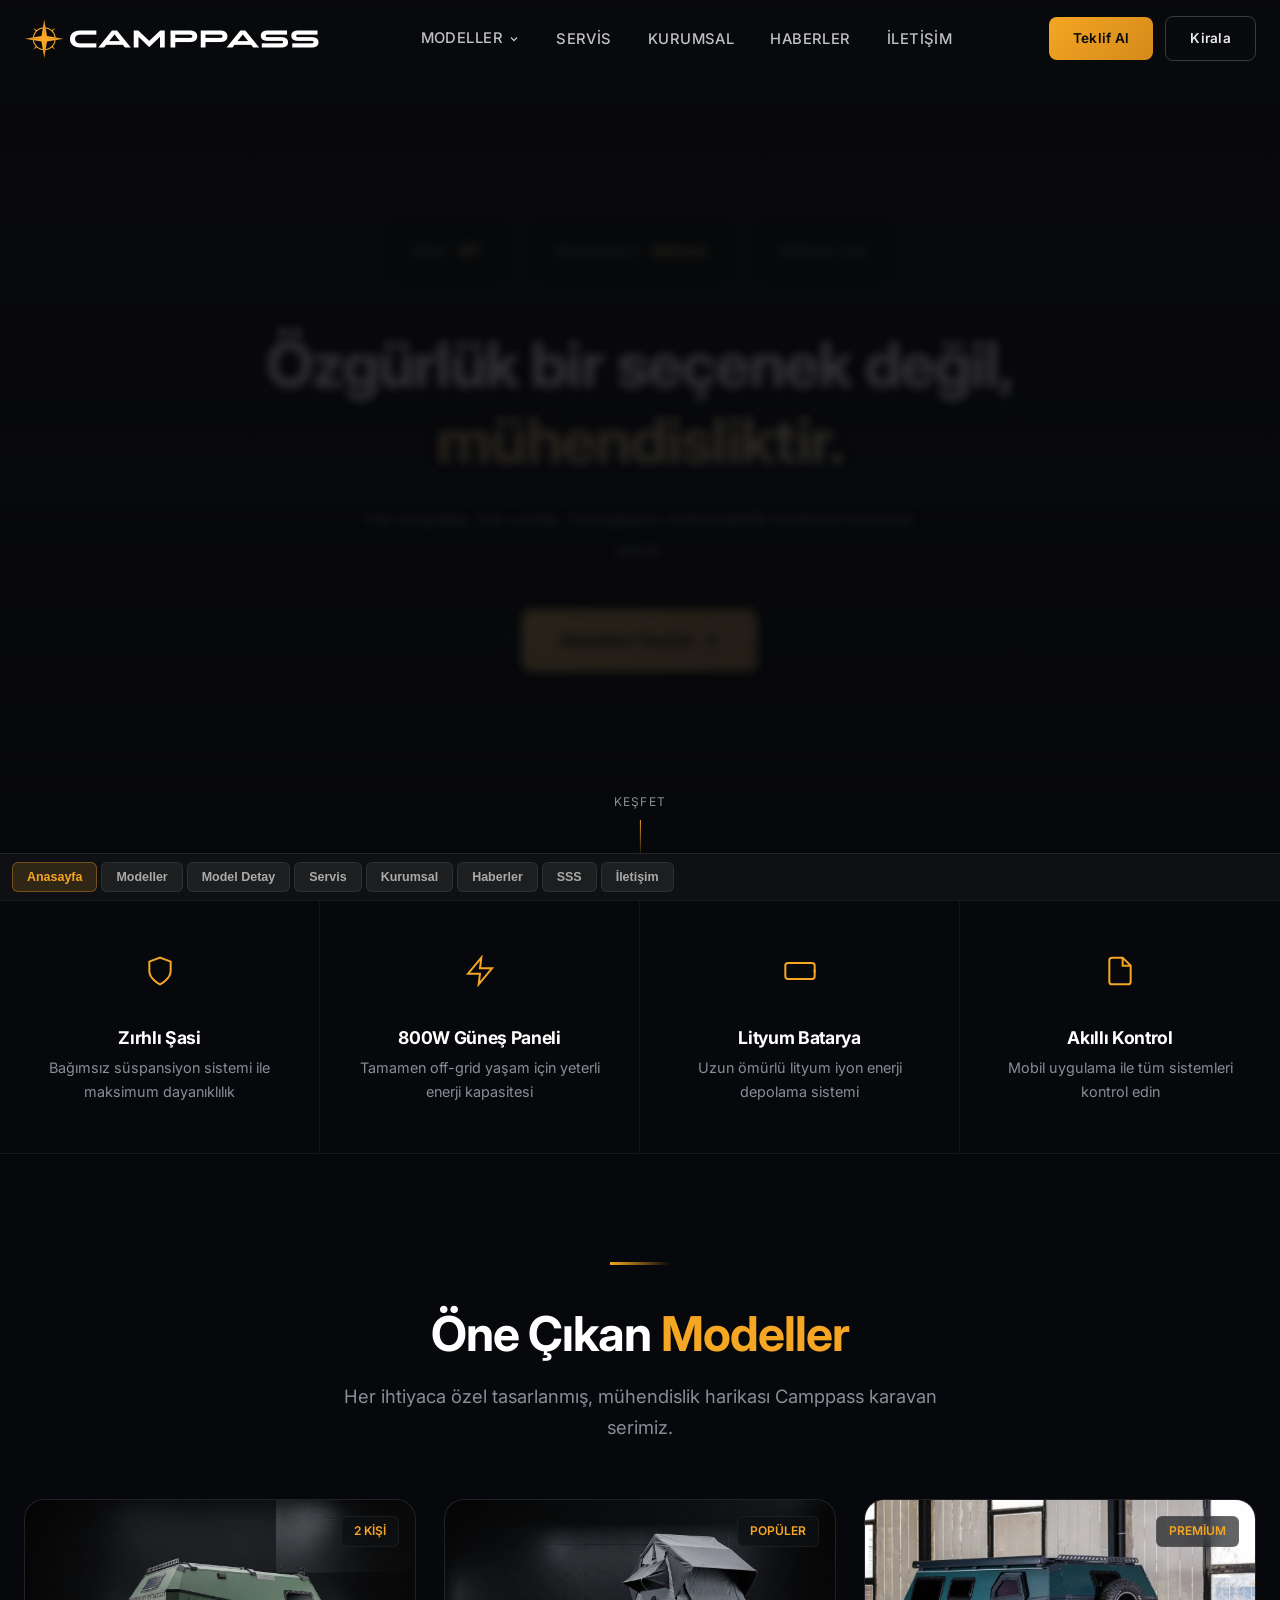
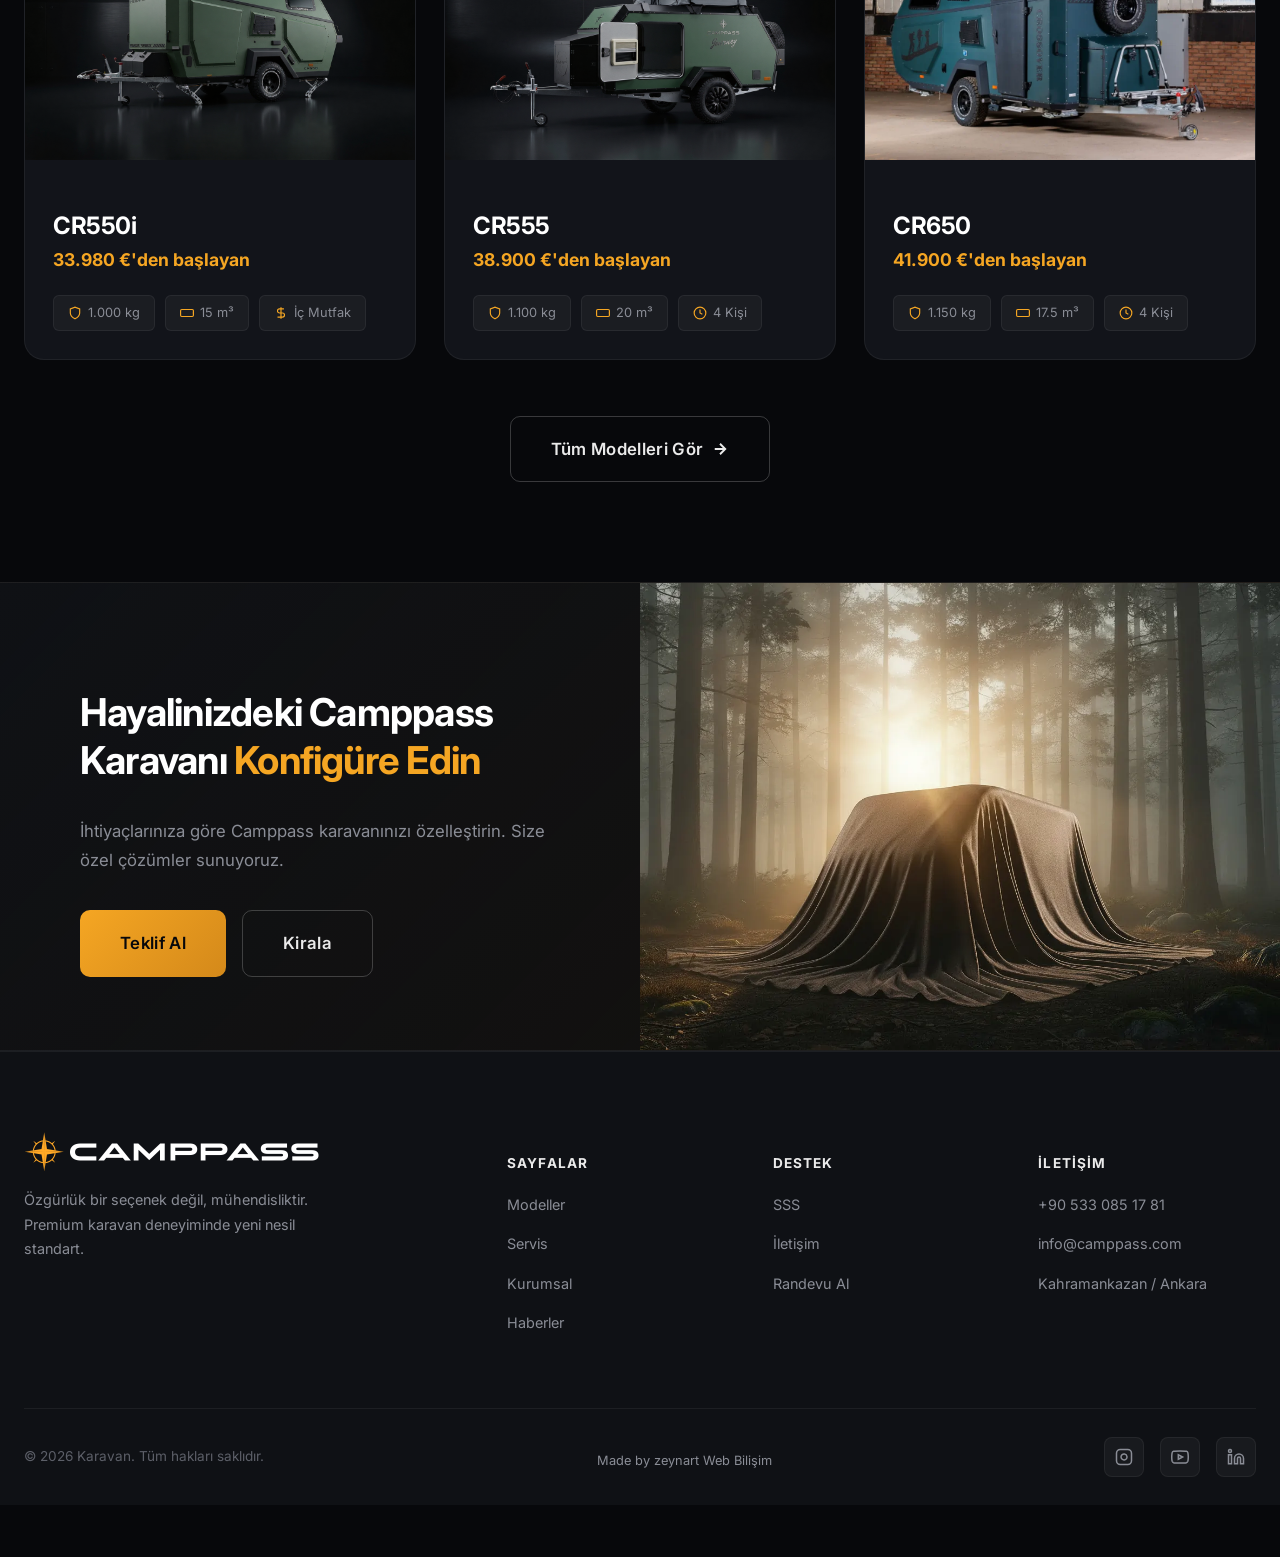
==== commit 2cfb191b: "Update project files and add assets.xml" ====
--- a/caravan_theme/preview.html
+++ b/caravan_theme/preview.html
@@ -1367,6 +1367,7 @@
         </div>
         <div class="cv-footer-bottom">
             <span>&copy; 2026 Karavan. Tüm hakları saklıdır.</span>
+            <span style="display:block; text-align:center; font-size:0.8rem; color:var(--cv-text-muted); margin-top:8px;">Made by zeynart Web Bilişim</span>
             <div class="cv-footer-social">
                 <a href="#" aria-label="Instagram"><svg width="18" height="18" viewBox="0 0 24 24" fill="none" stroke="currentColor" stroke-width="2"><rect x="2" y="2" width="20" height="20" rx="5" ry="5"/><path d="M16 11.37A4 4 0 1 1 12.63 8 4 4 0 0 1 16 11.37z"/><line x1="17.5" y1="6.5" x2="17.51" y2="6.5"/></svg></a>
                 <a href="#" aria-label="YouTube"><svg width="18" height="18" viewBox="0 0 24 24" fill="none" stroke="currentColor" stroke-width="2"><path d="M22.54 6.42a2.78 2.78 0 0 0-1.94-2C18.88 4 12 4 12 4s-6.88 0-8.6.46a2.78 2.78 0 0 0-1.94 2A29.94 29.94 0 0 0 1 12a29.94 29.94 0 0 0 .46 5.58 2.78 2.78 0 0 0 1.94 2C5.12 20 12 20 12 20s6.88 0 8.6-.46a2.78 2.78 0 0 0 1.94-2A29.94 29.94 0 0 0 23 12a29.94 29.94 0 0 0-.46-5.58z"/><polygon points="9.75 15.02 15.5 12 9.75 8.98 9.75 15.02"/></svg></a>
